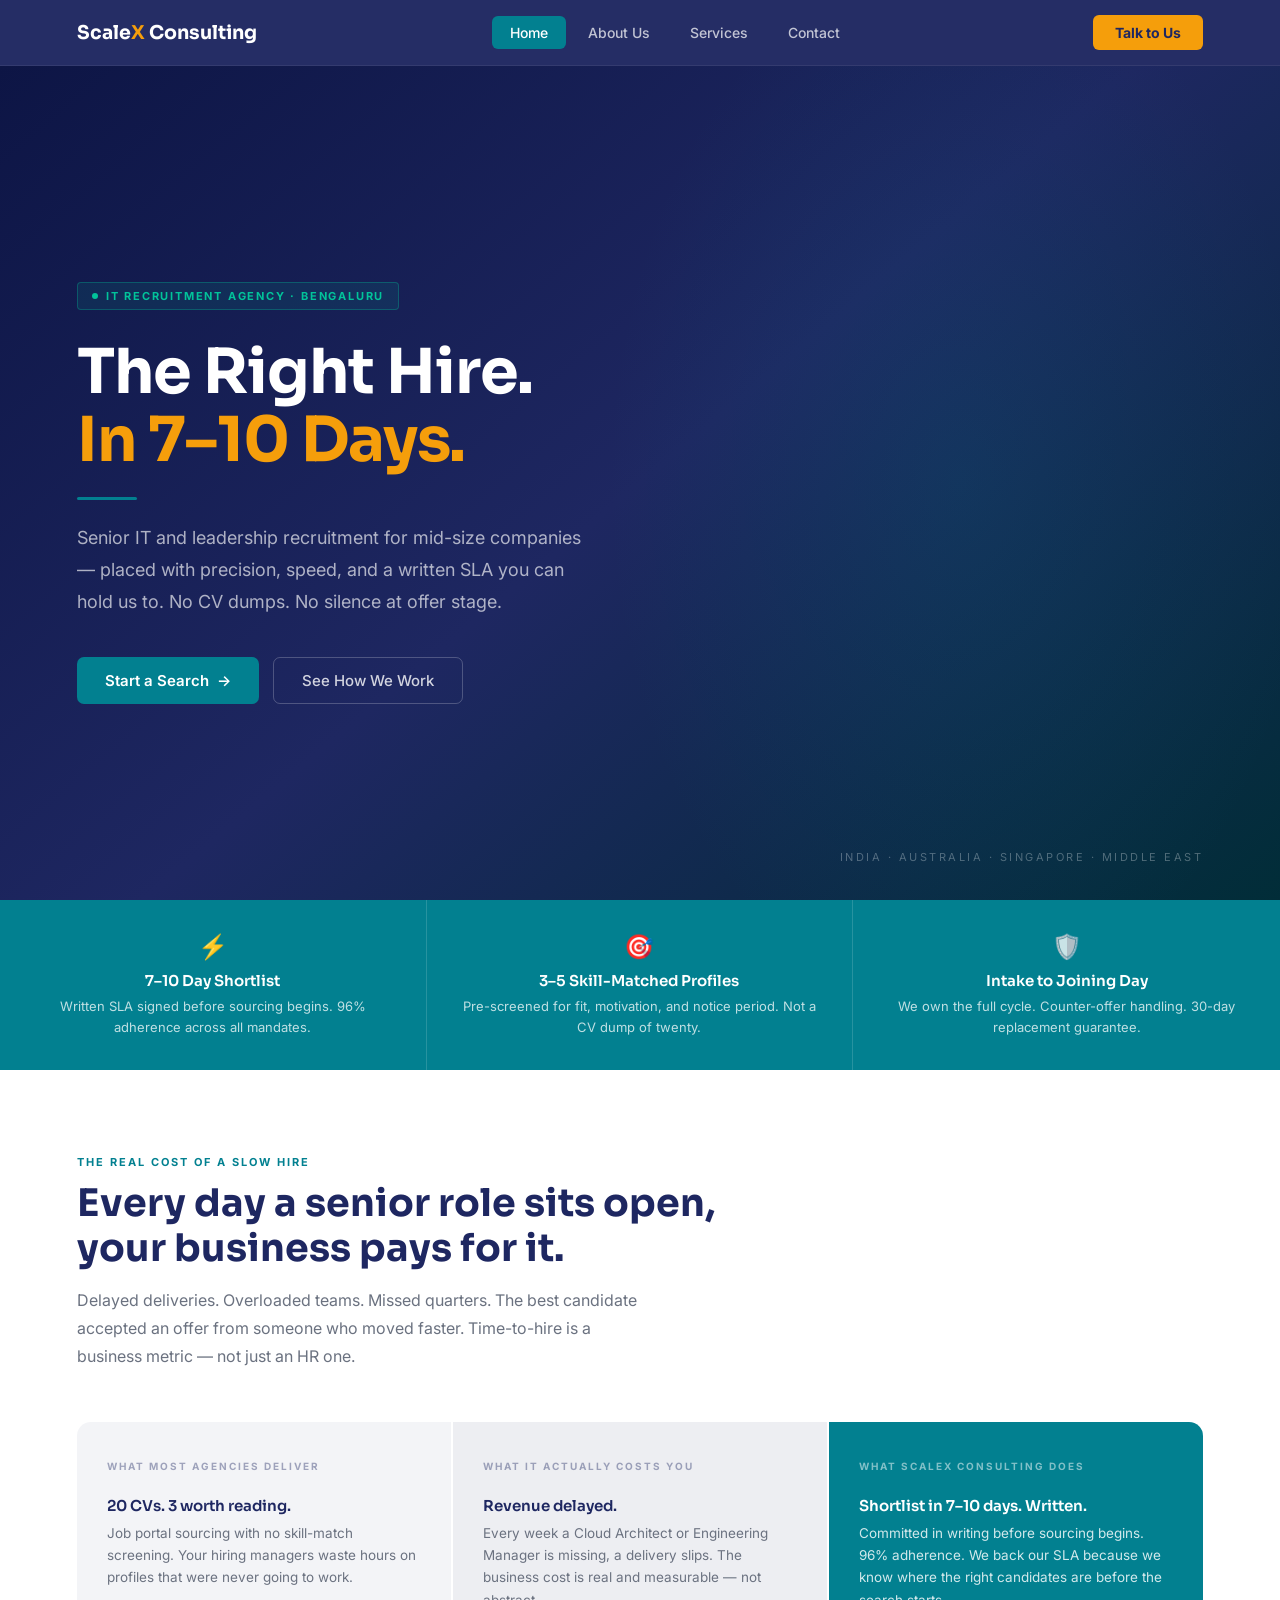
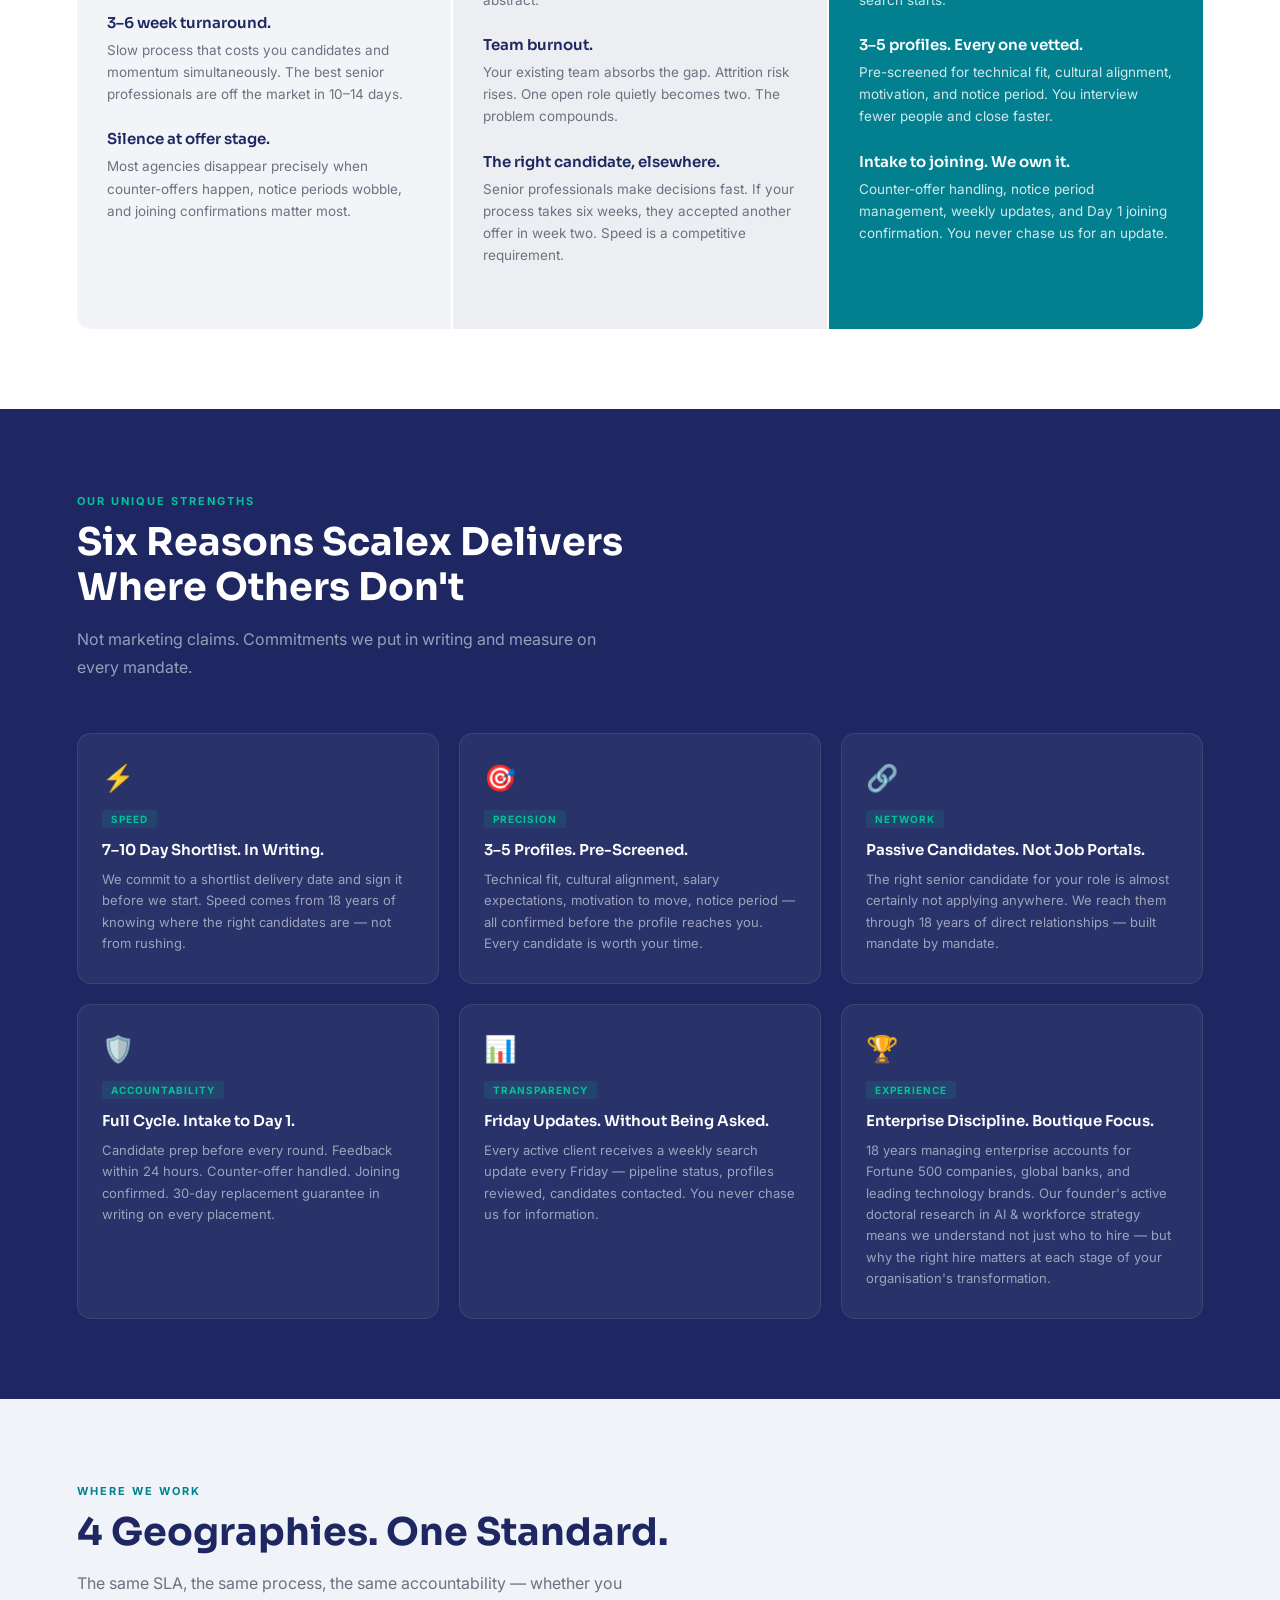
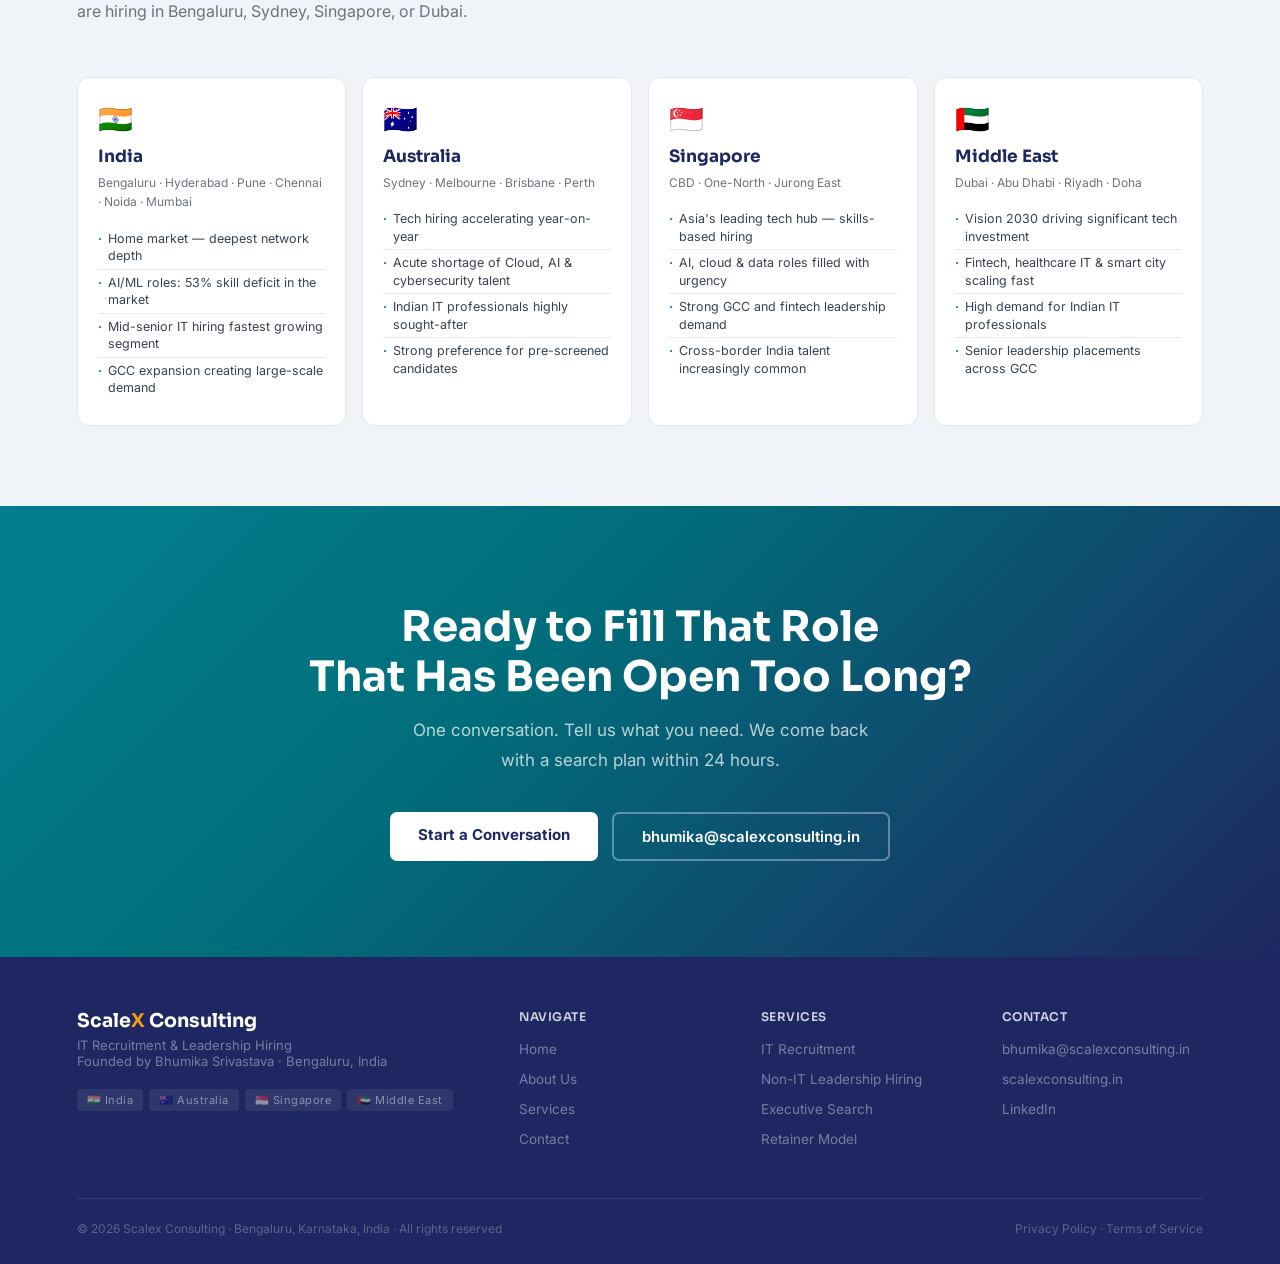
==== website/index.html @ a0a86aa4 "Initial commit: Scalex Consulting website + backups - website/index.html: New IT recruitment site (4" ====
<!DOCTYPE html>
<html lang="en">
<head>
<meta charset="UTF-8">
<meta name="viewport" content="width=device-width, initial-scale=1.0">
<title>Scalex Consulting | IT Recruitment | India · Australia · Singapore · Middle East</title>
<meta name="description" content="Senior IT and leadership recruitment for mid-size companies. Shortlist in 7–10 days. Written SLA. 96% adherence. India, Australia, Singapore, Middle East.">
<link href="https://fonts.googleapis.com/css2?family=Sora:wght@300;400;500;600;700&family=Inter:wght@300;400;500;600&display=swap" rel="stylesheet">
<style>
:root{
  --navy:#1E2761;--teal:#028090;--lteal:#02C39A;--gold:#F59E0B;
  --cream:#F0F4F8;--white:#FFFFFF;--dg:#374151;--lg:#6B7280;
  --bdr:#E5E7EB;--d:'Sora',sans-serif;--b:'Inter',sans-serif;
}
*,*::before,*::after{box-sizing:border-box;margin:0;padding:0}
html{scroll-behavior:smooth}
body{font-family:var(--b);color:var(--dg);background:var(--white);-webkit-font-smoothing:antialiased}

/* ── NAV ── */
nav{position:fixed;top:0;left:0;right:0;z-index:200;background:rgba(30,39,97,0.97);backdrop-filter:blur(12px);height:66px;display:flex;align-items:center;justify-content:space-between;padding:0 6%;border-bottom:1px solid rgba(255,255,255,.07)}
.logo{font-family:var(--d);font-size:19px;font-weight:700;color:var(--white);text-decoration:none;cursor:pointer}
.logo span{color:var(--gold)}
.nav-tabs{display:flex;gap:4px;list-style:none}
.nav-tabs li a{color:rgba(255,255,255,.72);font-size:14px;font-weight:500;text-decoration:none;padding:8px 18px;border-radius:6px;transition:all .2s;display:block}
.nav-tabs li a:hover{color:var(--white);background:rgba(255,255,255,.07)}
.nav-tabs li a.active{color:var(--white);background:var(--teal)}
.nav-cta{background:var(--gold);color:var(--navy);padding:9px 22px;border-radius:6px;font-size:14px;font-weight:700;text-decoration:none;transition:all .2s;white-space:nowrap}
.nav-cta:hover{background:#d97706}

/* Hamburger */
.hamburger{display:none;flex-direction:column;gap:5px;cursor:pointer;padding:6px;border:none;background:transparent}
.hamburger span{width:24px;height:2px;background:var(--white);border-radius:2px;transition:all .3s}
.hamburger.open span:nth-child(1){transform:translateY(7px) rotate(45deg)}
.hamburger.open span:nth-child(2){opacity:0}
.hamburger.open span:nth-child(3){transform:translateY(-7px) rotate(-45deg)}

/* Mobile nav drawer */
.mobile-nav{display:none;position:fixed;top:66px;left:0;right:0;background:rgba(30,39,97,0.98);backdrop-filter:blur(12px);border-bottom:1px solid rgba(255,255,255,.1);z-index:199;padding:16px 6% 20px;flex-direction:column;gap:4px}
.mobile-nav.open{display:flex}
.mobile-nav a{color:rgba(255,255,255,.8);font-size:15px;font-weight:500;text-decoration:none;padding:12px 16px;border-radius:7px;transition:all .2s;display:block}
.mobile-nav a:hover,.mobile-nav a.active{color:var(--white);background:var(--teal)}
.mobile-nav .mob-cta{background:var(--gold);color:var(--navy);font-weight:700;margin-top:8px;text-align:center}
.mobile-nav .mob-cta:hover{background:#d97706}

/* ── PAGES ── */
.page{display:none;min-height:100vh;padding-top:66px}
.page.active{display:block}

/* ── SHARED ── */
.sec{padding:80px 6%}
.sec-alt{background:var(--cream)}
.sec-dark{background:var(--navy)}
.ey{display:inline-block;font-size:11px;font-weight:700;color:var(--teal);letter-spacing:2px;text-transform:uppercase;margin-bottom:12px}
.ey-lt{color:var(--lteal)}
.st{font-family:var(--d);font-size:clamp(26px,3vw,38px);font-weight:700;color:var(--navy);line-height:1.2;margin-bottom:14px}
.st-w{color:var(--white)}
.ss{font-size:16px;color:var(--lg);max-width:560px;line-height:1.75}
.ss-w{color:rgba(255,255,255,.55)}
.sh{margin-bottom:52px}
.btn-p{background:var(--teal);color:var(--white);padding:13px 28px;border-radius:7px;font-size:15px;font-weight:600;text-decoration:none;display:inline-flex;align-items:center;gap:8px;transition:all .2s;cursor:pointer;border:none;font-family:var(--b)}
.btn-p:hover{background:#026d7a;transform:translateY(-1px)}
.btn-s{background:transparent;color:rgba(255,255,255,.8);padding:13px 28px;border-radius:7px;border:1px solid rgba(255,255,255,.22);font-size:15px;font-weight:500;text-decoration:none;transition:all .2s;cursor:pointer}
.btn-s:hover{border-color:var(--gold);color:var(--gold)}
.btn-w{background:var(--white);color:var(--navy);padding:13px 28px;border-radius:7px;font-size:15px;font-weight:700;text-decoration:none;transition:all .2s}
.btn-w:hover{background:var(--gold);transform:translateY(-2px)}
.btn-ow{background:transparent;color:var(--white);padding:13px 28px;border-radius:7px;border:2px solid rgba(255,255,255,.35);font-size:15px;font-weight:600;text-decoration:none;transition:all .2s}
.btn-ow:hover{border-color:var(--white)}
.row{display:flex;gap:14px;flex-wrap:wrap}

/* ════════════════════════════
   PAGE 1 — HOME
════════════════════════════ */

/* Hero */
.hero{min-height:calc(100vh - 66px);background:linear-gradient(140deg,#0d1545 0%,#1E2761 50%,#012d38 100%);display:flex;align-items:center;padding:80px 6% 60px;position:relative;overflow:hidden}
.hero::after{content:'';position:absolute;top:-20%;right:-5%;width:60%;height:140%;background:radial-gradient(ellipse at center,rgba(2,128,144,.15) 0%,transparent 65%);pointer-events:none}
.hero-inner{max-width:680px;position:relative;z-index:2}
.eyebrow{display:inline-flex;align-items:center;gap:8px;background:rgba(2,195,154,.1);border:1px solid rgba(2,195,154,.3);border-radius:4px;padding:6px 14px;font-size:11px;font-weight:700;color:var(--lteal);letter-spacing:1.8px;text-transform:uppercase;margin-bottom:28px}
.dot{width:6px;height:6px;background:var(--lteal);border-radius:50%;animation:blink 2s infinite}
@keyframes blink{0%,100%{opacity:1;transform:scale(1)}50%{opacity:.4;transform:scale(1.5)}}
.hero h1{font-family:var(--d);font-size:clamp(38px,5vw,62px);font-weight:700;color:var(--white);line-height:1.1;letter-spacing:-1px;margin-bottom:10px}
.hero h1 em{font-style:normal;color:var(--gold)}
.hero-line{width:60px;height:3px;background:var(--teal);border-radius:2px;margin:22px 0}
.hero-sub{font-size:18px;color:rgba(255,255,255,.65);line-height:1.8;max-width:520px;margin-bottom:38px}
.hero-geo{position:absolute;bottom:36px;right:6%;font-size:11px;color:rgba(255,255,255,.3);letter-spacing:2.5px;text-transform:uppercase}

/* 3-col promise strip */
.promise{background:var(--teal);padding:0}
.promise-inner{display:grid;grid-template-columns:repeat(3,1fr)}
.promise-item{padding:32px 30px;border-right:1px solid rgba(255,255,255,.15);text-align:center}
.promise-item:last-child{border-right:none}
.promise-item h3{font-family:var(--d);font-size:15px;font-weight:600;color:var(--white);margin-bottom:6px}
.promise-item p{font-size:13px;color:rgba(255,255,255,.75);line-height:1.6}
.promise-icon{font-size:24px;margin-bottom:10px}

/* Problem */
.prob-grid{display:grid;grid-template-columns:1fr 1fr 1fr;gap:2px;border-radius:14px;overflow:hidden;margin-top:48px}
.pc{padding:38px 30px}
.pc-1{background:rgba(30,39,97,.05)}
.pc-2{background:rgba(30,39,97,.08)}
.pc-3{background:var(--teal)}
.pc-lbl{font-size:10px;font-weight:700;letter-spacing:2px;text-transform:uppercase;color:rgba(30,39,97,.4);margin-bottom:24px}
.pc-3 .pc-lbl{color:rgba(255,255,255,.5)}
.pi{margin-bottom:24px}
.pi h4{font-family:var(--d);font-size:15px;font-weight:600;color:var(--navy);margin-bottom:7px}
.pi p{font-size:13.5px;color:var(--lg);line-height:1.65}
.pc-3 .pi h4{color:var(--white)}
.pc-3 .pi p{color:rgba(255,255,255,.82)}

/* Why strip */
.why-strip{background:var(--navy);padding:80px 6%}
.why-grid{display:grid;grid-template-columns:repeat(3,1fr);gap:20px;margin-top:52px}
.why-card{background:rgba(255,255,255,.05);border:1px solid rgba(255,255,255,.09);border-radius:14px;padding:28px 24px;transition:border-color .2s,background .2s}
.why-card:hover{border-color:var(--gold);background:rgba(255,255,255,.08)}
.why-icon{font-size:26px;margin-bottom:14px}
.why-tag{display:inline-block;background:rgba(2,195,154,.12);color:var(--lteal);font-size:10px;font-weight:700;padding:3px 9px;border-radius:3px;letter-spacing:1px;text-transform:uppercase;margin-bottom:12px}
.why-card h4{font-family:var(--d);font-size:15px;font-weight:600;color:var(--white);margin-bottom:10px}
.why-card p{font-size:13px;color:rgba(255,255,255,.55);line-height:1.65}

/* Markets home */
.mkt-row{display:grid;grid-template-columns:repeat(4,1fr);gap:16px}
.mkt-card{background:var(--white);border:1.5px solid var(--bdr);border-radius:12px;padding:24px 20px;transition:border-color .2s,box-shadow .2s}
.mkt-card:hover{border-color:var(--teal);box-shadow:0 4px 16px rgba(2,128,144,.1)}
.mkt-flag{font-size:28px;margin-bottom:10px}
.mkt-card h3{font-family:var(--d);font-size:17px;font-weight:700;color:var(--navy);margin-bottom:6px}
.mkt-cities{font-size:12px;color:var(--lg);margin-bottom:14px;line-height:1.6}
.mkt-pts{list-style:none}
.mkt-pts li{font-size:12.5px;color:var(--dg);padding:4px 0;border-bottom:1px solid var(--bdr);display:flex;gap:6px;line-height:1.4}
.mkt-pts li:last-child{border-bottom:none}
.mkt-pts li::before{content:'·';color:var(--teal);flex-shrink:0;font-weight:700}

/* Home CTA */
.home-cta{background:linear-gradient(135deg,var(--teal) 0%,#016d7a 40%,var(--navy) 100%);padding:96px 6%;text-align:center}
.home-cta h2{font-family:var(--d);font-size:clamp(28px,3.5vw,42px);font-weight:700;color:var(--white);margin-bottom:14px;line-height:1.2}
.home-cta p{font-size:17px;color:rgba(255,255,255,.72);max-width:480px;margin:0 auto 36px;line-height:1.75}

/* ════════════════════════════
   PAGE 2 — ABOUT US
════════════════════════════ */
.about-hero{background:var(--navy);padding:80px 6%;display:grid;grid-template-columns:1.1fr 1fr;gap:60px;align-items:center}
.about-hero-left h1{font-family:var(--d);font-size:clamp(30px,3.5vw,44px);font-weight:700;color:var(--white);line-height:1.2;margin-bottom:16px}
.about-hero-left p{font-size:16px;color:rgba(255,255,255,.65);line-height:1.8;margin-bottom:20px}
.about-stats{display:grid;grid-template-columns:1fr 1fr;gap:20px}
.astat{background:rgba(255,255,255,.06);border:1px solid rgba(255,255,255,.1);border-radius:12px;padding:24px 20px;text-align:center;transition:border-color .2s}
.astat:hover{border-color:var(--gold)}
.astat-num{font-family:var(--d);font-size:46px;font-weight:700;color:var(--gold);line-height:1;margin-bottom:6px}
.astat-lbl{font-size:12px;color:rgba(255,255,255,.5);line-height:1.5}

/* Founder bio */
.founder-grid{display:grid;grid-template-columns:1fr 1.6fr;gap:48px;align-items:start}
.founder-photo{background:var(--cream);border-radius:14px;padding:36px;text-align:center}
.founder-initials{width:90px;height:90px;border-radius:50%;background:var(--navy);color:var(--gold);font-family:var(--d);font-size:32px;font-weight:700;display:flex;align-items:center;justify-content:center;margin:0 auto 18px}
.founder-name{font-family:var(--d);font-size:20px;font-weight:700;color:var(--navy);margin-bottom:4px}
.founder-title{font-size:13px;color:var(--teal);font-weight:600;margin-bottom:18px}
.founder-creds{display:flex;flex-direction:column;gap:10px;text-align:left}
.cred{display:flex;align-items:flex-start;gap:10px;font-size:13px;color:var(--dg);line-height:1.5}
.cred::before{content:'✦';color:var(--teal);font-size:11px;flex-shrink:0;margin-top:2px}
.founder-bio h3{font-family:var(--d);font-size:22px;font-weight:600;color:var(--navy);margin-bottom:18px}
.founder-bio p{font-size:14.5px;color:var(--dg);line-height:1.85;margin-bottom:16px}
.quote-block{background:var(--teal);border-radius:12px;padding:24px 28px;margin-top:24px}
.quote-block p{font-size:15px;color:var(--white);line-height:1.75;font-style:italic;margin-bottom:12px}
.quote-block span{font-size:13px;color:rgba(255,255,255,.7);font-weight:600}

/* Mission values */
.mission-grid{display:grid;grid-template-columns:repeat(3,1fr);gap:20px}
.mv-card{border:1.5px solid var(--bdr);border-radius:14px;padding:28px 24px;transition:border-color .2s,box-shadow .2s}
.mv-card:hover{border-color:var(--teal);box-shadow:0 4px 18px rgba(2,128,144,.09)}
.mv-icon{font-size:28px;margin-bottom:14px}
.mv-card h4{font-family:var(--d);font-size:16px;font-weight:600;color:var(--navy);margin-bottom:10px}
.mv-card p{font-size:13.5px;color:var(--lg);line-height:1.65}

/* ════════════════════════════
   PAGE 3 — SERVICES
════════════════════════════ */
.svc-hero{background:var(--navy);padding:80px 6%;text-align:center}
.svc-hero h1{font-family:var(--d);font-size:clamp(30px,3.5vw,44px);font-weight:700;color:var(--white);margin-bottom:14px;line-height:1.2}
.svc-hero p{font-size:17px;color:rgba(255,255,255,.65);max-width:560px;margin:0 auto}

/* Role cards */
.role-grid{display:grid;grid-template-columns:1fr 1fr;gap:24px}
.role-card{background:var(--white);border-radius:14px;overflow:hidden;box-shadow:0 1px 4px rgba(0,0,0,.06);transition:box-shadow .2s}
.role-card:hover{box-shadow:0 8px 28px rgba(30,39,97,.1)}
.rc-h{padding:22px 26px}
.rc-h.it{background:var(--navy)}
.rc-h.nonit{background:var(--teal)}
.rc-h h3{font-family:var(--d);font-size:17px;font-weight:600;color:var(--white)}
.rc-h p{font-size:13px;color:rgba(255,255,255,.65);margin-top:3px}
.rc-b{padding:26px}
.rl{list-style:none;display:grid;grid-template-columns:1fr 1fr;gap:10px}
.rl li{font-size:13.5px;color:var(--dg);display:flex;align-items:flex-start;gap:7px;line-height:1.4}
.rl li::before{content:'→';color:var(--teal);font-weight:700;flex-shrink:0;margin-top:1px}

/* Process */
.proc-grid{display:grid;grid-template-columns:repeat(3,1fr);gap:18px}
.ps{background:var(--white);border-radius:14px;padding:28px 24px;position:relative;box-shadow:0 1px 3px rgba(0,0,0,.05);transition:box-shadow .2s}
.ps:hover{box-shadow:0 6px 20px rgba(30,39,97,.08)}
.pn{width:36px;height:36px;border-radius:50%;background:var(--navy);color:var(--white);font-family:var(--d);font-size:13px;font-weight:700;display:flex;align-items:center;justify-content:center;margin-bottom:14px}
.pt{position:absolute;top:22px;right:22px;background:var(--gold);color:var(--navy);font-size:10px;font-weight:700;padding:3px 9px;border-radius:4px;letter-spacing:.5px}
.ps h4{font-family:var(--d);font-size:15px;font-weight:600;color:var(--navy);margin-bottom:9px}
.ps p{font-size:13.5px;color:var(--lg);line-height:1.65}

/* Sectors */
.sec2-grid{display:grid;grid-template-columns:1fr 1fr;gap:24px}
.scard{background:var(--white);border-radius:14px;padding:30px}
.scard h3{font-family:var(--d);font-size:16px;font-weight:600;color:var(--navy);margin-bottom:16px;padding-bottom:12px;border-bottom:2px solid var(--teal)}
.tags{display:flex;flex-wrap:wrap;gap:8px}
.tag{background:var(--cream);color:var(--dg);font-size:13px;padding:6px 14px;border-radius:20px;border:1px solid var(--bdr)}

/* Why compare */
.ctab{width:100%;border-collapse:collapse;border-radius:12px;overflow:hidden;font-size:14px;box-shadow:0 1px 4px rgba(0,0,0,.07)}
.ctab th{padding:13px 18px;font-family:var(--d);font-size:12px;font-weight:600;letter-spacing:.3px}
.ctab th:first-child{text-align:left;background:var(--cream);color:var(--navy)}
.ctab th.ch{background:#f3f4f6;color:var(--lg);text-align:center}
.ctab th.cs{background:var(--navy);color:var(--white);text-align:center}
.ctab td{padding:12px 18px;border-bottom:1px solid var(--bdr);text-align:center;vertical-align:middle}
.ctab td:first-child{text-align:left;font-weight:500;color:var(--navy)}
.ctab tr:last-child td{border-bottom:none}
.ctab tr:nth-child(even) td{background:#fafafa}
.ctab tr:nth-child(even) td.sc{background:rgba(2,128,144,.06)}
.ctab td.sc{background:rgba(2,128,144,.04);font-weight:600;color:var(--teal)}
.tk{color:#10b981}.cx{color:#ef4444}.pt2{color:#f59e0b}

/* ════════════════════════════
   PAGE 4 — CONTACT
════════════════════════════ */
.contact-hero{background:var(--navy);padding:80px 6%;text-align:center}
.contact-hero h1{font-family:var(--d);font-size:clamp(30px,3.5vw,42px);font-weight:700;color:var(--white);margin-bottom:14px}
.contact-hero p{font-size:17px;color:rgba(255,255,255,.65);max-width:520px;margin:0 auto}

.contact-grid{display:grid;grid-template-columns:1fr 1.5fr;gap:48px;align-items:start}
.ci h3{font-family:var(--d);font-size:20px;font-weight:600;color:var(--navy);margin-bottom:22px}
.citem{display:flex;gap:14px;align-items:flex-start;margin-bottom:18px}
.cico{width:42px;height:42px;border-radius:9px;background:var(--cream);border:1px solid var(--bdr);display:flex;align-items:center;justify-content:center;font-size:18px;flex-shrink:0}
.cit strong{font-size:11px;color:var(--lg);display:block;margin-bottom:3px;text-transform:uppercase;letter-spacing:.5px}
.cit a,.cit span{font-size:15px;color:var(--navy);font-weight:500;text-decoration:none}
.cit a:hover{color:var(--teal)}
.cf{background:var(--white);border-radius:14px;padding:36px;box-shadow:0 2px 14px rgba(0,0,0,.06)}
.cf h3{font-family:var(--d);font-size:20px;font-weight:600;color:var(--navy);margin-bottom:24px}
.fr2{display:grid;grid-template-columns:1fr 1fr;gap:14px}
.fg{margin-bottom:16px}
.fg label{display:block;font-size:13px;font-weight:600;color:var(--dg);margin-bottom:6px}
.fg input,.fg select,.fg textarea{width:100%;padding:11px 14px;border:1.5px solid var(--bdr);border-radius:7px;font-size:14px;color:var(--dg);font-family:var(--b);background:var(--white);transition:border-color .2s;outline:none}
.fg input:focus,.fg select:focus,.fg textarea:focus{border-color:var(--teal)}
.fg textarea{resize:vertical;min-height:90px}
.fsub{width:100%;background:var(--navy);color:var(--white);padding:13px;border-radius:7px;border:none;font-size:15px;font-weight:600;font-family:var(--b);cursor:pointer;transition:background .2s;letter-spacing:.3px}
.fsub:hover{background:var(--teal)}

/* Offices */
.offices-grid{display:grid;grid-template-columns:repeat(4,1fr);gap:16px;margin-top:20px}
.off-card{background:var(--white);border:1.5px solid var(--bdr);border-radius:12px;padding:22px 18px;text-align:center;transition:border-color .2s}
.off-card:hover{border-color:var(--teal)}
.off-flag{font-size:28px;margin-bottom:8px}
.off-card h4{font-family:var(--d);font-size:15px;font-weight:700;color:var(--navy);margin-bottom:6px}
.off-card p{font-size:12.5px;color:var(--lg);line-height:1.6}

/* ── FOOTER ── */
footer{background:var(--navy);padding:52px 6% 28px}
.fg3{display:grid;grid-template-columns:2fr 1fr 1fr 1fr;gap:40px;margin-bottom:40px}
.fb-name{font-family:var(--d);font-size:19px;font-weight:700;color:var(--white);margin-bottom:4px}
.fb-name span{color:var(--gold)}
.fb-tl{font-size:13px;color:rgba(255,255,255,.4);margin-bottom:20px}
.f-geos{display:flex;flex-wrap:wrap;gap:6px}
.fgt{font-size:11px;padding:4px 10px;border-radius:4px;background:rgba(255,255,255,.07);color:rgba(255,255,255,.45);letter-spacing:.5px}
.fc h4{font-family:var(--d);font-size:12px;font-weight:600;color:rgba(255,255,255,.8);letter-spacing:.5px;text-transform:uppercase;margin-bottom:14px}
.fc ul{list-style:none}
.fc ul li{margin-bottom:10px}
.fc ul li a,.fc ul li span{font-size:13.5px;color:rgba(255,255,255,.4);text-decoration:none;transition:color .2s;cursor:pointer}
.fc ul li a:hover,.fc ul li span:hover{color:var(--gold)}
.fbot{border-top:1px solid rgba(255,255,255,.09);padding-top:22px;display:flex;justify-content:space-between;align-items:center;flex-wrap:wrap;gap:10px}
.fbot p,.fbot a{font-size:12px;color:rgba(255,255,255,.28);text-decoration:none}
.fbot a:hover{color:var(--gold)}

/* ── RESPONSIVE ── */
@media(max-width:1024px){
  .mkt-row,.offices-grid{grid-template-columns:1fr 1fr}
  .fg3{grid-template-columns:1fr 1fr}
  .about-hero{grid-template-columns:1fr;gap:40px}
  .why-grid{grid-template-columns:1fr 1fr}
}

@media(max-width:768px){
  /* Nav: hide desktop tabs, show hamburger */
  .nav-tabs,.nav-cta{display:none}
  .hamburger{display:flex}

  nav{padding:0 5%}
  .sec{padding:56px 5%}
  .why-strip{padding:56px 5%}
  .home-cta{padding:64px 5%}
  .contact-hero,.svc-hero,.about-hero{padding:60px 5%}

  .prob-grid,.why-grid,.proc-grid,.mission-grid{grid-template-columns:1fr}
  .role-grid,.sec2-grid,.contact-grid,.founder-grid{grid-template-columns:1fr}
  .promise-inner{grid-template-columns:1fr}
  .promise-item{border-right:none;border-bottom:1px solid rgba(255,255,255,.15)}
  .about-stats,.fr2{grid-template-columns:1fr 1fr}
  .mkt-row,.offices-grid{grid-template-columns:1fr 1fr}
  .fg3{grid-template-columns:1fr 1fr}
  .hero-geo{display:none}
  .rl{grid-template-columns:1fr}

  /* Research section grid */
  .research-grid{grid-template-columns:1fr!important}

  .cf{padding:24px 20px}
  .ctab th,.ctab td{padding:10px 12px;font-size:12px}
}

@media(max-width:480px){
  .sec{padding:48px 4%}
  .why-strip{padding:48px 4%}
  .home-cta{padding:52px 4%}
  .about-stats{grid-template-columns:1fr 1fr}
  .fr2{grid-template-columns:1fr}
  .mkt-row,.offices-grid{grid-template-columns:1fr}
  .fg3{grid-template-columns:1fr}
  .row{flex-direction:column}
  .btn-p,.btn-s,.btn-w,.btn-ow{text-align:center;justify-content:center}
  .astat-num{font-size:36px}
  .hero h1{font-size:clamp(32px,8vw,50px)}
  .hero-sub{font-size:16px}
}
</style>
</head>
<body>

<!-- ══ NAV ══ -->
<nav>
  <a class="logo" onclick="showPage('home')">Scale<span>X</span> Consulting</a>
  <ul class="nav-tabs">
    <li><a href="#" onclick="showPage('home')" id="tab-home" class="active">Home</a></li>
    <li><a href="#" onclick="showPage('about')" id="tab-about">About Us</a></li>
    <li><a href="#" onclick="showPage('services')" id="tab-services">Services</a></li>
    <li><a href="#" onclick="showPage('contact')" id="tab-contact">Contact</a></li>
  </ul>
  <a class="nav-cta" href="#" onclick="showPage('contact')">Talk to Us</a>
  <button class="hamburger" id="hamburger" aria-label="Toggle menu">
    <span></span><span></span><span></span>
  </button>
</nav>

<!-- Mobile nav drawer -->
<div class="mobile-nav" id="mobile-nav">
  <a href="#" onclick="showPage('home')" id="mob-tab-home" class="active">Home</a>
  <a href="#" onclick="showPage('about')" id="mob-tab-about">About Us</a>
  <a href="#" onclick="showPage('services')" id="mob-tab-services">Services</a>
  <a href="#" onclick="showPage('contact')" id="mob-tab-contact">Contact</a>
  <a href="#" class="mob-cta" onclick="showPage('contact')">Talk to Us →</a>
</div>

<!-- ══════════════════════════
     PAGE 1 — HOME
══════════════════════════ -->
<div class="page active" id="page-home">

  <!-- Hero -->
  <div class="hero">
    <div class="hero-inner">
      <div class="eyebrow"><span class="dot"></span>IT Recruitment Agency · Bengaluru</div>
      <h1>The Right Hire.<br><em>In 7–10 Days.</em></h1>
      <div class="hero-line"></div>
      <p class="hero-sub">Senior IT and leadership recruitment for mid-size companies — placed with precision, speed, and a written SLA you can hold us to. No CV dumps. No silence at offer stage.</p>
      <div class="row">
        <a class="btn-p" href="#" onclick="showPage('contact')">Start a Search &nbsp;→</a>
        <a class="btn-s" href="#" onclick="showPage('services')">See How We Work</a>
      </div>
    </div>
    <div class="hero-geo">India · Australia · Singapore · Middle East</div>
  </div>

  <!-- Promise strip -->
  <div class="promise">
    <div class="promise-inner">
      <div class="promise-item">
        <div class="promise-icon">⚡</div>
        <h3>7–10 Day Shortlist</h3>
        <p>Written SLA signed before sourcing begins. 96% adherence across all mandates.</p>
      </div>
      <div class="promise-item">
        <div class="promise-icon">🎯</div>
        <h3>3–5 Skill-Matched Profiles</h3>
        <p>Pre-screened for fit, motivation, and notice period. Not a CV dump of twenty.</p>
      </div>
      <div class="promise-item">
        <div class="promise-icon">🛡️</div>
        <h3>Intake to Joining Day</h3>
        <p>We own the full cycle. Counter-offer handling. 30-day replacement guarantee.</p>
      </div>
    </div>
  </div>

  <!-- Problem -->
  <div class="sec">
    <div class="sh">
      <span class="ey">The Real Cost of a Slow Hire</span>
      <h2 class="st">Every day a senior role sits open,<br>your business pays for it.</h2>
      <p class="ss">Delayed deliveries. Overloaded teams. Missed quarters. The best candidate accepted an offer from someone who moved faster. Time-to-hire is a business metric — not just an HR one.</p>
    </div>
    <div class="prob-grid">
      <div class="pc pc-1">
        <div class="pc-lbl">What most agencies deliver</div>
        <div class="pi"><h4>20 CVs. 3 worth reading.</h4><p>Job portal sourcing with no skill-match screening. Your hiring managers waste hours on profiles that were never going to work.</p></div>
        <div class="pi"><h4>3–6 week turnaround.</h4><p>Slow process that costs you candidates and momentum simultaneously. The best senior professionals are off the market in 10–14 days.</p></div>
        <div class="pi"><h4>Silence at offer stage.</h4><p>Most agencies disappear precisely when counter-offers happen, notice periods wobble, and joining confirmations matter most.</p></div>
      </div>
      <div class="pc pc-2">
        <div class="pc-lbl">What it actually costs you</div>
        <div class="pi"><h4>Revenue delayed.</h4><p>Every week a Cloud Architect or Engineering Manager is missing, a delivery slips. The business cost is real and measurable — not abstract.</p></div>
        <div class="pi"><h4>Team burnout.</h4><p>Your existing team absorbs the gap. Attrition risk rises. One open role quietly becomes two. The problem compounds.</p></div>
        <div class="pi"><h4>The right candidate, elsewhere.</h4><p>Senior professionals make decisions fast. If your process takes six weeks, they accepted another offer in week two. Speed is a competitive requirement.</p></div>
      </div>
      <div class="pc pc-3">
        <div class="pc-lbl">What Scalex Consulting does</div>
        <div class="pi"><h4>Shortlist in 7–10 days. Written.</h4><p>Committed in writing before sourcing begins. 96% adherence. We back our SLA because we know where the right candidates are before the search starts.</p></div>
        <div class="pi"><h4>3–5 profiles. Every one vetted.</h4><p>Pre-screened for technical fit, cultural alignment, motivation, and notice period. You interview fewer people and close faster.</p></div>
        <div class="pi"><h4>Intake to joining. We own it.</h4><p>Counter-offer handling, notice period management, weekly updates, and Day 1 joining confirmation. You never chase us for an update.</p></div>
      </div>
    </div>
  </div>

  <!-- Why Scalex -->
  <div class="why-strip">
    <div class="sh">
      <span class="ey ey-lt">Our Unique Strengths</span>
      <h2 class="st st-w">Six Reasons Scalex Delivers<br>Where Others Don't</h2>
      <p class="ss ss-w">Not marketing claims. Commitments we put in writing and measure on every mandate.</p>
    </div>
    <div class="why-grid">
      <div class="why-card">
        <div class="why-icon">⚡</div>
        <div class="why-tag">Speed</div>
        <h4>7–10 Day Shortlist. In Writing.</h4>
        <p>We commit to a shortlist delivery date and sign it before we start. Speed comes from 18 years of knowing where the right candidates are — not from rushing.</p>
      </div>
      <div class="why-card">
        <div class="why-icon">🎯</div>
        <div class="why-tag">Precision</div>
        <h4>3–5 Profiles. Pre-Screened.</h4>
        <p>Technical fit, cultural alignment, salary expectations, motivation to move, notice period — all confirmed before the profile reaches you. Every candidate is worth your time.</p>
      </div>
      <div class="why-card">
        <div class="why-icon">🔗</div>
        <div class="why-tag">Network</div>
        <h4>Passive Candidates. Not Job Portals.</h4>
        <p>The right senior candidate for your role is almost certainly not applying anywhere. We reach them through 18 years of direct relationships — built mandate by mandate.</p>
      </div>
      <div class="why-card">
        <div class="why-icon">🛡️</div>
        <div class="why-tag">Accountability</div>
        <h4>Full Cycle. Intake to Day 1.</h4>
        <p>Candidate prep before every round. Feedback within 24 hours. Counter-offer handled. Joining confirmed. 30-day replacement guarantee in writing on every placement.</p>
      </div>
      <div class="why-card">
        <div class="why-icon">📊</div>
        <div class="why-tag">Transparency</div>
        <h4>Friday Updates. Without Being Asked.</h4>
        <p>Every active client receives a weekly search update every Friday — pipeline status, profiles reviewed, candidates contacted. You never chase us for information.</p>
      </div>
      <div class="why-card">
        <div class="why-icon">🏆</div>
        <div class="why-tag">Experience</div>
        <h4>Enterprise Discipline. Boutique Focus.</h4>
        <p>18 years managing enterprise accounts for Fortune 500 companies, global banks, and leading technology brands. Our founder's active doctoral research in AI &amp; workforce strategy means we understand not just who to hire — but why the right hire matters at each stage of your organisation's transformation.</p>
      </div>
    </div>
  </div>

  <!-- Markets -->
  <div class="sec sec-alt">
    <div class="sh">
      <span class="ey">Where We Work</span>
      <h2 class="st">4 Geographies. One Standard.</h2>
      <p class="ss">The same SLA, the same process, the same accountability — whether you are hiring in Bengaluru, Sydney, Singapore, or Dubai.</p>
    </div>
    <div class="mkt-row">
      <div class="mkt-card">
        <div class="mkt-flag">🇮🇳</div>
        <h3>India</h3>
        <div class="mkt-cities">Bengaluru · Hyderabad · Pune · Chennai · Noida · Mumbai</div>
        <ul class="mkt-pts">
          <li>Home market — deepest network depth</li>
          <li>AI/ML roles: 53% skill deficit in the market</li>
          <li>Mid-senior IT hiring fastest growing segment</li>
          <li>GCC expansion creating large-scale demand</li>
        </ul>
      </div>
      <div class="mkt-card">
        <div class="mkt-flag">🇦🇺</div>
        <h3>Australia</h3>
        <div class="mkt-cities">Sydney · Melbourne · Brisbane · Perth</div>
        <ul class="mkt-pts">
          <li>Tech hiring accelerating year-on-year</li>
          <li>Acute shortage of Cloud, AI & cybersecurity talent</li>
          <li>Indian IT professionals highly sought-after</li>
          <li>Strong preference for pre-screened candidates</li>
        </ul>
      </div>
      <div class="mkt-card">
        <div class="mkt-flag">🇸🇬</div>
        <h3>Singapore</h3>
        <div class="mkt-cities">CBD · One-North · Jurong East</div>
        <ul class="mkt-pts">
          <li>Asia's leading tech hub — skills-based hiring</li>
          <li>AI, cloud & data roles filled with urgency</li>
          <li>Strong GCC and fintech leadership demand</li>
          <li>Cross-border India talent increasingly common</li>
        </ul>
      </div>
      <div class="mkt-card">
        <div class="mkt-flag">🇦🇪</div>
        <h3>Middle East</h3>
        <div class="mkt-cities">Dubai · Abu Dhabi · Riyadh · Doha</div>
        <ul class="mkt-pts">
          <li>Vision 2030 driving significant tech investment</li>
          <li>Fintech, healthcare IT & smart city scaling fast</li>
          <li>High demand for Indian IT professionals</li>
          <li>Senior leadership placements across GCC</li>
        </ul>
      </div>
    </div>
  </div>

  <!-- Home CTA -->
  <div class="home-cta">
    <h2>Ready to Fill That Role<br>That Has Been Open Too Long?</h2>
    <p>One conversation. Tell us what you need. We come back with a search plan within 24 hours.</p>
    <div class="row" style="justify-content:center">
      <a class="btn-w" href="#" onclick="showPage('contact')">Start a Conversation</a>
      <a class="btn-ow" href="mailto:bhumika@scalexconsulting.in">bhumika@scalexconsulting.in</a>
    </div>
  </div>

  <footer>
    <div class="fg3">
      <div>
        <div class="fb-name">Scale<span>X</span> Consulting</div>
        <div class="fb-tl">IT Recruitment & Leadership Hiring<br>Founded by Bhumika Srivastava · Bengaluru, India</div>
        <div class="f-geos">
          <span class="fgt">🇮🇳 India</span><span class="fgt">🇦🇺 Australia</span><span class="fgt">🇸🇬 Singapore</span><span class="fgt">🇦🇪 Middle East</span>
        </div>
      </div>
      <div class="fc"><h4>Navigate</h4><ul>
        <li><span onclick="showPage('home')">Home</span></li>
        <li><span onclick="showPage('about')">About Us</span></li>
        <li><span onclick="showPage('services')">Services</span></li>
        <li><span onclick="showPage('contact')">Contact</span></li>
      </ul></div>
      <div class="fc"><h4>Services</h4><ul>
        <li><span onclick="showPage('services')">IT Recruitment</span></li>
        <li><span onclick="showPage('services')">Non-IT Leadership Hiring</span></li>
        <li><span onclick="showPage('services')">Executive Search</span></li>
        <li><span onclick="showPage('services')">Retainer Model</span></li>
      </ul></div>
      <div class="fc"><h4>Contact</h4><ul>
        <li><a href="mailto:bhumika@scalexconsulting.in">bhumika@scalexconsulting.in</a></li>
        <li><a href="https://scalexconsulting.in">scalexconsulting.in</a></li>
        <li><a href="https://linkedin.com/in/bhumikasrivastava" target="_blank">LinkedIn</a></li>
      </ul></div>
    </div>
    <div class="fbot">
      <p>© 2026 Scalex Consulting · Bengaluru, Karnataka, India · All rights reserved</p>
      <p><a href="#">Privacy Policy</a>&nbsp;·&nbsp;<a href="#">Terms of Service</a></p>
    </div>
  </footer>
</div>

<!-- ══════════════════════════
     PAGE 2 — ABOUT US
══════════════════════════ -->
<div class="page" id="page-about">

  <!-- About Hero -->
  <div class="about-hero">
    <div class="about-hero-left">
      <span class="ey ey-lt" style="margin-bottom:14px;display:inline-block">About Scalex Consulting</span>
      <h1>Built on 18 Years of Enterprise Staffing Experience</h1>
      <p>Scalex Consulting was founded in Bengaluru in 2026 — not as a startup figuring out how recruitment works, but as a firm built on nearly two decades of understanding exactly what great hiring looks like from the inside.</p>
      <p style="color:rgba(255,255,255,.65);font-size:15px;line-height:1.8">We place senior IT and non-IT leadership talent for mid-size companies across India, Australia, Singapore, and the Middle East — with a written SLA, a capped mandate model, and full-cycle accountability that most agencies have never offered.</p>
      <div style="display:inline-flex;align-items:center;gap:8px;background:rgba(2,195,154,.1);border:1px solid rgba(2,195,154,.3);border-radius:4px;padding:7px 14px;margin-top:8px"><span style="font-size:11px;font-weight:700;color:#02C39A;letter-spacing:1.5px;text-transform:uppercase">Doctoral Researcher · AI &amp; Workforce Strategy</span></div>
    </div>
    <div class="about-stats">
      <div class="astat">
        <div class="astat-num">18</div>
        <div class="astat-lbl">Years Enterprise<br>Staffing Experience</div>
      </div>
      <div class="astat">
        <div class="astat-num">96%</div>
        <div class="astat-lbl">SLA Adherence Across<br>All Active Mandates</div>
      </div>
      <div class="astat">
        <div class="astat-num">94%+</div>
        <div class="astat-lbl">Client Retention Rate<br>Across Portfolio</div>
      </div>
      <div class="astat">
        <div class="astat-num">60+</div>
        <div class="astat-lbl">Enterprise Accounts<br>Managed Directly</div>
      </div>
    </div>
  </div>

  <!-- Founder -->
  <div class="sec">
    <div class="sh">
      <span class="ey">The Founder</span>
      <h2 class="st">Meet Bhumika Srivastava</h2>
      <p class="ss">Director & Founder — Scalex Consulting</p>
    </div>
    <div class="founder-grid">
      <div class="founder-photo">
        <div class="founder-initials">BS</div>
        <div class="founder-name">Bhumika Srivastava</div>
        <div class="founder-title">Founder & Director, Scalex Consulting</div>
        <div class="founder-creds">
          <div class="cred">Doctoral Researcher — AI-Driven Workforce Strategy &amp; Strategic Management</div>
          <div class="cred">Harvard University — Organisational Leadership Certification</div>
          <div class="cred">MEDDIC Sales Methodology Certification</div>
          <div class="cred">18 years in enterprise staffing — Adecco · Indeed and leading staffing organisations</div>
          <div class="cred">60+ enterprise MSP accounts managed with full P&L ownership</div>
          <div class="cred">Based in Bengaluru, Karnataka, India</div>
        </div>
      </div>
      <div class="founder-bio">
        <h3>The Story Behind Scalex</h3>
        <p>After 18 years in enterprise staffing — managing recruitment and account relationships for Fortune 500 companies, global financial institutions, and leading technology brands — the answer to what mid-size companies actually need from a recruitment partner became clear.</p>
        <p>Not a large agency where their mandate is one of hundreds. Not a junior recruiter learning on their time. A specialist who has sat in those rooms, managed those escalations, and built the networks that actually produce the right hire. Someone who treats every mandate with the rigour of a retained executive search — regardless of level.</p>
        <p>Bhumika held senior roles at Adecco, Indeed, and leading staffing organisations, where she led large-scale staffing engagements, ran 60+ enterprise MSP accounts with full P&L ownership, and built the relationships and discipline that Scalex Consulting draws on for every search today.</p>
        <p>Scalex was founded with one principle: cap the mandates, raise the standard, and deliver results the client can measure — in days, not weeks.</p>
        <p>Bhumika is also a doctoral researcher in Strategic Management, studying how organisations navigate AI-driven workforce transitions — balancing employment continuity, revenue resilience, and employer brand integrity. This research gives Scalex Consulting a distinctive lens that goes beyond placement: an understanding of how the talent decisions companies make today shape their organisational capability for the next decade.</p>
        <div class="quote-block">
          <p>"The companies that hire right today are not just filling roles — they are building the organisational capability to survive an AI-driven decade. That is the intersection where Scalex Consulting operates."</p>
          <span>— Bhumika Srivastava, Founder & Director</span>
        </div>
      </div>
    </div>
  </div>

  <!-- Research Insight -->
  <div class="sec" style="background:var(--navy)">
    <div style="display:grid;grid-template-columns:1fr 1fr;gap:52px;align-items:center" class="research-grid">
      <div>
        <span class="ey ey-lt" style="margin-bottom:14px;display:inline-block">Research Insight</span>
        <h2 style="font-family:var(--d);font-size:clamp(24px,2.8vw,34px);font-weight:700;color:var(--white);line-height:1.25;margin-bottom:18px">Where Recruitment Meets Workforce Strategy</h2>
        <p style="font-size:15px;color:rgba(255,255,255,.65);line-height:1.85;margin-bottom:16px">Bhumika is an active doctoral researcher in Strategic Management, studying how organisations navigate AI-driven workforce transitions — balancing employment continuity, revenue resilience, and employer brand integrity.</p>
        <p style="font-size:15px;color:rgba(255,255,255,.65);line-height:1.85;margin-bottom:16px">This research gives Scalex Consulting a perspective that most recruitment firms simply do not have: an understanding of not just who to hire, but what that hire means for your organisation's capability over the next three to five years.</p>
        <p style="font-size:15px;color:rgba(255,255,255,.65);line-height:1.85">For CHROs and CXOs navigating AI adoption, talent strategy, and workforce resilience — this means every conversation with Scalex goes beyond the mandate. It becomes a strategic dialogue.</p>
      </div>
      <div style="display:flex;flex-direction:column;gap:16px">
        <div style="background:rgba(255,255,255,.06);border:1px solid rgba(255,255,255,.1);border-radius:12px;padding:24px 26px">
          <div style="font-size:11px;font-weight:700;color:var(--lteal);letter-spacing:1.5px;text-transform:uppercase;margin-bottom:10px">Research Focus</div>
          <h4 style="font-family:var(--d);font-size:16px;font-weight:600;color:var(--white);margin-bottom:8px">AI-Driven Workforce Transitions</h4>
          <p style="font-size:13.5px;color:rgba(255,255,255,.55);line-height:1.65">How Indian and global organisations sustainably manage the shift to AI-augmented teams — without sacrificing employment continuity or employer brand.</p>
        </div>
        <div style="background:rgba(255,255,255,.06);border:1px solid rgba(255,255,255,.1);border-radius:12px;padding:24px 26px">
          <div style="font-size:11px;font-weight:700;color:var(--lteal);letter-spacing:1.5px;text-transform:uppercase;margin-bottom:10px">Why It Matters for Your Hiring</div>
          <h4 style="font-family:var(--d);font-size:16px;font-weight:600;color:var(--white);margin-bottom:8px">The Right Hire for the Right Stage</h4>
          <p style="font-size:13.5px;color:rgba(255,255,255,.55);line-height:1.65">A Cloud Architect hired today is your VP Engineering in four years. An AI/ML Engineer hired for a pilot becomes your platform lead when that pilot scales. We understand the trajectory — not just the immediate requirement.</p>
        </div>
        <div style="background:var(--teal);border-radius:12px;padding:20px 26px">
          <p style="font-size:14px;color:var(--white);line-height:1.75;font-style:italic">"The companies that hire right today are not just filling roles — they are building the organisational capability to survive an AI-driven decade."</p>
          <span style="font-size:12px;color:rgba(255,255,255,.7);font-weight:600;margin-top:10px;display:block">— Bhumika Srivastava, Founder & Director</span>
        </div>
      </div>
    </div>
  </div>

  <!-- Mission & Values -->
  <div class="sec sec-alt">
    <div class="sh">
      <span class="ey">Our Values</span>
      <h2 class="st">What We Stand For</h2>
      <p class="ss">The principles that govern every mandate we take on — and every candidate we represent.</p>
    </div>
    <div class="mission-grid">
      <div class="mv-card">
        <div class="mv-icon">⚡</div>
        <h4>Speed Without Shortcuts</h4>
        <p>A 7–10 day shortlist only has value if every profile in it is worth the client's time. We never sacrifice skill-match quality for turnaround speed. Both are non-negotiable.</p>
      </div>
      <div class="mv-card">
        <div class="mv-icon">📊</div>
        <h4>Transparency at Every Step</h4>
        <p>No false promises. No inflated candidate counts. You know exactly where the search stands every week — because we send a written update every Friday, without being asked.</p>
      </div>
      <div class="mv-card">
        <div class="mv-icon">🤝</div>
        <h4>Candidates Are People, Not Pipeline</h4>
        <p>Every candidate gets a structured call, a prep session before every interview, and honest feedback after every round. We never ghost. Today's candidate is tomorrow's referral or client.</p>
      </div>
      <div class="mv-card">
        <div class="mv-icon">🎯</div>
        <h4>Accountability Over Volume</h4>
        <p>We cap active mandates deliberately. Every search gets senior, focused attention — not whatever capacity remains after managing twenty other clients simultaneously.</p>
      </div>
      <div class="mv-card">
        <div class="mv-icon">🏆</div>
        <h4>Long-Term Over Short-Term</h4>
        <p>We turn down mandates we cannot do well. We prefer five excellent placements to twenty average ones. Our 94%+ client retention rate is the proof of that choice.</p>
      </div>
      <div class="mv-card">
        <div class="mv-icon">🌏</div>
        <h4>One Standard Across All Markets</h4>
        <p>The same SLA, the same process, the same accountability — whether we are filling a role in Bengaluru, Sydney, Singapore, or Dubai. Geography does not change the standard.</p>
      </div>
    </div>
  </div>

  <footer>
    <div class="fg3">
      <div>
        <div class="fb-name">Scale<span>X</span> Consulting</div>
        <div class="fb-tl">IT Recruitment & Leadership Hiring<br>Founded by Bhumika Srivastava · Bengaluru, India</div>
        <div class="f-geos">
          <span class="fgt">🇮🇳 India</span><span class="fgt">🇦🇺 Australia</span><span class="fgt">🇸🇬 Singapore</span><span class="fgt">🇦🇪 Middle East</span>
        </div>
      </div>
      <div class="fc"><h4>Navigate</h4><ul>
        <li><span onclick="showPage('home')">Home</span></li>
        <li><span onclick="showPage('about')">About Us</span></li>
        <li><span onclick="showPage('services')">Services</span></li>
        <li><span onclick="showPage('contact')">Contact</span></li>
      </ul></div>
      <div class="fc"><h4>Services</h4><ul>
        <li><span onclick="showPage('services')">IT Recruitment</span></li>
        <li><span onclick="showPage('services')">Non-IT Leadership Hiring</span></li>
        <li><span onclick="showPage('services')">Executive Search</span></li>
        <li><span onclick="showPage('services')">Retainer Model</span></li>
      </ul></div>
      <div class="fc"><h4>Contact</h4><ul>
        <li><a href="mailto:bhumika@scalexconsulting.in">bhumika@scalexconsulting.in</a></li>
        <li><a href="https://scalexconsulting.in">scalexconsulting.in</a></li>
        <li><a href="https://linkedin.com/in/bhumikasrivastava" target="_blank">LinkedIn</a></li>
      </ul></div>
    </div>
    <div class="fbot">
      <p>© 2026 Scalex Consulting · Bengaluru, Karnataka, India · All rights reserved</p>
      <p><a href="#">Privacy Policy</a>&nbsp;·&nbsp;<a href="#">Terms of Service</a></p>
    </div>
  </footer>
</div>

<!-- ══════════════════════════
     PAGE 3 — SERVICES
══════════════════════════ -->
<div class="page" id="page-services">

  <!-- Services Hero -->
  <div class="svc-hero">
    <span class="ey ey-lt" style="margin-bottom:14px;display:inline-block">Our Services</span>
    <h1>IT & Leadership Recruitment<br>Across 4 Geographies</h1>
    <p>Senior white collar and leadership hiring for mid-size companies — IT and non-IT, placed with a written SLA and full-cycle accountability.</p>
  </div>

  <!-- What We Place -->
  <div class="sec">
    <div class="sh">
      <span class="ey">What We Place</span>
      <h2 class="st">Roles We Recruit For</h2>
      <p class="ss">Senior and leadership roles across IT and non-IT sectors — placed with the same rigour and accountability regardless of domain.</p>
    </div>
    <div class="role-grid">
      <div class="role-card">
        <div class="rc-h it"><h3>IT & Technology Roles</h3><p>Engineering · Cloud · AI/ML · Data · Cybersecurity · Leadership</p></div>
        <div class="rc-b">
          <ul class="rl">
            <li>Engineering Manager</li><li>Delivery Manager</li>
            <li>Cloud / Solutions Architect</li><li>Data Engineer / Architect</li>
            <li>AI/ML Engineer (Senior)</li><li>Platform / MLOps Engineer</li>
            <li>DevOps / SRE Engineer</li><li>Cybersecurity Specialist</li>
            <li>Technical Program Manager</li><li>VP Engineering</li>
            <li>CTO / Head of Engineering</li><li>Chief AI Officer (CAIO)</li>
          </ul>
        </div>
      </div>
      <div class="role-card">
        <div class="rc-h nonit"><h3>Non-IT Leadership Roles</h3><p>Sales · Finance · HR · Operations · C-Suite</p></div>
        <div class="rc-b">
          <ul class="rl">
            <li>VP Sales / Sales Director</li><li>Business Development Head</li>
            <li>CFO / Finance Director</li><li>Financial Controller</li>
            <li>CHRO / HR Director</li><li>Talent Acquisition Head</li>
            <li>Operations Director / COO</li><li>Supply Chain Head</li>
            <li>Country Head / GM</li><li>Presales / Solutions Consultant</li>
            <li>Key Account Manager (Sr.)</li><li>Senior Business Analyst</li>
          </ul>
        </div>
      </div>
    </div>
  </div>

  <!-- How We Work -->
  <div class="sec sec-alt">
    <div class="sh">
      <span class="ey">Our Process</span>
      <h2 class="st">End-to-End Recruitment Workflow</h2>
      <p class="ss">From signed mandate to Day 1 joining confirmation — we own every step so you do not have to manage the process alongside your own work.</p>
    </div>
    <div class="proc-grid">
      <div class="ps"><div class="pn">01</div><div class="pt">Day 0</div><h4>Intake & Briefing</h4><p>30-minute mandate call. Role scope, team context, expectations, timeline, and what has failed before. Signed agreement before sourcing begins — no exceptions. We leave knowing the role better than most internal TA teams.</p></div>
      <div class="ps"><div class="pn">02</div><div class="pt">Days 1–7</div><h4>Active Search</h4><p>Passive network outreach, Boolean LinkedIn search, Naukri Resdex, and referral chains. We reach the senior candidate who is not applying anywhere. Target: 15–20 raw profiles per mandate.</p></div>
      <div class="ps"><div class="pn">03</div><div class="pt">Days 2–8</div><h4>Candidate Screening</h4><p>Structured 30-minute call per candidate. Technical fit, motivation to move, salary expectation, notice period, and competing offers — all confirmed before a profile is submitted to you.</p></div>
      <div class="ps"><div class="pn">04</div><div class="pt">Days 7–10</div><h4>Shortlist Delivery</h4><p>3–5 profiles with written commentary per candidate — why this person, key strengths, notice period, and any risk flags. Not just CVs. Every profile submitted is a recommendation, not a possibility.</p></div>
      <div class="ps"><div class="pn">05</div><div class="pt">Days 10–21</div><h4>Interview Coordination</h4><p>We own scheduling, candidate prep before every round, and feedback collected within 24 hours of each interview. Friday search updates to every active client — without being asked.</p></div>
      <div class="ps"><div class="pn">06</div><div class="pt">Days 18–45</div><h4>Offer to Joining</h4><p>Offer bridged on both sides. Counter-offer handled before it becomes a resignation. Weekly candidate check-ins through notice. Day 1 joining confirmed. 30-day free replacement guarantee in writing.</p></div>
    </div>
  </div>

  <!-- Sectors -->
  <div class="sec">
    <div class="sh">
      <span class="ey">Industries</span>
      <h2 class="st">Sectors We Recruit For</h2>
      <p class="ss">Deep familiarity with the roles, skill sets, and hiring dynamics of every sector we operate in — across IT and non-IT.</p>
    </div>
    <div class="sec2-grid">
      <div class="scard">
        <h3>IT & Technology</h3>
        <div class="tags">
          <span class="tag">IT Services & Consulting</span><span class="tag">Product Engineering & SaaS</span>
          <span class="tag">Cloud & DevOps</span><span class="tag">Fintech & Banking Technology</span>
          <span class="tag">AI/ML & Data Analytics</span><span class="tag">Cybersecurity</span>
          <span class="tag">Automotive Tech & IoT</span><span class="tag">EdTech & HealthTech</span>
          <span class="tag">GCC Centres</span><span class="tag">Semiconductor & Embedded</span>
        </div>
      </div>
      <div class="scard">
        <h3>Non-IT Sectors</h3>
        <div class="tags">
          <span class="tag">Banking, Financial Services & Insurance</span>
          <span class="tag">Manufacturing & Engineering</span>
          <span class="tag">Healthcare & Pharmaceuticals</span>
          <span class="tag">Consumer Goods & Retail</span>
          <span class="tag">E-commerce & D2C</span>
          <span class="tag">Professional Services</span>
          <span class="tag">Logistics & Supply Chain</span>
          <span class="tag">Real Estate & Infrastructure</span>
        </div>
      </div>
    </div>
  </div>

  <!-- Why Scalex comparison -->
  <div class="sec sec-alt">
    <div class="sh">
      <span class="ey">The Honest Comparison</span>
      <h2 class="st">Why Scalex Over the Competition</h2>
      <p class="ss">Give us the mandate that has been open 45 days — the one two agencies have already failed on. Let the shortlist speak for itself.</p>
    </div>
    <div style="overflow-x:auto">
    <table class="ctab">
      <thead>
        <tr>
          <th>What matters when hiring senior talent</th>
          <th class="ch">Large Agency</th>
          <th class="ch">Generic Recruiter</th>
          <th class="ch">Job Portal / AI Tool</th>
          <th class="cs">Scalex Consulting</th>
        </tr>
      </thead>
      <tbody>
        <tr><td>Mid-to-Senior specialisation</td><td><span class="cx">✗</span> All levels</td><td><span class="cx">✗</span> Mixed focus</td><td><span class="cx">✗</span> Algorithm-driven</td><td class="sc"><span class="tk">✓</span> Mid & Senior only</td></tr>
        <tr><td>Written SLA on shortlist delivery</td><td><span class="cx">✗</span> No commitment</td><td><span class="cx">✗</span> No commitment</td><td><span class="cx">✗</span> No commitment</td><td class="sc"><span class="tk">✓</span> Signed before search begins</td></tr>
        <tr><td>Passive candidate network access</td><td><span class="pt2">~</span> Some network</td><td><span class="cx">✗</span> Job portals only</td><td><span class="cx">✗</span> Active candidates only</td><td class="sc"><span class="tk">✓</span> 18-year direct relationships</td></tr>
        <tr><td>IT & Non-IT sector coverage</td><td><span class="pt2">~</span> Mostly IT</td><td><span class="cx">✗</span> Narrow spec</td><td><span class="cx">✗</span> Generic</td><td class="sc"><span class="tk">✓</span> Both sectors, equal depth</td></tr>
        <tr><td>4-geography capability</td><td><span class="cx">✗</span> Usually India only</td><td><span class="cx">✗</span> Single market</td><td><span class="cx">✗</span> No relationship</td><td class="sc"><span class="tk">✓</span> India · AU · SG · ME</td></tr>
        <tr><td>Weekly transparency updates</td><td><span class="cx">✗</span> Only if chased</td><td><span class="cx">✗</span> Only if chased</td><td><span class="cx">✗</span> Not applicable</td><td class="sc"><span class="tk">✓</span> Every Friday, unprompted</td></tr>
        <tr><td>Full offer-to-joining management</td><td><span class="cx">✗</span> Drops off at offer</td><td><span class="cx">✗</span> Drops off at offer</td><td><span class="cx">✗</span> Not applicable</td><td class="sc"><span class="tk">✓</span> Managed to Day 1 joining</td></tr>
        <tr><td>30-day free replacement guarantee</td><td><span class="pt2">~</span> Fine print</td><td><span class="cx">✗</span> Rarely offered</td><td><span class="cx">✗</span> Not applicable</td><td class="sc"><span class="tk">✓</span> Standard, in writing</td></tr>
        <tr><td>Capped mandates — dedicated attention</td><td><span class="cx">✗</span> Hundreds of roles</td><td><span class="cx">✗</span> No cap</td><td><span class="cx">✗</span> Not applicable</td><td class="sc"><span class="tk">✓</span> Max 10 active mandates</td></tr>
        <tr><td>AI &amp; Workforce Strategy Insight</td><td><span class="cx">✗</span> Not offered</td><td><span class="cx">✗</span> Not offered</td><td><span class="cx">✗</span> Not applicable</td><td class="sc"><span class="tk">✓</span> Active doctoral research</td></tr>
      </tbody>
    </table>
    </div>
  </div>

  <!-- Services CTA -->
  <div class="home-cta">
    <h2>Have a Role We Can Help With?</h2>
    <p>Tell us the mandate. We come back with a search plan within 24 hours — no obligation.</p>
    <div class="row" style="justify-content:center">
      <a class="btn-w" href="#" onclick="showPage('contact')">Get in Touch</a>
      <a class="btn-ow" href="mailto:bhumika@scalexconsulting.in">bhumika@scalexconsulting.in</a>
    </div>
  </div>

  <footer>
    <div class="fg3">
      <div>
        <div class="fb-name">Scale<span>X</span> Consulting</div>
        <div class="fb-tl">IT Recruitment & Leadership Hiring<br>Founded by Bhumika Srivastava · Bengaluru, India</div>
        <div class="f-geos">
          <span class="fgt">🇮🇳 India</span><span class="fgt">🇦🇺 Australia</span><span class="fgt">🇸🇬 Singapore</span><span class="fgt">🇦🇪 Middle East</span>
        </div>
      </div>
      <div class="fc"><h4>Navigate</h4><ul>
        <li><span onclick="showPage('home')">Home</span></li>
        <li><span onclick="showPage('about')">About Us</span></li>
        <li><span onclick="showPage('services')">Services</span></li>
        <li><span onclick="showPage('contact')">Contact</span></li>
      </ul></div>
      <div class="fc"><h4>Services</h4><ul>
        <li><span onclick="showPage('services')">IT Recruitment</span></li>
        <li><span onclick="showPage('services')">Non-IT Leadership Hiring</span></li>
        <li><span onclick="showPage('services')">Executive Search</span></li>
        <li><span onclick="showPage('services')">Retainer Model</span></li>
      </ul></div>
      <div class="fc"><h4>Contact</h4><ul>
        <li><a href="mailto:bhumika@scalexconsulting.in">bhumika@scalexconsulting.in</a></li>
        <li><a href="https://scalexconsulting.in">scalexconsulting.in</a></li>
        <li><a href="https://linkedin.com/in/bhumikasrivastava" target="_blank">LinkedIn</a></li>
      </ul></div>
    </div>
    <div class="fbot">
      <p>© 2026 Scalex Consulting · Bengaluru, Karnataka, India · All rights reserved</p>
      <p><a href="#">Privacy Policy</a>&nbsp;·&nbsp;<a href="#">Terms of Service</a></p>
    </div>
  </footer>
</div>

<!-- ══════════════════════════
     PAGE 4 — CONTACT
══════════════════════════ -->
<div class="page" id="page-contact">

  <!-- Contact Hero -->
  <div class="contact-hero">
    <span class="ey ey-lt" style="margin-bottom:14px;display:inline-block">Get In Touch</span>
    <h1>Let's Talk</h1>
    <p>A focused 20-minute conversation — you tell us what you need, we tell you exactly how we would approach it and whether we are the right fit. No obligation. Response within 24 hours.</p>
  </div>

  <!-- Contact main -->
  <div class="sec">
    <div class="contact-grid">
      <div class="ci">
        <h3>Reach Us Directly</h3>
        <div class="citem"><div class="cico">📧</div><div class="cit"><strong>Email</strong><a href="mailto:bhumika@scalexconsulting.in">bhumika@scalexconsulting.in</a></div></div>
        <div class="citem"><div class="cico">🌐</div><div class="cit"><strong>Website</strong><a href="https://scalexconsulting.in">scalexconsulting.in</a></div></div>
        <div class="citem"><div class="cico">💼</div><div class="cit"><strong>LinkedIn</strong><a href="https://linkedin.com/in/bhumikasrivastava" target="_blank">Bhumika Srivastava</a></div></div>
        <div class="citem"><div class="cico">📍</div><div class="cit"><strong>Based In</strong><span>Bengaluru, Karnataka, India</span></div></div>
        <div class="citem"><div class="cico">🌏</div><div class="cit"><strong>Serving</strong><span>India · Australia · Singapore · Middle East</span></div></div>
        <div class="citem"><div class="cico">⏱</div><div class="cit"><strong>Response Time</strong><span>Within 24 hours on business days</span></div></div>

        <div style="margin-top:32px;background:var(--navy);border-radius:12px;padding:24px 28px">
          <h4 style="font-family:var(--d);font-size:15px;font-weight:600;color:var(--white);margin-bottom:10px">What to expect on our first call</h4>
          <div style="display:flex;flex-direction:column;gap:10px">
            <div style="display:flex;gap:10px;align-items:flex-start;font-size:13.5px;color:rgba(255,255,255,.65)"><span style="color:var(--gold);font-weight:700">1.</span>You share the role and what has been challenging about filling it</div>
            <div style="display:flex;gap:10px;align-items:flex-start;font-size:13.5px;color:rgba(255,255,255,.65)"><span style="color:var(--gold);font-weight:700">2.</span>We tell you honestly whether we can help and how we would approach it</div>
            <div style="display:flex;gap:10px;align-items:flex-start;font-size:13.5px;color:rgba(255,255,255,.65)"><span style="color:var(--gold);font-weight:700">3.</span>If there is a fit, we send a written search plan within 24 hours</div>
            <div style="display:flex;gap:10px;align-items:flex-start;font-size:13.5px;color:rgba(255,255,255,.65)"><span style="color:var(--gold);font-weight:700">4.</span>Shortlist delivered in 7–10 days from mandate signing</div>
          </div>
        </div>
      </div>

      <div class="cf">
        <h3>Send Us a Message</h3>
        <div class="fr2">
          <div class="fg"><label>Your Name *</label><input type="text" placeholder="Full name"></div>
          <div class="fg"><label>Company *</label><input type="text" placeholder="Company name"></div>
        </div>
        <div class="fr2">
          <div class="fg"><label>Email Address *</label><input type="email" placeholder="Work email"></div>
          <div class="fg"><label>Phone Number</label><input type="tel" placeholder="+91 / +61 / +65 / +971"></div>
        </div>
        <div class="fg"><label>Country *</label>
          <select>
            <option value="">Select country</option>
            <option>India</option><option>Australia</option>
            <option>Singapore</option><option>UAE / Middle East</option><option>Other</option>
          </select>
        </div>
        <div class="fg"><label>What are you looking for? *</label>
          <select>
            <option value="">Select enquiry type</option>
            <option>IT Recruitment — Senior / Leadership Role</option>
            <option>Non-IT Leadership Hiring</option>
            <option>Executive Search (CXO Level)</option>
            <option>Retainer / Exclusive Partnership</option>
            <option>Empanelment as Recruitment Vendor</option>
            <option>Not sure yet — let's talk</option>
          </select>
        </div>
        <div class="fg"><label>Tell us about the role(s) you need filled</label>
          <textarea placeholder="Role title, seniority level, location, and any context about the search — the more you share, the faster we can come back with a plan..."></textarea>
        </div>
        <button class="fsub">Send Message &nbsp;→</button>
      </div>
    </div>
  </div>

  <!-- Offices / Markets -->
  <div class="sec sec-alt">
    <div class="sh">
      <span class="ey">Geographies</span>
      <h2 class="st">Where We Recruit</h2>
      <p class="ss">We place candidates across four geographies — with the same process, the same SLA, and the same accountability in every market.</p>
    </div>
    <div class="offices-grid">
      <div class="off-card">
        <div class="off-flag">🇮🇳</div>
        <h4>India</h4>
        <p>Bengaluru · Hyderabad · Pune · Chennai · Noida · Mumbai</p>
      </div>
      <div class="off-card">
        <div class="off-flag">🇦🇺</div>
        <h4>Australia</h4>
        <p>Sydney · Melbourne · Brisbane · Perth</p>
      </div>
      <div class="off-card">
        <div class="off-flag">🇸🇬</div>
        <h4>Singapore</h4>
        <p>CBD · One-North · Jurong East</p>
      </div>
      <div class="off-card">
        <div class="off-flag">🇦🇪</div>
        <h4>Middle East</h4>
        <p>Dubai · Abu Dhabi · Riyadh · Doha</p>
      </div>
    </div>
  </div>

  <footer>
    <div class="fg3">
      <div>
        <div class="fb-name">Scale<span>X</span> Consulting</div>
        <div class="fb-tl">IT Recruitment & Leadership Hiring<br>Founded by Bhumika Srivastava · Bengaluru, India</div>
        <div class="f-geos">
          <span class="fgt">🇮🇳 India</span><span class="fgt">🇦🇺 Australia</span><span class="fgt">🇸🇬 Singapore</span><span class="fgt">🇦🇪 Middle East</span>
        </div>
      </div>
      <div class="fc"><h4>Navigate</h4><ul>
        <li><span onclick="showPage('home')">Home</span></li>
        <li><span onclick="showPage('about')">About Us</span></li>
        <li><span onclick="showPage('services')">Services</span></li>
        <li><span onclick="showPage('contact')">Contact</span></li>
      </ul></div>
      <div class="fc"><h4>Services</h4><ul>
        <li><span onclick="showPage('services')">IT Recruitment</span></li>
        <li><span onclick="showPage('services')">Non-IT Leadership Hiring</span></li>
        <li><span onclick="showPage('services')">Executive Search</span></li>
        <li><span onclick="showPage('services')">Retainer Model</span></li>
      </ul></div>
      <div class="fc"><h4>Contact</h4><ul>
        <li><a href="mailto:bhumika@scalexconsulting.in">bhumika@scalexconsulting.in</a></li>
        <li><a href="https://scalexconsulting.in">scalexconsulting.in</a></li>
        <li><a href="https://linkedin.com/in/bhumikasrivastava" target="_blank">LinkedIn</a></li>
      </ul></div>
    </div>
    <div class="fbot">
      <p>© 2026 Scalex Consulting · Bengaluru, Karnataka, India · All rights reserved</p>
      <p><a href="#">Privacy Policy</a>&nbsp;·&nbsp;<a href="#">Terms of Service</a></p>
    </div>
  </footer>
</div>

<script>
function showPage(id) {
  document.querySelectorAll('.page').forEach(p => p.classList.remove('active'));
  document.querySelectorAll('.nav-tabs li a').forEach(a => a.classList.remove('active'));
  document.querySelectorAll('.mobile-nav a[id^="mob-tab-"]').forEach(a => a.classList.remove('active'));
  document.getElementById('page-' + id).classList.add('active');
  document.getElementById('tab-' + id).classList.add('active');
  var mobTab = document.getElementById('mob-tab-' + id);
  if (mobTab) mobTab.classList.add('active');
  // Close mobile menu
  document.getElementById('mobile-nav').classList.remove('open');
  document.getElementById('hamburger').classList.remove('open');
  window.scrollTo({ top: 0, behavior: 'smooth' });
  return false;
}

// Prevent default on desktop nav links
document.querySelectorAll('.nav-tabs a, .nav-cta').forEach(a => {
  a.addEventListener('click', e => e.preventDefault());
});

// Hamburger toggle
document.getElementById('hamburger').addEventListener('click', function() {
  this.classList.toggle('open');
  document.getElementById('mobile-nav').classList.toggle('open');
});

// Close mobile nav when clicking mobile links
document.querySelectorAll('.mobile-nav a').forEach(a => {
  a.addEventListener('click', e => e.preventDefault());
});
</script>

</body>
</html>
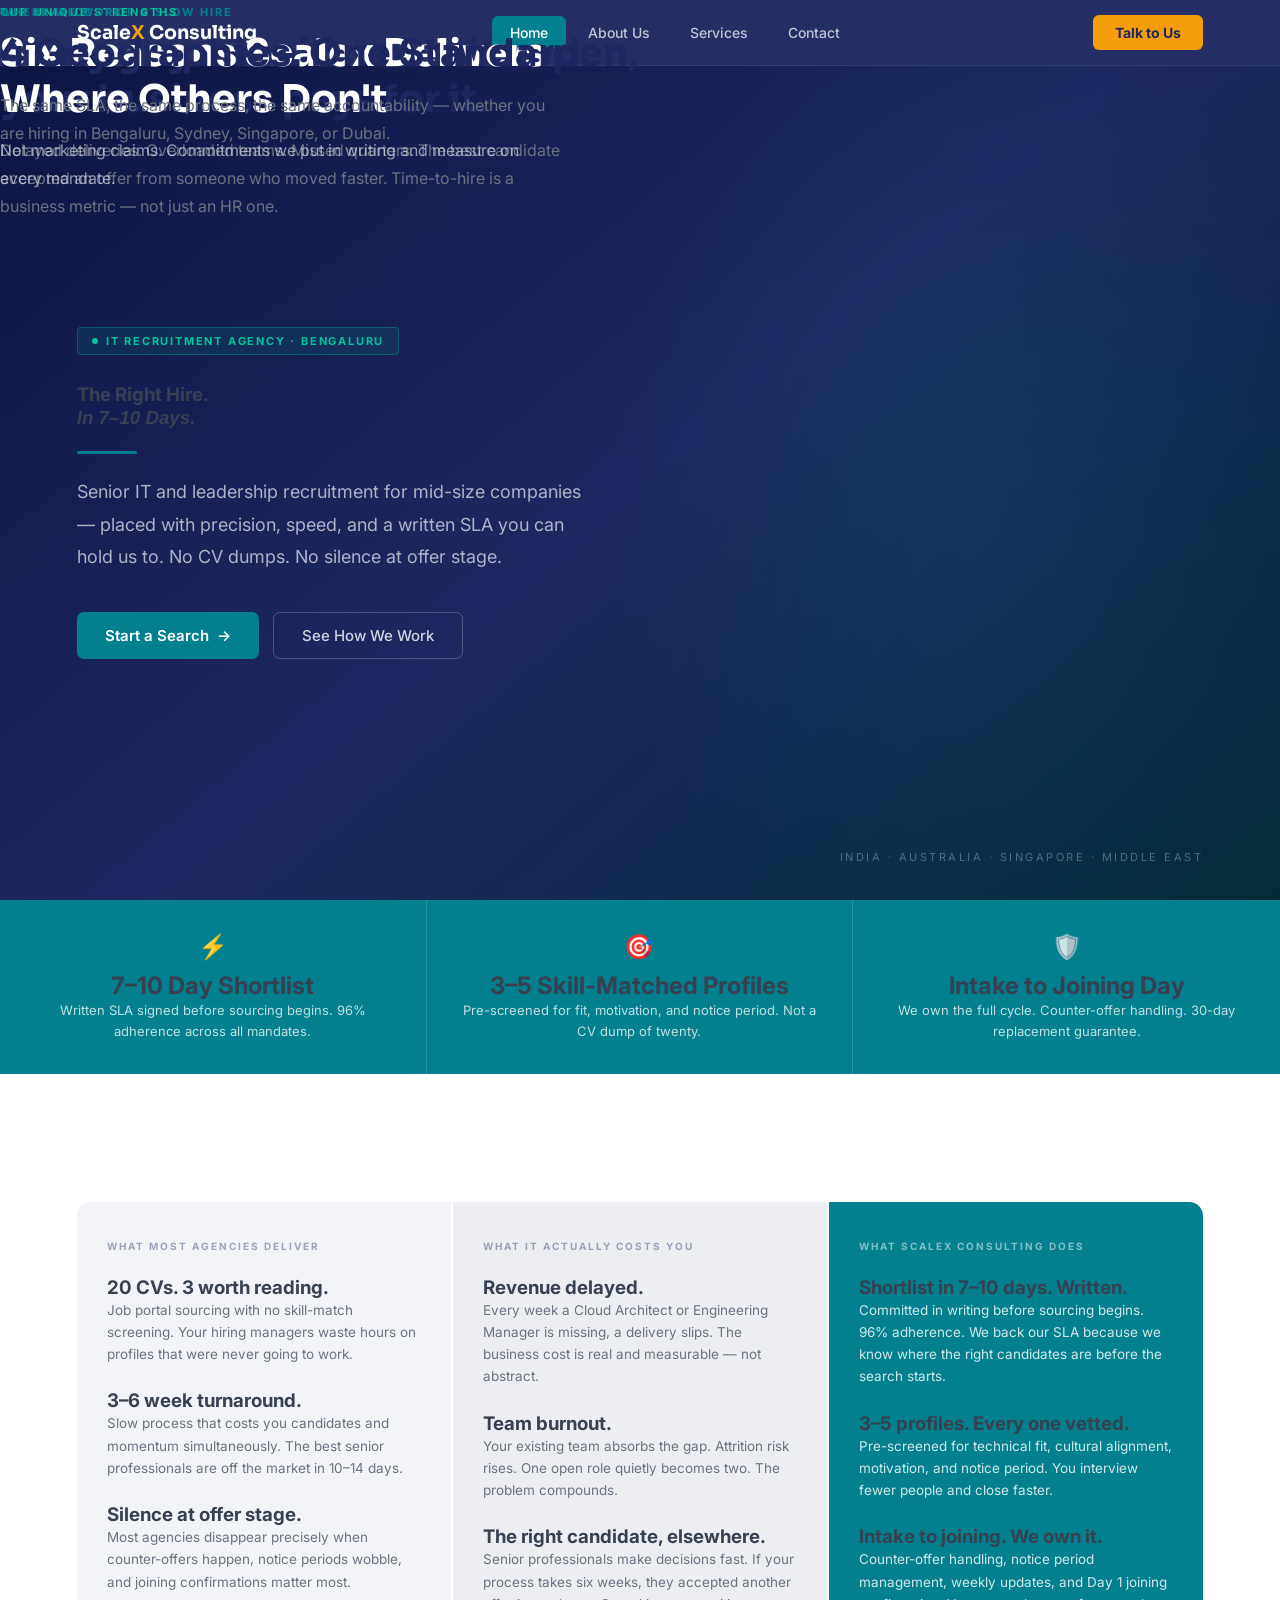
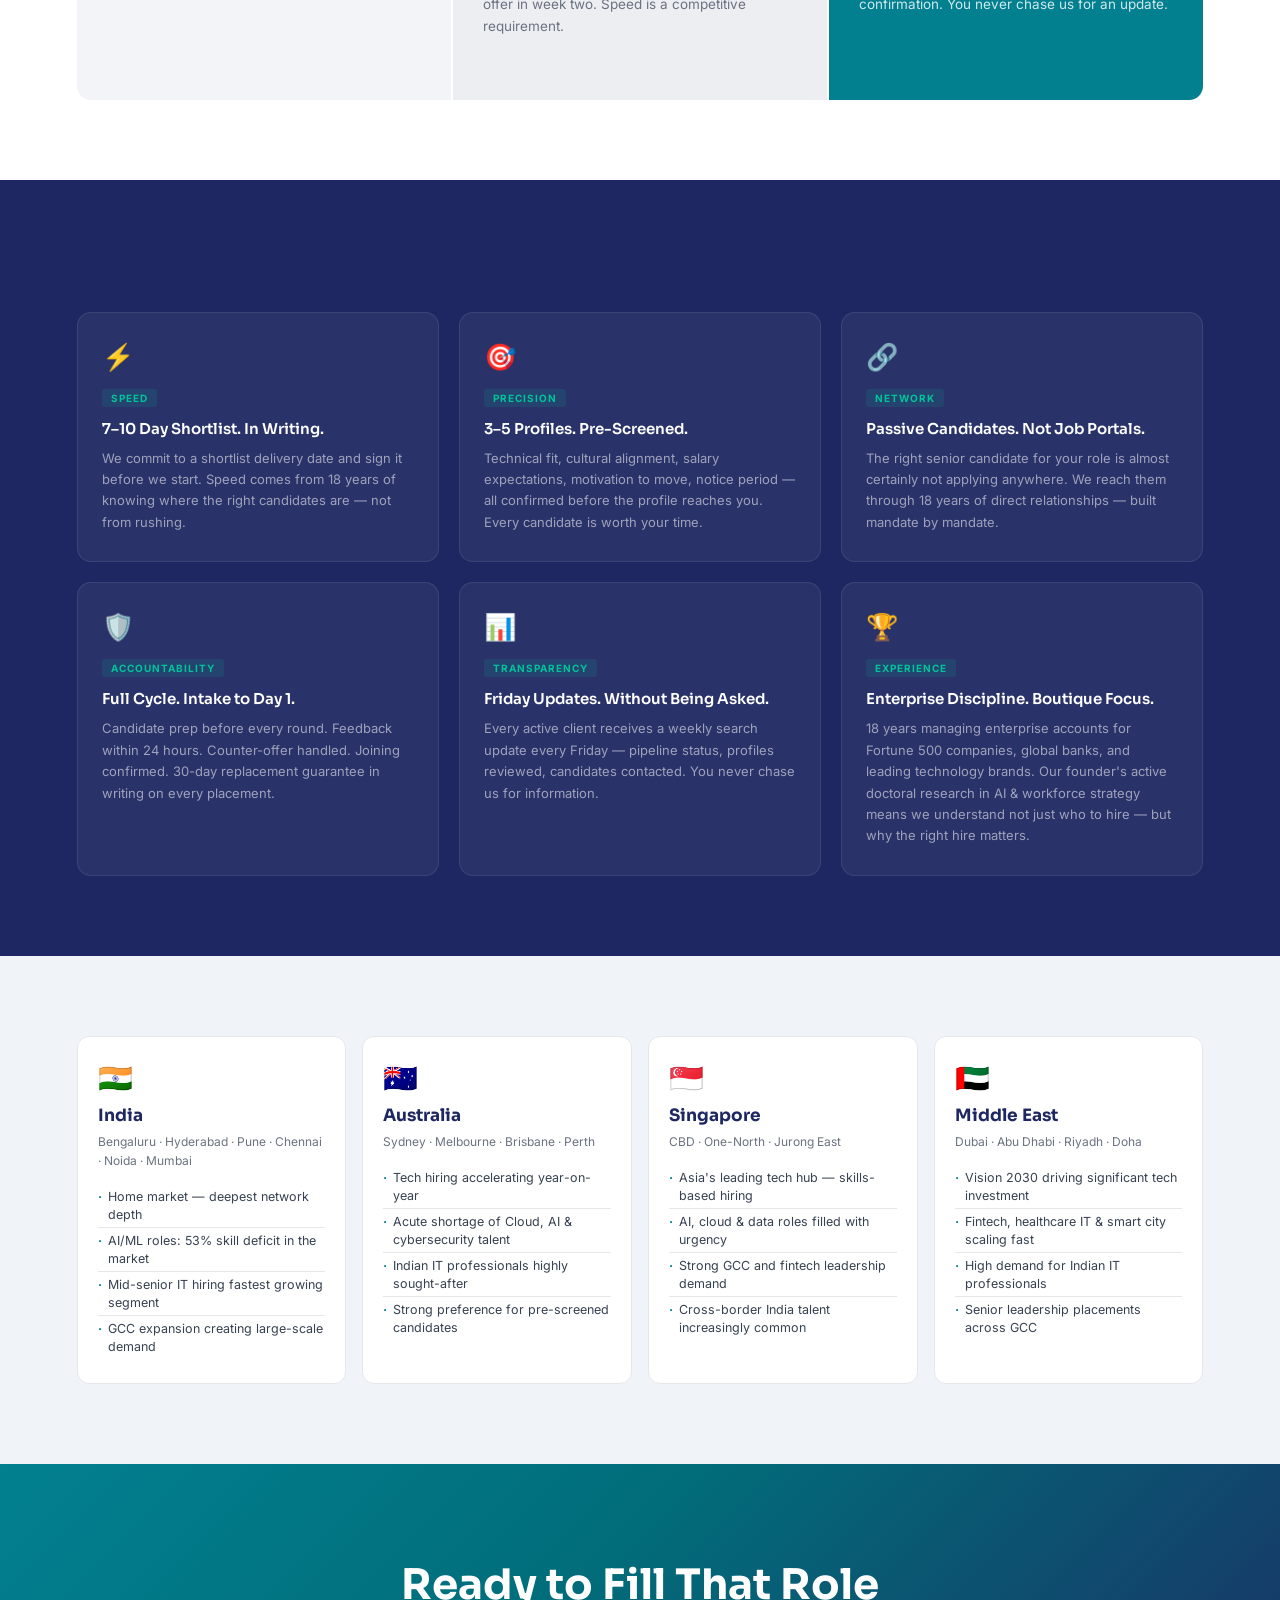
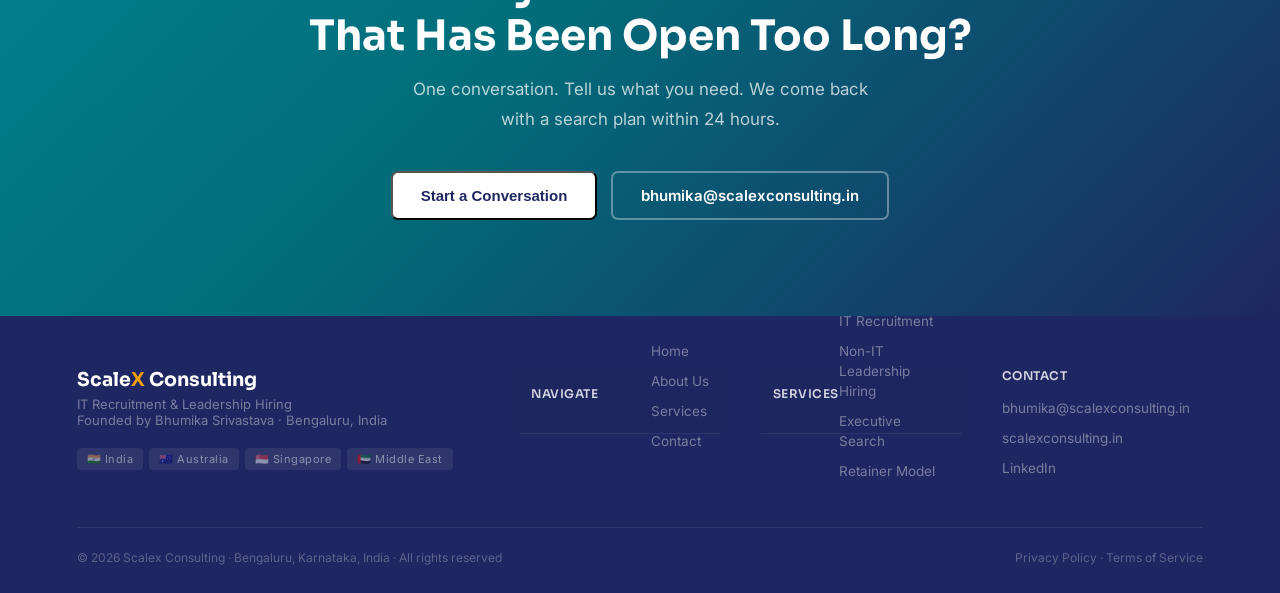
==== commit abd80c05: "Add semantic SEO, JSON-LD schema, and contact popup - Full semantic HTML: header, main, article, sec" ====
--- a/website/index.html
+++ b/website/index.html
@@ -3,9 +3,105 @@
 <head>
 <meta charset="UTF-8">
 <meta name="viewport" content="width=device-width, initial-scale=1.0">
+
 <title>Scalex Consulting | IT Recruitment | India · Australia · Singapore · Middle East</title>
-<meta name="description" content="Senior IT and leadership recruitment for mid-size companies. Shortlist in 7–10 days. Written SLA. 96% adherence. India, Australia, Singapore, Middle East.">
+<meta name="description" content="Senior IT and leadership recruitment for mid-size companies. Written SLA. Shortlist in 7–10 days. 96% adherence. India, Australia, Singapore, Middle East. Founded by Bhumika Srivastava.">
+<meta name="keywords" content="IT recruitment India, senior IT hiring, leadership recruitment Bengaluru, IT staffing agency, technology recruitment, executive search India, recruitment agency Australia Singapore Middle East">
+<meta name="author" content="Bhumika Srivastava, Scalex Consulting">
+<meta name="robots" content="index, follow">
+<link rel="canonical" href="https://scalexconsulting.in">
+
+<!-- Open Graph -->
+<meta property="og:type" content="website">
+<meta property="og:url" content="https://scalexconsulting.in">
+<meta property="og:title" content="Scalex Consulting | Senior IT Recruitment | 7–10 Day Shortlist">
+<meta property="og:description" content="Senior IT and leadership recruitment for mid-size companies across India, Australia, Singapore and the Middle East. Written SLA. 96% adherence.">
+<meta property="og:site_name" content="Scalex Consulting">
+<meta property="og:locale" content="en_IN">
+
+<!-- Twitter Card -->
+<meta name="twitter:card" content="summary_large_image">
+<meta name="twitter:title" content="Scalex Consulting | Senior IT Recruitment">
+<meta name="twitter:description" content="Senior IT and leadership recruitment. Shortlist in 7–10 days. Written SLA. India · Australia · Singapore · Middle East.">
+
+<!-- Fonts -->
 <link href="https://fonts.googleapis.com/css2?family=Sora:wght@300;400;500;600;700&family=Inter:wght@300;400;500;600&display=swap" rel="stylesheet">
+
+<!-- JSON-LD Structured Data -->
+<script type="application/ld+json">
+{
+  "@context": "https://schema.org",
+  "@graph": [
+    {
+      "@type": "Organization",
+      "@id": "https://scalexconsulting.in/#organization",
+      "name": "Scalex Consulting",
+      "url": "https://scalexconsulting.in",
+      "email": "bhumika@scalexconsulting.in",
+      "description": "Senior IT and leadership recruitment for mid-size companies across India, Australia, Singapore, and the Middle East.",
+      "foundingDate": "2026",
+      "foundingLocation": "Bengaluru, Karnataka, India",
+      "areaServed": ["India", "Australia", "Singapore", "United Arab Emirates", "Saudi Arabia", "Qatar"],
+      "founder": {
+        "@type": "Person",
+        "name": "Bhumika Srivastava",
+        "jobTitle": "Founder & Director",
+        "alumniOf": "Harvard University",
+        "knowsAbout": ["IT Recruitment", "Leadership Hiring", "AI-Driven Workforce Strategy", "Executive Search"]
+      },
+      "sameAs": ["https://linkedin.com/in/bhumikasrivastava"]
+    },
+    {
+      "@type": "ProfessionalService",
+      "@id": "https://scalexconsulting.in/#service",
+      "name": "Scalex Consulting",
+      "image": "https://scalexconsulting.in/logo.png",
+      "url": "https://scalexconsulting.in",
+      "telephone": "",
+      "email": "bhumika@scalexconsulting.in",
+      "address": {
+        "@type": "PostalAddress",
+        "addressLocality": "Bengaluru",
+        "addressRegion": "Karnataka",
+        "addressCountry": "IN"
+      },
+      "priceRange": "$$",
+      "openingHours": "Mo-Fr 09:00-18:00",
+      "serviceType": "IT Recruitment and Leadership Hiring"
+    },
+    {
+      "@type": "FAQPage",
+      "mainEntity": [
+        {
+          "@type": "Question",
+          "name": "How quickly can Scalex Consulting deliver a shortlist?",
+          "acceptedAnswer": {
+            "@type": "Answer",
+            "text": "We deliver a shortlist of 3–5 pre-screened candidates within 7–10 business days. This is committed in writing before sourcing begins, with 96% adherence across all active mandates."
+          }
+        },
+        {
+          "@type": "Question",
+          "name": "What geographies does Scalex Consulting recruit for?",
+          "acceptedAnswer": {
+            "@type": "Answer",
+            "text": "We recruit across India (Bengaluru, Hyderabad, Pune, Chennai, Noida, Mumbai), Australia (Sydney, Melbourne, Brisbane, Perth), Singapore, and the Middle East (Dubai, Abu Dhabi, Riyadh, Doha)."
+          }
+        },
+        {
+          "@type": "Question",
+          "name": "Does Scalex Consulting offer a replacement guarantee?",
+          "acceptedAnswer": {
+            "@type": "Answer",
+            "text": "Yes. Every placement comes with a 30-day free replacement guarantee in writing."
+          }
+        }
+      ]
+    }
+  ]
+}
+</script>
+
 <style>
 :root{
   --navy:#1E2761;--teal:#028090;--lteal:#02C39A;--gold:#F59E0B;
@@ -16,15 +112,16 @@
 html{scroll-behavior:smooth}
 body{font-family:var(--b);color:var(--dg);background:var(--white);-webkit-font-smoothing:antialiased}
 
-/* ── NAV ── */
-nav{position:fixed;top:0;left:0;right:0;z-index:200;background:rgba(30,39,97,0.97);backdrop-filter:blur(12px);height:66px;display:flex;align-items:center;justify-content:space-between;padding:0 6%;border-bottom:1px solid rgba(255,255,255,.07)}
+/* ── NAV / HEADER ── */
+header{position:fixed;top:0;left:0;right:0;z-index:200}
+nav{background:rgba(30,39,97,0.97);backdrop-filter:blur(12px);height:66px;display:flex;align-items:center;justify-content:space-between;padding:0 6%;border-bottom:1px solid rgba(255,255,255,.07)}
 .logo{font-family:var(--d);font-size:19px;font-weight:700;color:var(--white);text-decoration:none;cursor:pointer}
 .logo span{color:var(--gold)}
 .nav-tabs{display:flex;gap:4px;list-style:none}
 .nav-tabs li a{color:rgba(255,255,255,.72);font-size:14px;font-weight:500;text-decoration:none;padding:8px 18px;border-radius:6px;transition:all .2s;display:block}
 .nav-tabs li a:hover{color:var(--white);background:rgba(255,255,255,.07)}
 .nav-tabs li a.active{color:var(--white);background:var(--teal)}
-.nav-cta{background:var(--gold);color:var(--navy);padding:9px 22px;border-radius:6px;font-size:14px;font-weight:700;text-decoration:none;transition:all .2s;white-space:nowrap}
+.nav-cta{background:var(--gold);color:var(--navy);padding:9px 22px;border-radius:6px;font-size:14px;font-weight:700;text-decoration:none;transition:all .2s;white-space:nowrap;cursor:pointer;border:none;font-family:var(--b)}
 .nav-cta:hover{background:#d97706}
 
 /* Hamburger */
@@ -39,8 +136,25 @@
 .mobile-nav.open{display:flex}
 .mobile-nav a{color:rgba(255,255,255,.8);font-size:15px;font-weight:500;text-decoration:none;padding:12px 16px;border-radius:7px;transition:all .2s;display:block}
 .mobile-nav a:hover,.mobile-nav a.active{color:var(--white);background:var(--teal)}
-.mobile-nav .mob-cta{background:var(--gold);color:var(--navy);font-weight:700;margin-top:8px;text-align:center}
+.mobile-nav .mob-cta{background:var(--gold);color:var(--navy);font-weight:700;margin-top:8px;text-align:center;border:none;cursor:pointer;font-family:var(--b);font-size:15px;border-radius:7px;padding:12px 16px}
 .mobile-nav .mob-cta:hover{background:#d97706}
+
+/* ══ POPUP MODAL ══ */
+.popup-overlay{display:none;position:fixed;inset:0;background:rgba(0,0,0,.55);backdrop-filter:blur(4px);z-index:500;align-items:center;justify-content:center;padding:20px}
+.popup-overlay.open{display:flex}
+.popup-box{background:var(--white);border-radius:16px;padding:40px 36px;max-width:560px;width:100%;max-height:90vh;overflow-y:auto;position:relative;animation:popIn .25s ease}
+@keyframes popIn{from{opacity:0;transform:translateY(20px)}to{opacity:1;transform:translateY(0)}}
+.popup-close{position:absolute;top:16px;right:18px;background:none;border:none;font-size:22px;color:var(--lg);cursor:pointer;line-height:1;padding:4px 8px;border-radius:4px;transition:color .2s}
+.popup-close:hover{color:var(--navy)}
+.popup-box h2{font-family:var(--d);font-size:22px;font-weight:700;color:var(--navy);margin-bottom:6px}
+.popup-box .popup-sub{font-size:14px;color:var(--lg);margin-bottom:24px;line-height:1.6}
+.popup-or{text-align:center;margin:20px 0 0;font-size:13px;color:var(--lg)}
+.popup-or a{color:var(--teal);font-weight:600;text-decoration:none}
+.popup-or a:hover{text-decoration:underline}
+.popup-success{display:none;text-align:center;padding:20px 0}
+.popup-success h3{font-family:var(--d);font-size:20px;font-weight:700;color:var(--navy);margin-bottom:10px}
+.popup-success p{font-size:15px;color:var(--lg);line-height:1.7}
+.popup-success .tick{font-size:48px;margin-bottom:16px}
 
 /* ── PAGES ── */
 .page{display:none;min-height:100vh;padding-top:66px}
@@ -49,7 +163,6 @@
 /* ── SHARED ── */
 .sec{padding:80px 6%}
 .sec-alt{background:var(--cream)}
-.sec-dark{background:var(--navy)}
 .ey{display:inline-block;font-size:11px;font-weight:700;color:var(--teal);letter-spacing:2px;text-transform:uppercase;margin-bottom:12px}
 .ey-lt{color:var(--lteal)}
 .st{font-family:var(--d);font-size:clamp(26px,3vw,38px);font-weight:700;color:var(--navy);line-height:1.2;margin-bottom:14px}
@@ -67,24 +180,29 @@
 .btn-ow:hover{border-color:var(--white)}
 .row{display:flex;gap:14px;flex-wrap:wrap}
 
+/* Form shared */
+.fr2{display:grid;grid-template-columns:1fr 1fr;gap:14px}
+.fg{margin-bottom:16px}
+.fg label{display:block;font-size:13px;font-weight:600;color:var(--dg);margin-bottom:6px}
+.fg input,.fg select,.fg textarea{width:100%;padding:11px 14px;border:1.5px solid var(--bdr);border-radius:7px;font-size:14px;color:var(--dg);font-family:var(--b);background:var(--white);transition:border-color .2s;outline:none}
+.fg input:focus,.fg select:focus,.fg textarea:focus{border-color:var(--teal)}
+.fg textarea{resize:vertical;min-height:80px}
+.fsub{width:100%;background:var(--navy);color:var(--white);padding:13px;border-radius:7px;border:none;font-size:15px;font-weight:600;font-family:var(--b);cursor:pointer;transition:background .2s;letter-spacing:.3px}
+.fsub:hover{background:var(--teal)}
+
 /* ════════════════════════════
    PAGE 1 — HOME
 ════════════════════════════ */
-
-/* Hero */
 .hero{min-height:calc(100vh - 66px);background:linear-gradient(140deg,#0d1545 0%,#1E2761 50%,#012d38 100%);display:flex;align-items:center;padding:80px 6% 60px;position:relative;overflow:hidden}
 .hero::after{content:'';position:absolute;top:-20%;right:-5%;width:60%;height:140%;background:radial-gradient(ellipse at center,rgba(2,128,144,.15) 0%,transparent 65%);pointer-events:none}
 .hero-inner{max-width:680px;position:relative;z-index:2}
 .eyebrow{display:inline-flex;align-items:center;gap:8px;background:rgba(2,195,154,.1);border:1px solid rgba(2,195,154,.3);border-radius:4px;padding:6px 14px;font-size:11px;font-weight:700;color:var(--lteal);letter-spacing:1.8px;text-transform:uppercase;margin-bottom:28px}
 .dot{width:6px;height:6px;background:var(--lteal);border-radius:50%;animation:blink 2s infinite}
 @keyframes blink{0%,100%{opacity:1;transform:scale(1)}50%{opacity:.4;transform:scale(1.5)}}
-.hero h1{font-family:var(--d);font-size:clamp(38px,5vw,62px);font-weight:700;color:var(--white);line-height:1.1;letter-spacing:-1px;margin-bottom:10px}
-.hero h1 em{font-style:normal;color:var(--gold)}
 .hero-line{width:60px;height:3px;background:var(--teal);border-radius:2px;margin:22px 0}
 .hero-sub{font-size:18px;color:rgba(255,255,255,.65);line-height:1.8;max-width:520px;margin-bottom:38px}
 .hero-geo{position:absolute;bottom:36px;right:6%;font-size:11px;color:rgba(255,255,255,.3);letter-spacing:2.5px;text-transform:uppercase}
 
-/* 3-col promise strip */
 .promise{background:var(--teal);padding:0}
 .promise-inner{display:grid;grid-template-columns:repeat(3,1fr)}
 .promise-item{padding:32px 30px;border-right:1px solid rgba(255,255,255,.15);text-align:center}
@@ -93,7 +211,6 @@
 .promise-item p{font-size:13px;color:rgba(255,255,255,.75);line-height:1.6}
 .promise-icon{font-size:24px;margin-bottom:10px}
 
-/* Problem */
 .prob-grid{display:grid;grid-template-columns:1fr 1fr 1fr;gap:2px;border-radius:14px;overflow:hidden;margin-top:48px}
 .pc{padding:38px 30px}
 .pc-1{background:rgba(30,39,97,.05)}
@@ -107,17 +224,15 @@
 .pc-3 .pi h4{color:var(--white)}
 .pc-3 .pi p{color:rgba(255,255,255,.82)}
 
-/* Why strip */
 .why-strip{background:var(--navy);padding:80px 6%}
 .why-grid{display:grid;grid-template-columns:repeat(3,1fr);gap:20px;margin-top:52px}
 .why-card{background:rgba(255,255,255,.05);border:1px solid rgba(255,255,255,.09);border-radius:14px;padding:28px 24px;transition:border-color .2s,background .2s}
 .why-card:hover{border-color:var(--gold);background:rgba(255,255,255,.08)}
 .why-icon{font-size:26px;margin-bottom:14px}
 .why-tag{display:inline-block;background:rgba(2,195,154,.12);color:var(--lteal);font-size:10px;font-weight:700;padding:3px 9px;border-radius:3px;letter-spacing:1px;text-transform:uppercase;margin-bottom:12px}
-.why-card h4{font-family:var(--d);font-size:15px;font-weight:600;color:var(--white);margin-bottom:10px}
+.why-card h3{font-family:var(--d);font-size:15px;font-weight:600;color:var(--white);margin-bottom:10px}
 .why-card p{font-size:13px;color:rgba(255,255,255,.55);line-height:1.65}
 
-/* Markets home */
 .mkt-row{display:grid;grid-template-columns:repeat(4,1fr);gap:16px}
 .mkt-card{background:var(--white);border:1.5px solid var(--bdr);border-radius:12px;padding:24px 20px;transition:border-color .2s,box-shadow .2s}
 .mkt-card:hover{border-color:var(--teal);box-shadow:0 4px 16px rgba(2,128,144,.1)}
@@ -129,13 +244,12 @@
 .mkt-pts li:last-child{border-bottom:none}
 .mkt-pts li::before{content:'·';color:var(--teal);flex-shrink:0;font-weight:700}
 
-/* Home CTA */
 .home-cta{background:linear-gradient(135deg,var(--teal) 0%,#016d7a 40%,var(--navy) 100%);padding:96px 6%;text-align:center}
 .home-cta h2{font-family:var(--d);font-size:clamp(28px,3.5vw,42px);font-weight:700;color:var(--white);margin-bottom:14px;line-height:1.2}
 .home-cta p{font-size:17px;color:rgba(255,255,255,.72);max-width:480px;margin:0 auto 36px;line-height:1.75}
 
 /* ════════════════════════════
-   PAGE 2 — ABOUT US
+   PAGE 2 — ABOUT
 ════════════════════════════ */
 .about-hero{background:var(--navy);padding:80px 6%;display:grid;grid-template-columns:1.1fr 1fr;gap:60px;align-items:center}
 .about-hero-left h1{font-family:var(--d);font-size:clamp(30px,3.5vw,44px);font-weight:700;color:var(--white);line-height:1.2;margin-bottom:16px}
@@ -146,7 +260,6 @@
 .astat-num{font-family:var(--d);font-size:46px;font-weight:700;color:var(--gold);line-height:1;margin-bottom:6px}
 .astat-lbl{font-size:12px;color:rgba(255,255,255,.5);line-height:1.5}
 
-/* Founder bio */
 .founder-grid{display:grid;grid-template-columns:1fr 1.6fr;gap:48px;align-items:start}
 .founder-photo{background:var(--cream);border-radius:14px;padding:36px;text-align:center}
 .founder-initials{width:90px;height:90px;border-radius:50%;background:var(--navy);color:var(--gold);font-family:var(--d);font-size:32px;font-weight:700;display:flex;align-items:center;justify-content:center;margin:0 auto 18px}
@@ -155,18 +268,17 @@
 .founder-creds{display:flex;flex-direction:column;gap:10px;text-align:left}
 .cred{display:flex;align-items:flex-start;gap:10px;font-size:13px;color:var(--dg);line-height:1.5}
 .cred::before{content:'✦';color:var(--teal);font-size:11px;flex-shrink:0;margin-top:2px}
-.founder-bio h3{font-family:var(--d);font-size:22px;font-weight:600;color:var(--navy);margin-bottom:18px}
+.founder-bio h2{font-family:var(--d);font-size:22px;font-weight:600;color:var(--navy);margin-bottom:18px}
 .founder-bio p{font-size:14.5px;color:var(--dg);line-height:1.85;margin-bottom:16px}
 .quote-block{background:var(--teal);border-radius:12px;padding:24px 28px;margin-top:24px}
-.quote-block p{font-size:15px;color:var(--white);line-height:1.75;font-style:italic;margin-bottom:12px}
-.quote-block span{font-size:13px;color:rgba(255,255,255,.7);font-weight:600}
-
-/* Mission values */
+.quote-block blockquote{font-size:15px;color:var(--white);line-height:1.75;font-style:italic;margin-bottom:12px}
+.quote-block cite{font-size:13px;color:rgba(255,255,255,.7);font-weight:600;font-style:normal}
+
 .mission-grid{display:grid;grid-template-columns:repeat(3,1fr);gap:20px}
 .mv-card{border:1.5px solid var(--bdr);border-radius:14px;padding:28px 24px;transition:border-color .2s,box-shadow .2s}
 .mv-card:hover{border-color:var(--teal);box-shadow:0 4px 18px rgba(2,128,144,.09)}
 .mv-icon{font-size:28px;margin-bottom:14px}
-.mv-card h4{font-family:var(--d);font-size:16px;font-weight:600;color:var(--navy);margin-bottom:10px}
+.mv-card h3{font-family:var(--d);font-size:16px;font-weight:600;color:var(--navy);margin-bottom:10px}
 .mv-card p{font-size:13.5px;color:var(--lg);line-height:1.65}
 
 /* ════════════════════════════
@@ -176,7 +288,6 @@
 .svc-hero h1{font-family:var(--d);font-size:clamp(30px,3.5vw,44px);font-weight:700;color:var(--white);margin-bottom:14px;line-height:1.2}
 .svc-hero p{font-size:17px;color:rgba(255,255,255,.65);max-width:560px;margin:0 auto}
 
-/* Role cards */
 .role-grid{display:grid;grid-template-columns:1fr 1fr;gap:24px}
 .role-card{background:var(--white);border-radius:14px;overflow:hidden;box-shadow:0 1px 4px rgba(0,0,0,.06);transition:box-shadow .2s}
 .role-card:hover{box-shadow:0 8px 28px rgba(30,39,97,.1)}
@@ -190,23 +301,20 @@
 .rl li{font-size:13.5px;color:var(--dg);display:flex;align-items:flex-start;gap:7px;line-height:1.4}
 .rl li::before{content:'→';color:var(--teal);font-weight:700;flex-shrink:0;margin-top:1px}
 
-/* Process */
 .proc-grid{display:grid;grid-template-columns:repeat(3,1fr);gap:18px}
 .ps{background:var(--white);border-radius:14px;padding:28px 24px;position:relative;box-shadow:0 1px 3px rgba(0,0,0,.05);transition:box-shadow .2s}
 .ps:hover{box-shadow:0 6px 20px rgba(30,39,97,.08)}
 .pn{width:36px;height:36px;border-radius:50%;background:var(--navy);color:var(--white);font-family:var(--d);font-size:13px;font-weight:700;display:flex;align-items:center;justify-content:center;margin-bottom:14px}
 .pt{position:absolute;top:22px;right:22px;background:var(--gold);color:var(--navy);font-size:10px;font-weight:700;padding:3px 9px;border-radius:4px;letter-spacing:.5px}
-.ps h4{font-family:var(--d);font-size:15px;font-weight:600;color:var(--navy);margin-bottom:9px}
+.ps h3{font-family:var(--d);font-size:15px;font-weight:600;color:var(--navy);margin-bottom:9px}
 .ps p{font-size:13.5px;color:var(--lg);line-height:1.65}
 
-/* Sectors */
 .sec2-grid{display:grid;grid-template-columns:1fr 1fr;gap:24px}
 .scard{background:var(--white);border-radius:14px;padding:30px}
 .scard h3{font-family:var(--d);font-size:16px;font-weight:600;color:var(--navy);margin-bottom:16px;padding-bottom:12px;border-bottom:2px solid var(--teal)}
 .tags{display:flex;flex-wrap:wrap;gap:8px}
 .tag{background:var(--cream);color:var(--dg);font-size:13px;padding:6px 14px;border-radius:20px;border:1px solid var(--bdr)}
 
-/* Why compare */
 .ctab{width:100%;border-collapse:collapse;border-radius:12px;overflow:hidden;font-size:14px;box-shadow:0 1px 4px rgba(0,0,0,.07)}
 .ctab th{padding:13px 18px;font-family:var(--d);font-size:12px;font-weight:600;letter-spacing:.3px}
 .ctab th:first-child{text-align:left;background:var(--cream);color:var(--navy)}
@@ -228,29 +336,20 @@
 .contact-hero p{font-size:17px;color:rgba(255,255,255,.65);max-width:520px;margin:0 auto}
 
 .contact-grid{display:grid;grid-template-columns:1fr 1.5fr;gap:48px;align-items:start}
-.ci h3{font-family:var(--d);font-size:20px;font-weight:600;color:var(--navy);margin-bottom:22px}
+.ci h2{font-family:var(--d);font-size:20px;font-weight:600;color:var(--navy);margin-bottom:22px}
 .citem{display:flex;gap:14px;align-items:flex-start;margin-bottom:18px}
 .cico{width:42px;height:42px;border-radius:9px;background:var(--cream);border:1px solid var(--bdr);display:flex;align-items:center;justify-content:center;font-size:18px;flex-shrink:0}
 .cit strong{font-size:11px;color:var(--lg);display:block;margin-bottom:3px;text-transform:uppercase;letter-spacing:.5px}
 .cit a,.cit span{font-size:15px;color:var(--navy);font-weight:500;text-decoration:none}
 .cit a:hover{color:var(--teal)}
 .cf{background:var(--white);border-radius:14px;padding:36px;box-shadow:0 2px 14px rgba(0,0,0,.06)}
-.cf h3{font-family:var(--d);font-size:20px;font-weight:600;color:var(--navy);margin-bottom:24px}
-.fr2{display:grid;grid-template-columns:1fr 1fr;gap:14px}
-.fg{margin-bottom:16px}
-.fg label{display:block;font-size:13px;font-weight:600;color:var(--dg);margin-bottom:6px}
-.fg input,.fg select,.fg textarea{width:100%;padding:11px 14px;border:1.5px solid var(--bdr);border-radius:7px;font-size:14px;color:var(--dg);font-family:var(--b);background:var(--white);transition:border-color .2s;outline:none}
-.fg input:focus,.fg select:focus,.fg textarea:focus{border-color:var(--teal)}
-.fg textarea{resize:vertical;min-height:90px}
-.fsub{width:100%;background:var(--navy);color:var(--white);padding:13px;border-radius:7px;border:none;font-size:15px;font-weight:600;font-family:var(--b);cursor:pointer;transition:background .2s;letter-spacing:.3px}
-.fsub:hover{background:var(--teal)}
-
-/* Offices */
+.cf h2{font-family:var(--d);font-size:20px;font-weight:600;color:var(--navy);margin-bottom:24px}
+
 .offices-grid{display:grid;grid-template-columns:repeat(4,1fr);gap:16px;margin-top:20px}
 .off-card{background:var(--white);border:1.5px solid var(--bdr);border-radius:12px;padding:22px 18px;text-align:center;transition:border-color .2s}
 .off-card:hover{border-color:var(--teal)}
 .off-flag{font-size:28px;margin-bottom:8px}
-.off-card h4{font-family:var(--d);font-size:15px;font-weight:700;color:var(--navy);margin-bottom:6px}
+.off-card h3{font-family:var(--d);font-size:15px;font-weight:700;color:var(--navy);margin-bottom:6px}
 .off-card p{font-size:12.5px;color:var(--lg);line-height:1.6}
 
 /* ── FOOTER ── */
@@ -279,16 +378,13 @@
 }
 
 @media(max-width:768px){
-  /* Nav: hide desktop tabs, show hamburger */
   .nav-tabs,.nav-cta{display:none}
   .hamburger{display:flex}
-
   nav{padding:0 5%}
   .sec{padding:56px 5%}
   .why-strip{padding:56px 5%}
   .home-cta{padding:64px 5%}
   .contact-hero,.svc-hero,.about-hero{padding:60px 5%}
-
   .prob-grid,.why-grid,.proc-grid,.mission-grid{grid-template-columns:1fr}
   .role-grid,.sec2-grid,.contact-grid,.founder-grid{grid-template-columns:1fr}
   .promise-inner{grid-template-columns:1fr}
@@ -298,12 +394,10 @@
   .fg3{grid-template-columns:1fr 1fr}
   .hero-geo{display:none}
   .rl{grid-template-columns:1fr}
-
-  /* Research section grid */
   .research-grid{grid-template-columns:1fr!important}
-
   .cf{padding:24px 20px}
   .ctab th,.ctab td{padding:10px 12px;font-size:12px}
+  .popup-box{padding:28px 22px}
 }
 
 @media(max-width:480px){
@@ -317,166 +411,207 @@
   .row{flex-direction:column}
   .btn-p,.btn-s,.btn-w,.btn-ow{text-align:center;justify-content:center}
   .astat-num{font-size:36px}
-  .hero h1{font-size:clamp(32px,8vw,50px)}
   .hero-sub{font-size:16px}
 }
 </style>
 </head>
 <body>
 
-<!-- ══ NAV ══ -->
-<nav>
-  <a class="logo" onclick="showPage('home')">Scale<span>X</span> Consulting</a>
-  <ul class="nav-tabs">
-    <li><a href="#" onclick="showPage('home')" id="tab-home" class="active">Home</a></li>
-    <li><a href="#" onclick="showPage('about')" id="tab-about">About Us</a></li>
-    <li><a href="#" onclick="showPage('services')" id="tab-services">Services</a></li>
-    <li><a href="#" onclick="showPage('contact')" id="tab-contact">Contact</a></li>
-  </ul>
-  <a class="nav-cta" href="#" onclick="showPage('contact')">Talk to Us</a>
-  <button class="hamburger" id="hamburger" aria-label="Toggle menu">
-    <span></span><span></span><span></span>
-  </button>
-</nav>
-
-<!-- Mobile nav drawer -->
-<div class="mobile-nav" id="mobile-nav">
-  <a href="#" onclick="showPage('home')" id="mob-tab-home" class="active">Home</a>
-  <a href="#" onclick="showPage('about')" id="mob-tab-about">About Us</a>
-  <a href="#" onclick="showPage('services')" id="mob-tab-services">Services</a>
-  <a href="#" onclick="showPage('contact')" id="mob-tab-contact">Contact</a>
-  <a href="#" class="mob-cta" onclick="showPage('contact')">Talk to Us →</a>
+<!-- ══ HEADER / NAV ══ -->
+<header>
+  <nav role="navigation" aria-label="Main navigation">
+    <a class="logo" onclick="showPage('home')" aria-label="Scalex Consulting - Home">Scale<span>X</span> Consulting</a>
+    <ul class="nav-tabs" role="menubar">
+      <li role="none"><a href="#home" onclick="showPage('home')" id="tab-home" class="active" role="menuitem">Home</a></li>
+      <li role="none"><a href="#about" onclick="showPage('about')" id="tab-about" role="menuitem">About Us</a></li>
+      <li role="none"><a href="#services" onclick="showPage('services')" id="tab-services" role="menuitem">Services</a></li>
+      <li role="none"><a href="#contact" onclick="showPage('contact')" id="tab-contact" role="menuitem">Contact</a></li>
+    </ul>
+    <button class="nav-cta" onclick="openPopup()" aria-label="Talk to us - open contact form">Talk to Us</button>
+    <button class="hamburger" id="hamburger" aria-label="Toggle menu" aria-expanded="false">
+      <span></span><span></span><span></span>
+    </button>
+  </nav>
+
+  <!-- Mobile nav drawer -->
+  <div class="mobile-nav" id="mobile-nav" role="menu">
+    <a href="#home" onclick="showPage('home')" id="mob-tab-home" class="active" role="menuitem">Home</a>
+    <a href="#about" onclick="showPage('about')" id="mob-tab-about" role="menuitem">About Us</a>
+    <a href="#services" onclick="showPage('services')" id="mob-tab-services" role="menuitem">Services</a>
+    <a href="#contact" onclick="showPage('contact')" id="mob-tab-contact" role="menuitem">Contact</a>
+    <button class="mob-cta" onclick="openPopup()">Talk to Us →</button>
+  </div>
+</header>
+
+<!-- ══ POPUP MODAL ══ -->
+<div class="popup-overlay" id="popup-overlay" role="dialog" aria-modal="true" aria-labelledby="popup-title">
+  <div class="popup-box">
+    <button class="popup-close" onclick="closePopup()" aria-label="Close">&times;</button>
+
+    <div id="popup-form-state">
+      <h2 id="popup-title">Let's Talk</h2>
+      <p class="popup-sub">Tell us about the role. We come back with a search plan within 24 hours — no obligation.</p>
+
+      <div class="fr2">
+        <div class="fg"><label for="p-name">Your Name *</label><input id="p-name" type="text" placeholder="Full name" autocomplete="name"></div>
+        <div class="fg"><label for="p-company">Company *</label><input id="p-company" type="text" placeholder="Company name" autocomplete="organization"></div>
+      </div>
+      <div class="fr2">
+        <div class="fg"><label for="p-email">Work Email *</label><input id="p-email" type="email" placeholder="Work email" autocomplete="email"></div>
+        <div class="fg"><label for="p-phone">Phone</label><input id="p-phone" type="tel" placeholder="+91 / +61 / +65 / +971" autocomplete="tel"></div>
+      </div>
+      <div class="fg"><label for="p-enquiry">What do you need?</label>
+        <select id="p-enquiry">
+          <option value="">Select enquiry type</option>
+          <option>IT Recruitment — Senior / Leadership Role</option>
+          <option>Non-IT Leadership Hiring</option>
+          <option>Executive Search (CXO Level)</option>
+          <option>Retainer / Exclusive Partnership</option>
+          <option>Not sure yet — let's talk</option>
+        </select>
+      </div>
+      <div class="fg"><label for="p-message">Brief on the role</label>
+        <textarea id="p-message" placeholder="Role title, level, location — the more you share, the faster we respond..."></textarea>
+      </div>
+      <button class="fsub" onclick="submitPopup()">Send Message &nbsp;→</button>
+      <p class="popup-or">Or email us directly at <a href="mailto:bhumika@scalexconsulting.in">bhumika@scalexconsulting.in</a></p>
+    </div>
+
+    <div class="popup-success" id="popup-success">
+      <div class="tick">✅</div>
+      <h3>Message Received</h3>
+      <p>Thank you — we'll come back with a search plan within 24 hours on business days.</p>
+    </div>
+  </div>
 </div>
+
+<!-- ══ MAIN CONTENT ══ -->
+<main id="main-content">
 
 <!-- ══════════════════════════
      PAGE 1 — HOME
 ══════════════════════════ -->
-<div class="page active" id="page-home">
-
-  <!-- Hero -->
-  <div class="hero">
+<article class="page active" id="page-home" aria-label="Home page">
+
+  <section class="hero" aria-label="Hero — IT Recruitment Agency">
     <div class="hero-inner">
-      <div class="eyebrow"><span class="dot"></span>IT Recruitment Agency · Bengaluru</div>
+      <div class="eyebrow"><span class="dot" aria-hidden="true"></span>IT Recruitment Agency · Bengaluru</div>
       <h1>The Right Hire.<br><em>In 7–10 Days.</em></h1>
-      <div class="hero-line"></div>
+      <div class="hero-line" aria-hidden="true"></div>
       <p class="hero-sub">Senior IT and leadership recruitment for mid-size companies — placed with precision, speed, and a written SLA you can hold us to. No CV dumps. No silence at offer stage.</p>
       <div class="row">
-        <a class="btn-p" href="#" onclick="showPage('contact')">Start a Search &nbsp;→</a>
-        <a class="btn-s" href="#" onclick="showPage('services')">See How We Work</a>
-      </div>
-    </div>
-    <div class="hero-geo">India · Australia · Singapore · Middle East</div>
-  </div>
-
-  <!-- Promise strip -->
-  <div class="promise">
+        <button class="btn-p" onclick="openPopup()">Start a Search &nbsp;→</button>
+        <a class="btn-s" href="#services" onclick="showPage('services')">See How We Work</a>
+      </div>
+    </div>
+    <p class="hero-geo" aria-label="Geographies served">India · Australia · Singapore · Middle East</p>
+  </section>
+
+  <section class="promise" aria-label="Our three core promises">
     <div class="promise-inner">
       <div class="promise-item">
-        <div class="promise-icon">⚡</div>
-        <h3>7–10 Day Shortlist</h3>
+        <div class="promise-icon" aria-hidden="true">⚡</div>
+        <h2>7–10 Day Shortlist</h2>
         <p>Written SLA signed before sourcing begins. 96% adherence across all mandates.</p>
       </div>
       <div class="promise-item">
-        <div class="promise-icon">🎯</div>
-        <h3>3–5 Skill-Matched Profiles</h3>
+        <div class="promise-icon" aria-hidden="true">🎯</div>
+        <h2>3–5 Skill-Matched Profiles</h2>
         <p>Pre-screened for fit, motivation, and notice period. Not a CV dump of twenty.</p>
       </div>
       <div class="promise-item">
-        <div class="promise-icon">🛡️</div>
-        <h3>Intake to Joining Day</h3>
+        <div class="promise-icon" aria-hidden="true">🛡️</div>
+        <h2>Intake to Joining Day</h2>
         <p>We own the full cycle. Counter-offer handling. 30-day replacement guarantee.</p>
       </div>
     </div>
-  </div>
-
-  <!-- Problem -->
-  <div class="sec">
-    <div class="sh">
+  </section>
+
+  <section class="sec" aria-label="The real cost of a slow hire">
+    <header class="sh">
       <span class="ey">The Real Cost of a Slow Hire</span>
       <h2 class="st">Every day a senior role sits open,<br>your business pays for it.</h2>
       <p class="ss">Delayed deliveries. Overloaded teams. Missed quarters. The best candidate accepted an offer from someone who moved faster. Time-to-hire is a business metric — not just an HR one.</p>
-    </div>
+    </header>
     <div class="prob-grid">
       <div class="pc pc-1">
-        <div class="pc-lbl">What most agencies deliver</div>
-        <div class="pi"><h4>20 CVs. 3 worth reading.</h4><p>Job portal sourcing with no skill-match screening. Your hiring managers waste hours on profiles that were never going to work.</p></div>
-        <div class="pi"><h4>3–6 week turnaround.</h4><p>Slow process that costs you candidates and momentum simultaneously. The best senior professionals are off the market in 10–14 days.</p></div>
-        <div class="pi"><h4>Silence at offer stage.</h4><p>Most agencies disappear precisely when counter-offers happen, notice periods wobble, and joining confirmations matter most.</p></div>
+        <p class="pc-lbl">What most agencies deliver</p>
+        <div class="pi"><h3>20 CVs. 3 worth reading.</h3><p>Job portal sourcing with no skill-match screening. Your hiring managers waste hours on profiles that were never going to work.</p></div>
+        <div class="pi"><h3>3–6 week turnaround.</h3><p>Slow process that costs you candidates and momentum simultaneously. The best senior professionals are off the market in 10–14 days.</p></div>
+        <div class="pi"><h3>Silence at offer stage.</h3><p>Most agencies disappear precisely when counter-offers happen, notice periods wobble, and joining confirmations matter most.</p></div>
       </div>
       <div class="pc pc-2">
-        <div class="pc-lbl">What it actually costs you</div>
-        <div class="pi"><h4>Revenue delayed.</h4><p>Every week a Cloud Architect or Engineering Manager is missing, a delivery slips. The business cost is real and measurable — not abstract.</p></div>
-        <div class="pi"><h4>Team burnout.</h4><p>Your existing team absorbs the gap. Attrition risk rises. One open role quietly becomes two. The problem compounds.</p></div>
-        <div class="pi"><h4>The right candidate, elsewhere.</h4><p>Senior professionals make decisions fast. If your process takes six weeks, they accepted another offer in week two. Speed is a competitive requirement.</p></div>
+        <p class="pc-lbl">What it actually costs you</p>
+        <div class="pi"><h3>Revenue delayed.</h3><p>Every week a Cloud Architect or Engineering Manager is missing, a delivery slips. The business cost is real and measurable — not abstract.</p></div>
+        <div class="pi"><h3>Team burnout.</h3><p>Your existing team absorbs the gap. Attrition risk rises. One open role quietly becomes two. The problem compounds.</p></div>
+        <div class="pi"><h3>The right candidate, elsewhere.</h3><p>Senior professionals make decisions fast. If your process takes six weeks, they accepted another offer in week two. Speed is a competitive requirement.</p></div>
       </div>
       <div class="pc pc-3">
-        <div class="pc-lbl">What Scalex Consulting does</div>
-        <div class="pi"><h4>Shortlist in 7–10 days. Written.</h4><p>Committed in writing before sourcing begins. 96% adherence. We back our SLA because we know where the right candidates are before the search starts.</p></div>
-        <div class="pi"><h4>3–5 profiles. Every one vetted.</h4><p>Pre-screened for technical fit, cultural alignment, motivation, and notice period. You interview fewer people and close faster.</p></div>
-        <div class="pi"><h4>Intake to joining. We own it.</h4><p>Counter-offer handling, notice period management, weekly updates, and Day 1 joining confirmation. You never chase us for an update.</p></div>
-      </div>
-    </div>
-  </div>
-
-  <!-- Why Scalex -->
-  <div class="why-strip">
-    <div class="sh">
+        <p class="pc-lbl">What Scalex Consulting does</p>
+        <div class="pi"><h3>Shortlist in 7–10 days. Written.</h3><p>Committed in writing before sourcing begins. 96% adherence. We back our SLA because we know where the right candidates are before the search starts.</p></div>
+        <div class="pi"><h3>3–5 profiles. Every one vetted.</h3><p>Pre-screened for technical fit, cultural alignment, motivation, and notice period. You interview fewer people and close faster.</p></div>
+        <div class="pi"><h3>Intake to joining. We own it.</h3><p>Counter-offer handling, notice period management, weekly updates, and Day 1 joining confirmation. You never chase us for an update.</p></div>
+      </div>
+    </div>
+  </section>
+
+  <section class="why-strip" aria-label="Six reasons Scalex delivers where others don't">
+    <header class="sh">
       <span class="ey ey-lt">Our Unique Strengths</span>
       <h2 class="st st-w">Six Reasons Scalex Delivers<br>Where Others Don't</h2>
       <p class="ss ss-w">Not marketing claims. Commitments we put in writing and measure on every mandate.</p>
-    </div>
+    </header>
     <div class="why-grid">
       <div class="why-card">
-        <div class="why-icon">⚡</div>
-        <div class="why-tag">Speed</div>
-        <h4>7–10 Day Shortlist. In Writing.</h4>
+        <div class="why-icon" aria-hidden="true">⚡</div>
+        <span class="why-tag">Speed</span>
+        <h3>7–10 Day Shortlist. In Writing.</h3>
         <p>We commit to a shortlist delivery date and sign it before we start. Speed comes from 18 years of knowing where the right candidates are — not from rushing.</p>
       </div>
       <div class="why-card">
-        <div class="why-icon">🎯</div>
-        <div class="why-tag">Precision</div>
-        <h4>3–5 Profiles. Pre-Screened.</h4>
+        <div class="why-icon" aria-hidden="true">🎯</div>
+        <span class="why-tag">Precision</span>
+        <h3>3–5 Profiles. Pre-Screened.</h3>
         <p>Technical fit, cultural alignment, salary expectations, motivation to move, notice period — all confirmed before the profile reaches you. Every candidate is worth your time.</p>
       </div>
       <div class="why-card">
-        <div class="why-icon">🔗</div>
-        <div class="why-tag">Network</div>
-        <h4>Passive Candidates. Not Job Portals.</h4>
+        <div class="why-icon" aria-hidden="true">🔗</div>
+        <span class="why-tag">Network</span>
+        <h3>Passive Candidates. Not Job Portals.</h3>
         <p>The right senior candidate for your role is almost certainly not applying anywhere. We reach them through 18 years of direct relationships — built mandate by mandate.</p>
       </div>
       <div class="why-card">
-        <div class="why-icon">🛡️</div>
-        <div class="why-tag">Accountability</div>
-        <h4>Full Cycle. Intake to Day 1.</h4>
+        <div class="why-icon" aria-hidden="true">🛡️</div>
+        <span class="why-tag">Accountability</span>
+        <h3>Full Cycle. Intake to Day 1.</h3>
         <p>Candidate prep before every round. Feedback within 24 hours. Counter-offer handled. Joining confirmed. 30-day replacement guarantee in writing on every placement.</p>
       </div>
       <div class="why-card">
-        <div class="why-icon">📊</div>
-        <div class="why-tag">Transparency</div>
-        <h4>Friday Updates. Without Being Asked.</h4>
+        <div class="why-icon" aria-hidden="true">📊</div>
+        <span class="why-tag">Transparency</span>
+        <h3>Friday Updates. Without Being Asked.</h3>
         <p>Every active client receives a weekly search update every Friday — pipeline status, profiles reviewed, candidates contacted. You never chase us for information.</p>
       </div>
       <div class="why-card">
-        <div class="why-icon">🏆</div>
-        <div class="why-tag">Experience</div>
-        <h4>Enterprise Discipline. Boutique Focus.</h4>
-        <p>18 years managing enterprise accounts for Fortune 500 companies, global banks, and leading technology brands. Our founder's active doctoral research in AI &amp; workforce strategy means we understand not just who to hire — but why the right hire matters at each stage of your organisation's transformation.</p>
-      </div>
-    </div>
-  </div>
-
-  <!-- Markets -->
-  <div class="sec sec-alt">
-    <div class="sh">
+        <div class="why-icon" aria-hidden="true">🏆</div>
+        <span class="why-tag">Experience</span>
+        <h3>Enterprise Discipline. Boutique Focus.</h3>
+        <p>18 years managing enterprise accounts for Fortune 500 companies, global banks, and leading technology brands. Our founder's active doctoral research in AI &amp; workforce strategy means we understand not just who to hire — but why the right hire matters.</p>
+      </div>
+    </div>
+  </section>
+
+  <section class="sec sec-alt" aria-label="Markets we serve">
+    <header class="sh">
       <span class="ey">Where We Work</span>
       <h2 class="st">4 Geographies. One Standard.</h2>
       <p class="ss">The same SLA, the same process, the same accountability — whether you are hiring in Bengaluru, Sydney, Singapore, or Dubai.</p>
-    </div>
+    </header>
     <div class="mkt-row">
       <div class="mkt-card">
-        <div class="mkt-flag">🇮🇳</div>
+        <div class="mkt-flag" aria-hidden="true">🇮🇳</div>
         <h3>India</h3>
-        <div class="mkt-cities">Bengaluru · Hyderabad · Pune · Chennai · Noida · Mumbai</div>
+        <p class="mkt-cities">Bengaluru · Hyderabad · Pune · Chennai · Noida · Mumbai</p>
         <ul class="mkt-pts">
           <li>Home market — deepest network depth</li>
           <li>AI/ML roles: 53% skill deficit in the market</li>
@@ -485,92 +620,90 @@
         </ul>
       </div>
       <div class="mkt-card">
-        <div class="mkt-flag">🇦🇺</div>
+        <div class="mkt-flag" aria-hidden="true">🇦🇺</div>
         <h3>Australia</h3>
-        <div class="mkt-cities">Sydney · Melbourne · Brisbane · Perth</div>
+        <p class="mkt-cities">Sydney · Melbourne · Brisbane · Perth</p>
         <ul class="mkt-pts">
           <li>Tech hiring accelerating year-on-year</li>
-          <li>Acute shortage of Cloud, AI & cybersecurity talent</li>
+          <li>Acute shortage of Cloud, AI &amp; cybersecurity talent</li>
           <li>Indian IT professionals highly sought-after</li>
           <li>Strong preference for pre-screened candidates</li>
         </ul>
       </div>
       <div class="mkt-card">
-        <div class="mkt-flag">🇸🇬</div>
+        <div class="mkt-flag" aria-hidden="true">🇸🇬</div>
         <h3>Singapore</h3>
-        <div class="mkt-cities">CBD · One-North · Jurong East</div>
+        <p class="mkt-cities">CBD · One-North · Jurong East</p>
         <ul class="mkt-pts">
           <li>Asia's leading tech hub — skills-based hiring</li>
-          <li>AI, cloud & data roles filled with urgency</li>
+          <li>AI, cloud &amp; data roles filled with urgency</li>
           <li>Strong GCC and fintech leadership demand</li>
           <li>Cross-border India talent increasingly common</li>
         </ul>
       </div>
       <div class="mkt-card">
-        <div class="mkt-flag">🇦🇪</div>
+        <div class="mkt-flag" aria-hidden="true">🇦🇪</div>
         <h3>Middle East</h3>
-        <div class="mkt-cities">Dubai · Abu Dhabi · Riyadh · Doha</div>
+        <p class="mkt-cities">Dubai · Abu Dhabi · Riyadh · Doha</p>
         <ul class="mkt-pts">
           <li>Vision 2030 driving significant tech investment</li>
-          <li>Fintech, healthcare IT & smart city scaling fast</li>
+          <li>Fintech, healthcare IT &amp; smart city scaling fast</li>
           <li>High demand for Indian IT professionals</li>
           <li>Senior leadership placements across GCC</li>
         </ul>
       </div>
     </div>
-  </div>
-
-  <!-- Home CTA -->
-  <div class="home-cta">
+  </section>
+
+  <section class="home-cta" aria-label="Call to action">
     <h2>Ready to Fill That Role<br>That Has Been Open Too Long?</h2>
     <p>One conversation. Tell us what you need. We come back with a search plan within 24 hours.</p>
     <div class="row" style="justify-content:center">
-      <a class="btn-w" href="#" onclick="showPage('contact')">Start a Conversation</a>
+      <button class="btn-w" onclick="openPopup()">Start a Conversation</button>
       <a class="btn-ow" href="mailto:bhumika@scalexconsulting.in">bhumika@scalexconsulting.in</a>
     </div>
-  </div>
+  </section>
 
   <footer>
     <div class="fg3">
       <div>
-        <div class="fb-name">Scale<span>X</span> Consulting</div>
-        <div class="fb-tl">IT Recruitment & Leadership Hiring<br>Founded by Bhumika Srivastava · Bengaluru, India</div>
+        <p class="fb-name">Scale<span>X</span> Consulting</p>
+        <p class="fb-tl">IT Recruitment &amp; Leadership Hiring<br>Founded by Bhumika Srivastava · Bengaluru, India</p>
         <div class="f-geos">
           <span class="fgt">🇮🇳 India</span><span class="fgt">🇦🇺 Australia</span><span class="fgt">🇸🇬 Singapore</span><span class="fgt">🇦🇪 Middle East</span>
         </div>
       </div>
-      <div class="fc"><h4>Navigate</h4><ul>
+      <nav class="fc" aria-label="Footer navigation"><h4>Navigate</h4><ul>
         <li><span onclick="showPage('home')">Home</span></li>
         <li><span onclick="showPage('about')">About Us</span></li>
         <li><span onclick="showPage('services')">Services</span></li>
         <li><span onclick="showPage('contact')">Contact</span></li>
-      </ul></div>
-      <div class="fc"><h4>Services</h4><ul>
+      </ul></nav>
+      <nav class="fc" aria-label="Services"><h4>Services</h4><ul>
         <li><span onclick="showPage('services')">IT Recruitment</span></li>
         <li><span onclick="showPage('services')">Non-IT Leadership Hiring</span></li>
         <li><span onclick="showPage('services')">Executive Search</span></li>
         <li><span onclick="showPage('services')">Retainer Model</span></li>
-      </ul></div>
-      <div class="fc"><h4>Contact</h4><ul>
+      </ul></nav>
+      <address class="fc" style="font-style:normal"><h4>Contact</h4><ul>
         <li><a href="mailto:bhumika@scalexconsulting.in">bhumika@scalexconsulting.in</a></li>
         <li><a href="https://scalexconsulting.in">scalexconsulting.in</a></li>
-        <li><a href="https://linkedin.com/in/bhumikasrivastava" target="_blank">LinkedIn</a></li>
-      </ul></div>
+        <li><a href="https://linkedin.com/in/bhumikasrivastava" target="_blank" rel="noopener noreferrer">LinkedIn</a></li>
+      </ul></address>
     </div>
     <div class="fbot">
       <p>© 2026 Scalex Consulting · Bengaluru, Karnataka, India · All rights reserved</p>
       <p><a href="#">Privacy Policy</a>&nbsp;·&nbsp;<a href="#">Terms of Service</a></p>
     </div>
   </footer>
-</div>
+</article>
 
 <!-- ══════════════════════════
      PAGE 2 — ABOUT US
 ══════════════════════════ -->
-<div class="page" id="page-about">
-
-  <!-- About Hero -->
-  <div class="about-hero">
+<article class="page" id="page-about" aria-label="About Scalex Consulting">
+
+  <section class="about-hero" aria-label="About overview">
     <div class="about-hero-left">
       <span class="ey ey-lt" style="margin-bottom:14px;display:inline-block">About Scalex Consulting</span>
       <h1>Built on 18 Years of Enterprise Staffing Experience</h1>
@@ -578,64 +711,50 @@
       <p style="color:rgba(255,255,255,.65);font-size:15px;line-height:1.8">We place senior IT and non-IT leadership talent for mid-size companies across India, Australia, Singapore, and the Middle East — with a written SLA, a capped mandate model, and full-cycle accountability that most agencies have never offered.</p>
       <div style="display:inline-flex;align-items:center;gap:8px;background:rgba(2,195,154,.1);border:1px solid rgba(2,195,154,.3);border-radius:4px;padding:7px 14px;margin-top:8px"><span style="font-size:11px;font-weight:700;color:#02C39A;letter-spacing:1.5px;text-transform:uppercase">Doctoral Researcher · AI &amp; Workforce Strategy</span></div>
     </div>
-    <div class="about-stats">
-      <div class="astat">
-        <div class="astat-num">18</div>
-        <div class="astat-lbl">Years Enterprise<br>Staffing Experience</div>
-      </div>
-      <div class="astat">
-        <div class="astat-num">96%</div>
-        <div class="astat-lbl">SLA Adherence Across<br>All Active Mandates</div>
-      </div>
-      <div class="astat">
-        <div class="astat-num">94%+</div>
-        <div class="astat-lbl">Client Retention Rate<br>Across Portfolio</div>
-      </div>
-      <div class="astat">
-        <div class="astat-num">60+</div>
-        <div class="astat-lbl">Enterprise Accounts<br>Managed Directly</div>
-      </div>
-    </div>
-  </div>
-
-  <!-- Founder -->
-  <div class="sec">
-    <div class="sh">
+    <div class="about-stats" aria-label="Key statistics">
+      <div class="astat"><div class="astat-num">18</div><div class="astat-lbl">Years Enterprise<br>Staffing Experience</div></div>
+      <div class="astat"><div class="astat-num">96%</div><div class="astat-lbl">SLA Adherence Across<br>All Active Mandates</div></div>
+      <div class="astat"><div class="astat-num">94%+</div><div class="astat-lbl">Client Retention Rate<br>Across Portfolio</div></div>
+      <div class="astat"><div class="astat-num">60+</div><div class="astat-lbl">Enterprise Accounts<br>Managed Directly</div></div>
+    </div>
+  </section>
+
+  <section class="sec" aria-label="Founder — Bhumika Srivastava">
+    <header class="sh">
       <span class="ey">The Founder</span>
       <h2 class="st">Meet Bhumika Srivastava</h2>
-      <p class="ss">Director & Founder — Scalex Consulting</p>
-    </div>
+      <p class="ss">Director &amp; Founder — Scalex Consulting</p>
+    </header>
     <div class="founder-grid">
-      <div class="founder-photo">
-        <div class="founder-initials">BS</div>
-        <div class="founder-name">Bhumika Srivastava</div>
-        <div class="founder-title">Founder & Director, Scalex Consulting</div>
+      <aside class="founder-photo" aria-label="Founder credentials">
+        <div class="founder-initials" aria-hidden="true">BS</div>
+        <p class="founder-name">Bhumika Srivastava</p>
+        <p class="founder-title">Founder &amp; Director, Scalex Consulting</p>
         <div class="founder-creds">
           <div class="cred">Doctoral Researcher — AI-Driven Workforce Strategy &amp; Strategic Management</div>
           <div class="cred">Harvard University — Organisational Leadership Certification</div>
           <div class="cred">MEDDIC Sales Methodology Certification</div>
           <div class="cred">18 years in enterprise staffing — Adecco · Indeed and leading staffing organisations</div>
-          <div class="cred">60+ enterprise MSP accounts managed with full P&L ownership</div>
+          <div class="cred">60+ enterprise MSP accounts managed with full P&amp;L ownership</div>
           <div class="cred">Based in Bengaluru, Karnataka, India</div>
         </div>
-      </div>
-      <div class="founder-bio">
-        <h3>The Story Behind Scalex</h3>
+      </aside>
+      <article class="founder-bio">
+        <h2>The Story Behind Scalex</h2>
         <p>After 18 years in enterprise staffing — managing recruitment and account relationships for Fortune 500 companies, global financial institutions, and leading technology brands — the answer to what mid-size companies actually need from a recruitment partner became clear.</p>
         <p>Not a large agency where their mandate is one of hundreds. Not a junior recruiter learning on their time. A specialist who has sat in those rooms, managed those escalations, and built the networks that actually produce the right hire. Someone who treats every mandate with the rigour of a retained executive search — regardless of level.</p>
-        <p>Bhumika held senior roles at Adecco, Indeed, and leading staffing organisations, where she led large-scale staffing engagements, ran 60+ enterprise MSP accounts with full P&L ownership, and built the relationships and discipline that Scalex Consulting draws on for every search today.</p>
+        <p>Bhumika held senior roles at Adecco, Indeed, and leading staffing organisations, where she led large-scale staffing engagements, ran 60+ enterprise MSP accounts with full P&amp;L ownership, and built the relationships and discipline that Scalex Consulting draws on for every search today.</p>
         <p>Scalex was founded with one principle: cap the mandates, raise the standard, and deliver results the client can measure — in days, not weeks.</p>
         <p>Bhumika is also a doctoral researcher in Strategic Management, studying how organisations navigate AI-driven workforce transitions — balancing employment continuity, revenue resilience, and employer brand integrity. This research gives Scalex Consulting a distinctive lens that goes beyond placement: an understanding of how the talent decisions companies make today shape their organisational capability for the next decade.</p>
         <div class="quote-block">
-          <p>"The companies that hire right today are not just filling roles — they are building the organisational capability to survive an AI-driven decade. That is the intersection where Scalex Consulting operates."</p>
-          <span>— Bhumika Srivastava, Founder & Director</span>
-        </div>
-      </div>
-    </div>
-  </div>
-
-  <!-- Research Insight -->
-  <div class="sec" style="background:var(--navy)">
+          <blockquote>"The companies that hire right today are not just filling roles — they are building the organisational capability to survive an AI-driven decade. That is the intersection where Scalex Consulting operates."</blockquote>
+          <cite>— Bhumika Srivastava, Founder &amp; Director</cite>
+        </div>
+      </article>
+    </div>
+  </section>
+
+  <section class="sec" style="background:var(--navy)" aria-label="Research insight — AI and workforce strategy">
     <div style="display:grid;grid-template-columns:1fr 1fr;gap:52px;align-items:center" class="research-grid">
       <div>
         <span class="ey ey-lt" style="margin-bottom:14px;display:inline-block">Research Insight</span>
@@ -646,120 +765,87 @@
       </div>
       <div style="display:flex;flex-direction:column;gap:16px">
         <div style="background:rgba(255,255,255,.06);border:1px solid rgba(255,255,255,.1);border-radius:12px;padding:24px 26px">
-          <div style="font-size:11px;font-weight:700;color:var(--lteal);letter-spacing:1.5px;text-transform:uppercase;margin-bottom:10px">Research Focus</div>
-          <h4 style="font-family:var(--d);font-size:16px;font-weight:600;color:var(--white);margin-bottom:8px">AI-Driven Workforce Transitions</h4>
+          <p style="font-size:11px;font-weight:700;color:var(--lteal);letter-spacing:1.5px;text-transform:uppercase;margin-bottom:10px">Research Focus</p>
+          <h3 style="font-family:var(--d);font-size:16px;font-weight:600;color:var(--white);margin-bottom:8px">AI-Driven Workforce Transitions</h3>
           <p style="font-size:13.5px;color:rgba(255,255,255,.55);line-height:1.65">How Indian and global organisations sustainably manage the shift to AI-augmented teams — without sacrificing employment continuity or employer brand.</p>
         </div>
         <div style="background:rgba(255,255,255,.06);border:1px solid rgba(255,255,255,.1);border-radius:12px;padding:24px 26px">
-          <div style="font-size:11px;font-weight:700;color:var(--lteal);letter-spacing:1.5px;text-transform:uppercase;margin-bottom:10px">Why It Matters for Your Hiring</div>
-          <h4 style="font-family:var(--d);font-size:16px;font-weight:600;color:var(--white);margin-bottom:8px">The Right Hire for the Right Stage</h4>
+          <p style="font-size:11px;font-weight:700;color:var(--lteal);letter-spacing:1.5px;text-transform:uppercase;margin-bottom:10px">Why It Matters for Your Hiring</p>
+          <h3 style="font-family:var(--d);font-size:16px;font-weight:600;color:var(--white);margin-bottom:8px">The Right Hire for the Right Stage</h3>
           <p style="font-size:13.5px;color:rgba(255,255,255,.55);line-height:1.65">A Cloud Architect hired today is your VP Engineering in four years. An AI/ML Engineer hired for a pilot becomes your platform lead when that pilot scales. We understand the trajectory — not just the immediate requirement.</p>
         </div>
         <div style="background:var(--teal);border-radius:12px;padding:20px 26px">
-          <p style="font-size:14px;color:var(--white);line-height:1.75;font-style:italic">"The companies that hire right today are not just filling roles — they are building the organisational capability to survive an AI-driven decade."</p>
-          <span style="font-size:12px;color:rgba(255,255,255,.7);font-weight:600;margin-top:10px;display:block">— Bhumika Srivastava, Founder & Director</span>
-        </div>
-      </div>
-    </div>
-  </div>
-
-  <!-- Mission & Values -->
-  <div class="sec sec-alt">
-    <div class="sh">
+          <blockquote style="font-size:14px;color:var(--white);line-height:1.75;font-style:italic">"The companies that hire right today are not just filling roles — they are building the organisational capability to survive an AI-driven decade."</blockquote>
+          <cite style="font-size:12px;color:rgba(255,255,255,.7);font-weight:600;margin-top:10px;display:block;font-style:normal">— Bhumika Srivastava, Founder &amp; Director</cite>
+        </div>
+      </div>
+    </div>
+  </section>
+
+  <section class="sec sec-alt" aria-label="Our values">
+    <header class="sh">
       <span class="ey">Our Values</span>
       <h2 class="st">What We Stand For</h2>
       <p class="ss">The principles that govern every mandate we take on — and every candidate we represent.</p>
-    </div>
+    </header>
     <div class="mission-grid">
-      <div class="mv-card">
-        <div class="mv-icon">⚡</div>
-        <h4>Speed Without Shortcuts</h4>
-        <p>A 7–10 day shortlist only has value if every profile in it is worth the client's time. We never sacrifice skill-match quality for turnaround speed. Both are non-negotiable.</p>
-      </div>
-      <div class="mv-card">
-        <div class="mv-icon">📊</div>
-        <h4>Transparency at Every Step</h4>
-        <p>No false promises. No inflated candidate counts. You know exactly where the search stands every week — because we send a written update every Friday, without being asked.</p>
-      </div>
-      <div class="mv-card">
-        <div class="mv-icon">🤝</div>
-        <h4>Candidates Are People, Not Pipeline</h4>
-        <p>Every candidate gets a structured call, a prep session before every interview, and honest feedback after every round. We never ghost. Today's candidate is tomorrow's referral or client.</p>
-      </div>
-      <div class="mv-card">
-        <div class="mv-icon">🎯</div>
-        <h4>Accountability Over Volume</h4>
-        <p>We cap active mandates deliberately. Every search gets senior, focused attention — not whatever capacity remains after managing twenty other clients simultaneously.</p>
-      </div>
-      <div class="mv-card">
-        <div class="mv-icon">🏆</div>
-        <h4>Long-Term Over Short-Term</h4>
-        <p>We turn down mandates we cannot do well. We prefer five excellent placements to twenty average ones. Our 94%+ client retention rate is the proof of that choice.</p>
-      </div>
-      <div class="mv-card">
-        <div class="mv-icon">🌏</div>
-        <h4>One Standard Across All Markets</h4>
-        <p>The same SLA, the same process, the same accountability — whether we are filling a role in Bengaluru, Sydney, Singapore, or Dubai. Geography does not change the standard.</p>
-      </div>
-    </div>
-  </div>
+      <div class="mv-card"><div class="mv-icon" aria-hidden="true">⚡</div><h3>Speed Without Shortcuts</h3><p>A 7–10 day shortlist only has value if every profile in it is worth the client's time. We never sacrifice skill-match quality for turnaround speed. Both are non-negotiable.</p></div>
+      <div class="mv-card"><div class="mv-icon" aria-hidden="true">📊</div><h3>Transparency at Every Step</h3><p>No false promises. No inflated candidate counts. You know exactly where the search stands every week — because we send a written update every Friday, without being asked.</p></div>
+      <div class="mv-card"><div class="mv-icon" aria-hidden="true">🤝</div><h3>Candidates Are People, Not Pipeline</h3><p>Every candidate gets a structured call, a prep session before every interview, and honest feedback after every round. We never ghost. Today's candidate is tomorrow's referral or client.</p></div>
+      <div class="mv-card"><div class="mv-icon" aria-hidden="true">🎯</div><h3>Accountability Over Volume</h3><p>We cap active mandates deliberately. Every search gets senior, focused attention — not whatever capacity remains after managing twenty other clients simultaneously.</p></div>
+      <div class="mv-card"><div class="mv-icon" aria-hidden="true">🏆</div><h3>Long-Term Over Short-Term</h3><p>We turn down mandates we cannot do well. We prefer five excellent placements to twenty average ones. Our 94%+ client retention rate is the proof of that choice.</p></div>
+      <div class="mv-card"><div class="mv-icon" aria-hidden="true">🌏</div><h3>One Standard Across All Markets</h3><p>The same SLA, the same process, the same accountability — whether we are filling a role in Bengaluru, Sydney, Singapore, or Dubai. Geography does not change the standard.</p></div>
+    </div>
+  </section>
 
   <footer>
     <div class="fg3">
       <div>
-        <div class="fb-name">Scale<span>X</span> Consulting</div>
-        <div class="fb-tl">IT Recruitment & Leadership Hiring<br>Founded by Bhumika Srivastava · Bengaluru, India</div>
-        <div class="f-geos">
-          <span class="fgt">🇮🇳 India</span><span class="fgt">🇦🇺 Australia</span><span class="fgt">🇸🇬 Singapore</span><span class="fgt">🇦🇪 Middle East</span>
-        </div>
-      </div>
-      <div class="fc"><h4>Navigate</h4><ul>
-        <li><span onclick="showPage('home')">Home</span></li>
-        <li><span onclick="showPage('about')">About Us</span></li>
-        <li><span onclick="showPage('services')">Services</span></li>
-        <li><span onclick="showPage('contact')">Contact</span></li>
-      </ul></div>
-      <div class="fc"><h4>Services</h4><ul>
-        <li><span onclick="showPage('services')">IT Recruitment</span></li>
-        <li><span onclick="showPage('services')">Non-IT Leadership Hiring</span></li>
-        <li><span onclick="showPage('services')">Executive Search</span></li>
-        <li><span onclick="showPage('services')">Retainer Model</span></li>
-      </ul></div>
-      <div class="fc"><h4>Contact</h4><ul>
+        <p class="fb-name">Scale<span>X</span> Consulting</p>
+        <p class="fb-tl">IT Recruitment &amp; Leadership Hiring<br>Founded by Bhumika Srivastava · Bengaluru, India</p>
+        <div class="f-geos"><span class="fgt">🇮🇳 India</span><span class="fgt">🇦🇺 Australia</span><span class="fgt">🇸🇬 Singapore</span><span class="fgt">🇦🇪 Middle East</span></div>
+      </div>
+      <nav class="fc" aria-label="Footer navigation"><h4>Navigate</h4><ul>
+        <li><span onclick="showPage('home')">Home</span></li><li><span onclick="showPage('about')">About Us</span></li>
+        <li><span onclick="showPage('services')">Services</span></li><li><span onclick="showPage('contact')">Contact</span></li>
+      </ul></nav>
+      <nav class="fc" aria-label="Services"><h4>Services</h4><ul>
+        <li><span onclick="showPage('services')">IT Recruitment</span></li><li><span onclick="showPage('services')">Non-IT Leadership Hiring</span></li>
+        <li><span onclick="showPage('services')">Executive Search</span></li><li><span onclick="showPage('services')">Retainer Model</span></li>
+      </ul></nav>
+      <address class="fc" style="font-style:normal"><h4>Contact</h4><ul>
         <li><a href="mailto:bhumika@scalexconsulting.in">bhumika@scalexconsulting.in</a></li>
         <li><a href="https://scalexconsulting.in">scalexconsulting.in</a></li>
-        <li><a href="https://linkedin.com/in/bhumikasrivastava" target="_blank">LinkedIn</a></li>
-      </ul></div>
+        <li><a href="https://linkedin.com/in/bhumikasrivastava" target="_blank" rel="noopener noreferrer">LinkedIn</a></li>
+      </ul></address>
     </div>
     <div class="fbot">
       <p>© 2026 Scalex Consulting · Bengaluru, Karnataka, India · All rights reserved</p>
       <p><a href="#">Privacy Policy</a>&nbsp;·&nbsp;<a href="#">Terms of Service</a></p>
     </div>
   </footer>
-</div>
+</article>
 
 <!-- ══════════════════════════
      PAGE 3 — SERVICES
 ══════════════════════════ -->
-<div class="page" id="page-services">
-
-  <!-- Services Hero -->
-  <div class="svc-hero">
+<article class="page" id="page-services" aria-label="Services page">
+
+  <section class="svc-hero" aria-label="Services overview">
     <span class="ey ey-lt" style="margin-bottom:14px;display:inline-block">Our Services</span>
-    <h1>IT & Leadership Recruitment<br>Across 4 Geographies</h1>
+    <h1>IT &amp; Leadership Recruitment<br>Across 4 Geographies</h1>
     <p>Senior white collar and leadership hiring for mid-size companies — IT and non-IT, placed with a written SLA and full-cycle accountability.</p>
-  </div>
-
-  <!-- What We Place -->
-  <div class="sec">
-    <div class="sh">
+  </section>
+
+  <section class="sec" aria-label="Roles we recruit for">
+    <header class="sh">
       <span class="ey">What We Place</span>
       <h2 class="st">Roles We Recruit For</h2>
       <p class="ss">Senior and leadership roles across IT and non-IT sectors — placed with the same rigour and accountability regardless of domain.</p>
-    </div>
+    </header>
     <div class="role-grid">
       <div class="role-card">
-        <div class="rc-h it"><h3>IT & Technology Roles</h3><p>Engineering · Cloud · AI/ML · Data · Cybersecurity · Leadership</p></div>
+        <div class="rc-h it"><h3>IT &amp; Technology Roles</h3><p>Engineering · Cloud · AI/ML · Data · Cybersecurity · Leadership</p></div>
         <div class="rc-b">
           <ul class="rl">
             <li>Engineering Manager</li><li>Delivery Manager</li>
@@ -785,191 +871,181 @@
         </div>
       </div>
     </div>
-  </div>
-
-  <!-- How We Work -->
-  <div class="sec sec-alt">
-    <div class="sh">
+  </section>
+
+  <section class="sec sec-alt" aria-label="Our recruitment process">
+    <header class="sh">
       <span class="ey">Our Process</span>
       <h2 class="st">End-to-End Recruitment Workflow</h2>
       <p class="ss">From signed mandate to Day 1 joining confirmation — we own every step so you do not have to manage the process alongside your own work.</p>
-    </div>
-    <div class="proc-grid">
-      <div class="ps"><div class="pn">01</div><div class="pt">Day 0</div><h4>Intake & Briefing</h4><p>30-minute mandate call. Role scope, team context, expectations, timeline, and what has failed before. Signed agreement before sourcing begins — no exceptions. We leave knowing the role better than most internal TA teams.</p></div>
-      <div class="ps"><div class="pn">02</div><div class="pt">Days 1–7</div><h4>Active Search</h4><p>Passive network outreach, Boolean LinkedIn search, Naukri Resdex, and referral chains. We reach the senior candidate who is not applying anywhere. Target: 15–20 raw profiles per mandate.</p></div>
-      <div class="ps"><div class="pn">03</div><div class="pt">Days 2–8</div><h4>Candidate Screening</h4><p>Structured 30-minute call per candidate. Technical fit, motivation to move, salary expectation, notice period, and competing offers — all confirmed before a profile is submitted to you.</p></div>
-      <div class="ps"><div class="pn">04</div><div class="pt">Days 7–10</div><h4>Shortlist Delivery</h4><p>3–5 profiles with written commentary per candidate — why this person, key strengths, notice period, and any risk flags. Not just CVs. Every profile submitted is a recommendation, not a possibility.</p></div>
-      <div class="ps"><div class="pn">05</div><div class="pt">Days 10–21</div><h4>Interview Coordination</h4><p>We own scheduling, candidate prep before every round, and feedback collected within 24 hours of each interview. Friday search updates to every active client — without being asked.</p></div>
-      <div class="ps"><div class="pn">06</div><div class="pt">Days 18–45</div><h4>Offer to Joining</h4><p>Offer bridged on both sides. Counter-offer handled before it becomes a resignation. Weekly candidate check-ins through notice. Day 1 joining confirmed. 30-day free replacement guarantee in writing.</p></div>
-    </div>
-  </div>
-
-  <!-- Sectors -->
-  <div class="sec">
-    <div class="sh">
+    </header>
+    <ol class="proc-grid" style="list-style:none">
+      <li class="ps"><div class="pn" aria-hidden="true">01</div><span class="pt">Day 0</span><h3>Intake &amp; Briefing</h3><p>30-minute mandate call. Role scope, team context, expectations, timeline, and what has failed before. Signed agreement before sourcing begins — no exceptions.</p></li>
+      <li class="ps"><div class="pn" aria-hidden="true">02</div><span class="pt">Days 1–7</span><h3>Active Search</h3><p>Passive network outreach, Boolean LinkedIn search, Naukri Resdex, and referral chains. We reach the senior candidate who is not applying anywhere. Target: 15–20 raw profiles per mandate.</p></li>
+      <li class="ps"><div class="pn" aria-hidden="true">03</div><span class="pt">Days 2–8</span><h3>Candidate Screening</h3><p>Structured 30-minute call per candidate. Technical fit, motivation to move, salary expectation, notice period, and competing offers — all confirmed before submission.</p></li>
+      <li class="ps"><div class="pn" aria-hidden="true">04</div><span class="pt">Days 7–10</span><h3>Shortlist Delivery</h3><p>3–5 profiles with written commentary per candidate — why this person, key strengths, notice period, and any risk flags. Every profile submitted is a recommendation, not a possibility.</p></li>
+      <li class="ps"><div class="pn" aria-hidden="true">05</div><span class="pt">Days 10–21</span><h3>Interview Coordination</h3><p>We own scheduling, candidate prep before every round, and feedback collected within 24 hours of each interview. Friday search updates to every active client — without being asked.</p></li>
+      <li class="ps"><div class="pn" aria-hidden="true">06</div><span class="pt">Days 18–45</span><h3>Offer to Joining</h3><p>Offer bridged on both sides. Counter-offer handled before it becomes a resignation. Weekly candidate check-ins through notice. Day 1 joining confirmed. 30-day free replacement guarantee in writing.</p></li>
+    </ol>
+  </section>
+
+  <section class="sec" aria-label="Sectors we recruit for">
+    <header class="sh">
       <span class="ey">Industries</span>
       <h2 class="st">Sectors We Recruit For</h2>
       <p class="ss">Deep familiarity with the roles, skill sets, and hiring dynamics of every sector we operate in — across IT and non-IT.</p>
-    </div>
+    </header>
     <div class="sec2-grid">
       <div class="scard">
-        <h3>IT & Technology</h3>
+        <h3>IT &amp; Technology</h3>
         <div class="tags">
-          <span class="tag">IT Services & Consulting</span><span class="tag">Product Engineering & SaaS</span>
-          <span class="tag">Cloud & DevOps</span><span class="tag">Fintech & Banking Technology</span>
-          <span class="tag">AI/ML & Data Analytics</span><span class="tag">Cybersecurity</span>
-          <span class="tag">Automotive Tech & IoT</span><span class="tag">EdTech & HealthTech</span>
-          <span class="tag">GCC Centres</span><span class="tag">Semiconductor & Embedded</span>
+          <span class="tag">IT Services &amp; Consulting</span><span class="tag">Product Engineering &amp; SaaS</span>
+          <span class="tag">Cloud &amp; DevOps</span><span class="tag">Fintech &amp; Banking Technology</span>
+          <span class="tag">AI/ML &amp; Data Analytics</span><span class="tag">Cybersecurity</span>
+          <span class="tag">Automotive Tech &amp; IoT</span><span class="tag">EdTech &amp; HealthTech</span>
+          <span class="tag">GCC Centres</span><span class="tag">Semiconductor &amp; Embedded</span>
         </div>
       </div>
       <div class="scard">
         <h3>Non-IT Sectors</h3>
         <div class="tags">
-          <span class="tag">Banking, Financial Services & Insurance</span>
-          <span class="tag">Manufacturing & Engineering</span>
-          <span class="tag">Healthcare & Pharmaceuticals</span>
-          <span class="tag">Consumer Goods & Retail</span>
-          <span class="tag">E-commerce & D2C</span>
+          <span class="tag">Banking, Financial Services &amp; Insurance</span>
+          <span class="tag">Manufacturing &amp; Engineering</span>
+          <span class="tag">Healthcare &amp; Pharmaceuticals</span>
+          <span class="tag">Consumer Goods &amp; Retail</span>
+          <span class="tag">E-commerce &amp; D2C</span>
           <span class="tag">Professional Services</span>
-          <span class="tag">Logistics & Supply Chain</span>
-          <span class="tag">Real Estate & Infrastructure</span>
-        </div>
-      </div>
-    </div>
-  </div>
-
-  <!-- Why Scalex comparison -->
-  <div class="sec sec-alt">
-    <div class="sh">
+          <span class="tag">Logistics &amp; Supply Chain</span>
+          <span class="tag">Real Estate &amp; Infrastructure</span>
+        </div>
+      </div>
+    </div>
+  </section>
+
+  <section class="sec sec-alt" aria-label="Comparison with competitors">
+    <header class="sh">
       <span class="ey">The Honest Comparison</span>
       <h2 class="st">Why Scalex Over the Competition</h2>
       <p class="ss">Give us the mandate that has been open 45 days — the one two agencies have already failed on. Let the shortlist speak for itself.</p>
-    </div>
+    </header>
     <div style="overflow-x:auto">
-    <table class="ctab">
-      <thead>
-        <tr>
-          <th>What matters when hiring senior talent</th>
-          <th class="ch">Large Agency</th>
-          <th class="ch">Generic Recruiter</th>
-          <th class="ch">Job Portal / AI Tool</th>
-          <th class="cs">Scalex Consulting</th>
-        </tr>
-      </thead>
-      <tbody>
-        <tr><td>Mid-to-Senior specialisation</td><td><span class="cx">✗</span> All levels</td><td><span class="cx">✗</span> Mixed focus</td><td><span class="cx">✗</span> Algorithm-driven</td><td class="sc"><span class="tk">✓</span> Mid & Senior only</td></tr>
-        <tr><td>Written SLA on shortlist delivery</td><td><span class="cx">✗</span> No commitment</td><td><span class="cx">✗</span> No commitment</td><td><span class="cx">✗</span> No commitment</td><td class="sc"><span class="tk">✓</span> Signed before search begins</td></tr>
-        <tr><td>Passive candidate network access</td><td><span class="pt2">~</span> Some network</td><td><span class="cx">✗</span> Job portals only</td><td><span class="cx">✗</span> Active candidates only</td><td class="sc"><span class="tk">✓</span> 18-year direct relationships</td></tr>
-        <tr><td>IT & Non-IT sector coverage</td><td><span class="pt2">~</span> Mostly IT</td><td><span class="cx">✗</span> Narrow spec</td><td><span class="cx">✗</span> Generic</td><td class="sc"><span class="tk">✓</span> Both sectors, equal depth</td></tr>
-        <tr><td>4-geography capability</td><td><span class="cx">✗</span> Usually India only</td><td><span class="cx">✗</span> Single market</td><td><span class="cx">✗</span> No relationship</td><td class="sc"><span class="tk">✓</span> India · AU · SG · ME</td></tr>
-        <tr><td>Weekly transparency updates</td><td><span class="cx">✗</span> Only if chased</td><td><span class="cx">✗</span> Only if chased</td><td><span class="cx">✗</span> Not applicable</td><td class="sc"><span class="tk">✓</span> Every Friday, unprompted</td></tr>
-        <tr><td>Full offer-to-joining management</td><td><span class="cx">✗</span> Drops off at offer</td><td><span class="cx">✗</span> Drops off at offer</td><td><span class="cx">✗</span> Not applicable</td><td class="sc"><span class="tk">✓</span> Managed to Day 1 joining</td></tr>
-        <tr><td>30-day free replacement guarantee</td><td><span class="pt2">~</span> Fine print</td><td><span class="cx">✗</span> Rarely offered</td><td><span class="cx">✗</span> Not applicable</td><td class="sc"><span class="tk">✓</span> Standard, in writing</td></tr>
-        <tr><td>Capped mandates — dedicated attention</td><td><span class="cx">✗</span> Hundreds of roles</td><td><span class="cx">✗</span> No cap</td><td><span class="cx">✗</span> Not applicable</td><td class="sc"><span class="tk">✓</span> Max 10 active mandates</td></tr>
-        <tr><td>AI &amp; Workforce Strategy Insight</td><td><span class="cx">✗</span> Not offered</td><td><span class="cx">✗</span> Not offered</td><td><span class="cx">✗</span> Not applicable</td><td class="sc"><span class="tk">✓</span> Active doctoral research</td></tr>
-      </tbody>
-    </table>
-    </div>
-  </div>
-
-  <!-- Services CTA -->
-  <div class="home-cta">
+      <table class="ctab">
+        <thead>
+          <tr>
+            <th scope="col">What matters when hiring senior talent</th>
+            <th class="ch" scope="col">Large Agency</th>
+            <th class="ch" scope="col">Generic Recruiter</th>
+            <th class="ch" scope="col">Job Portal / AI Tool</th>
+            <th class="cs" scope="col">Scalex Consulting</th>
+          </tr>
+        </thead>
+        <tbody>
+          <tr><td>Mid-to-Senior specialisation</td><td><span class="cx">✗</span> All levels</td><td><span class="cx">✗</span> Mixed focus</td><td><span class="cx">✗</span> Algorithm-driven</td><td class="sc"><span class="tk">✓</span> Mid &amp; Senior only</td></tr>
+          <tr><td>Written SLA on shortlist delivery</td><td><span class="cx">✗</span> No commitment</td><td><span class="cx">✗</span> No commitment</td><td><span class="cx">✗</span> No commitment</td><td class="sc"><span class="tk">✓</span> Signed before search begins</td></tr>
+          <tr><td>Passive candidate network access</td><td><span class="pt2">~</span> Some network</td><td><span class="cx">✗</span> Job portals only</td><td><span class="cx">✗</span> Active candidates only</td><td class="sc"><span class="tk">✓</span> 18-year direct relationships</td></tr>
+          <tr><td>IT &amp; Non-IT sector coverage</td><td><span class="pt2">~</span> Mostly IT</td><td><span class="cx">✗</span> Narrow spec</td><td><span class="cx">✗</span> Generic</td><td class="sc"><span class="tk">✓</span> Both sectors, equal depth</td></tr>
+          <tr><td>4-geography capability</td><td><span class="cx">✗</span> Usually India only</td><td><span class="cx">✗</span> Single market</td><td><span class="cx">✗</span> No relationship</td><td class="sc"><span class="tk">✓</span> India · AU · SG · ME</td></tr>
+          <tr><td>Weekly transparency updates</td><td><span class="cx">✗</span> Only if chased</td><td><span class="cx">✗</span> Only if chased</td><td><span class="cx">✗</span> Not applicable</td><td class="sc"><span class="tk">✓</span> Every Friday, unprompted</td></tr>
+          <tr><td>Full offer-to-joining management</td><td><span class="cx">✗</span> Drops off at offer</td><td><span class="cx">✗</span> Drops off at offer</td><td><span class="cx">✗</span> Not applicable</td><td class="sc"><span class="tk">✓</span> Managed to Day 1 joining</td></tr>
+          <tr><td>30-day free replacement guarantee</td><td><span class="pt2">~</span> Fine print</td><td><span class="cx">✗</span> Rarely offered</td><td><span class="cx">✗</span> Not applicable</td><td class="sc"><span class="tk">✓</span> Standard, in writing</td></tr>
+          <tr><td>Capped mandates — dedicated attention</td><td><span class="cx">✗</span> Hundreds of roles</td><td><span class="cx">✗</span> No cap</td><td><span class="cx">✗</span> Not applicable</td><td class="sc"><span class="tk">✓</span> Max 10 active mandates</td></tr>
+          <tr><td>AI &amp; Workforce Strategy Insight</td><td><span class="cx">✗</span> Not offered</td><td><span class="cx">✗</span> Not offered</td><td><span class="cx">✗</span> Not applicable</td><td class="sc"><span class="tk">✓</span> Active doctoral research</td></tr>
+        </tbody>
+      </table>
+    </div>
+  </section>
+
+  <section class="home-cta" aria-label="Services call to action">
     <h2>Have a Role We Can Help With?</h2>
     <p>Tell us the mandate. We come back with a search plan within 24 hours — no obligation.</p>
     <div class="row" style="justify-content:center">
-      <a class="btn-w" href="#" onclick="showPage('contact')">Get in Touch</a>
+      <button class="btn-w" onclick="openPopup()">Get in Touch</button>
       <a class="btn-ow" href="mailto:bhumika@scalexconsulting.in">bhumika@scalexconsulting.in</a>
     </div>
-  </div>
+  </section>
 
   <footer>
     <div class="fg3">
       <div>
-        <div class="fb-name">Scale<span>X</span> Consulting</div>
-        <div class="fb-tl">IT Recruitment & Leadership Hiring<br>Founded by Bhumika Srivastava · Bengaluru, India</div>
-        <div class="f-geos">
-          <span class="fgt">🇮🇳 India</span><span class="fgt">🇦🇺 Australia</span><span class="fgt">🇸🇬 Singapore</span><span class="fgt">🇦🇪 Middle East</span>
-        </div>
-      </div>
-      <div class="fc"><h4>Navigate</h4><ul>
-        <li><span onclick="showPage('home')">Home</span></li>
-        <li><span onclick="showPage('about')">About Us</span></li>
-        <li><span onclick="showPage('services')">Services</span></li>
-        <li><span onclick="showPage('contact')">Contact</span></li>
-      </ul></div>
-      <div class="fc"><h4>Services</h4><ul>
-        <li><span onclick="showPage('services')">IT Recruitment</span></li>
-        <li><span onclick="showPage('services')">Non-IT Leadership Hiring</span></li>
-        <li><span onclick="showPage('services')">Executive Search</span></li>
-        <li><span onclick="showPage('services')">Retainer Model</span></li>
-      </ul></div>
-      <div class="fc"><h4>Contact</h4><ul>
+        <p class="fb-name">Scale<span>X</span> Consulting</p>
+        <p class="fb-tl">IT Recruitment &amp; Leadership Hiring<br>Founded by Bhumika Srivastava · Bengaluru, India</p>
+        <div class="f-geos"><span class="fgt">🇮🇳 India</span><span class="fgt">🇦🇺 Australia</span><span class="fgt">🇸🇬 Singapore</span><span class="fgt">🇦🇪 Middle East</span></div>
+      </div>
+      <nav class="fc" aria-label="Footer navigation"><h4>Navigate</h4><ul>
+        <li><span onclick="showPage('home')">Home</span></li><li><span onclick="showPage('about')">About Us</span></li>
+        <li><span onclick="showPage('services')">Services</span></li><li><span onclick="showPage('contact')">Contact</span></li>
+      </ul></nav>
+      <nav class="fc" aria-label="Services"><h4>Services</h4><ul>
+        <li><span onclick="showPage('services')">IT Recruitment</span></li><li><span onclick="showPage('services')">Non-IT Leadership Hiring</span></li>
+        <li><span onclick="showPage('services')">Executive Search</span></li><li><span onclick="showPage('services')">Retainer Model</span></li>
+      </ul></nav>
+      <address class="fc" style="font-style:normal"><h4>Contact</h4><ul>
         <li><a href="mailto:bhumika@scalexconsulting.in">bhumika@scalexconsulting.in</a></li>
         <li><a href="https://scalexconsulting.in">scalexconsulting.in</a></li>
-        <li><a href="https://linkedin.com/in/bhumikasrivastava" target="_blank">LinkedIn</a></li>
-      </ul></div>
+        <li><a href="https://linkedin.com/in/bhumikasrivastava" target="_blank" rel="noopener noreferrer">LinkedIn</a></li>
+      </ul></address>
     </div>
     <div class="fbot">
       <p>© 2026 Scalex Consulting · Bengaluru, Karnataka, India · All rights reserved</p>
       <p><a href="#">Privacy Policy</a>&nbsp;·&nbsp;<a href="#">Terms of Service</a></p>
     </div>
   </footer>
-</div>
+</article>
 
 <!-- ══════════════════════════
      PAGE 4 — CONTACT
 ══════════════════════════ -->
-<div class="page" id="page-contact">
-
-  <!-- Contact Hero -->
-  <div class="contact-hero">
+<article class="page" id="page-contact" aria-label="Contact page">
+
+  <section class="contact-hero" aria-label="Contact hero">
     <span class="ey ey-lt" style="margin-bottom:14px;display:inline-block">Get In Touch</span>
     <h1>Let's Talk</h1>
     <p>A focused 20-minute conversation — you tell us what you need, we tell you exactly how we would approach it and whether we are the right fit. No obligation. Response within 24 hours.</p>
-  </div>
-
-  <!-- Contact main -->
-  <div class="sec">
+  </section>
+
+  <section class="sec" aria-label="Contact details and form">
     <div class="contact-grid">
       <div class="ci">
-        <h3>Reach Us Directly</h3>
-        <div class="citem"><div class="cico">📧</div><div class="cit"><strong>Email</strong><a href="mailto:bhumika@scalexconsulting.in">bhumika@scalexconsulting.in</a></div></div>
-        <div class="citem"><div class="cico">🌐</div><div class="cit"><strong>Website</strong><a href="https://scalexconsulting.in">scalexconsulting.in</a></div></div>
-        <div class="citem"><div class="cico">💼</div><div class="cit"><strong>LinkedIn</strong><a href="https://linkedin.com/in/bhumikasrivastava" target="_blank">Bhumika Srivastava</a></div></div>
-        <div class="citem"><div class="cico">📍</div><div class="cit"><strong>Based In</strong><span>Bengaluru, Karnataka, India</span></div></div>
-        <div class="citem"><div class="cico">🌏</div><div class="cit"><strong>Serving</strong><span>India · Australia · Singapore · Middle East</span></div></div>
-        <div class="citem"><div class="cico">⏱</div><div class="cit"><strong>Response Time</strong><span>Within 24 hours on business days</span></div></div>
+        <h2>Reach Us Directly</h2>
+        <address style="font-style:normal">
+          <div class="citem"><div class="cico" aria-hidden="true">📧</div><div class="cit"><strong>Email</strong><a href="mailto:bhumika@scalexconsulting.in">bhumika@scalexconsulting.in</a></div></div>
+          <div class="citem"><div class="cico" aria-hidden="true">🌐</div><div class="cit"><strong>Website</strong><a href="https://scalexconsulting.in">scalexconsulting.in</a></div></div>
+          <div class="citem"><div class="cico" aria-hidden="true">💼</div><div class="cit"><strong>LinkedIn</strong><a href="https://linkedin.com/in/bhumikasrivastava" target="_blank" rel="noopener noreferrer">Bhumika Srivastava</a></div></div>
+          <div class="citem"><div class="cico" aria-hidden="true">📍</div><div class="cit"><strong>Based In</strong><span>Bengaluru, Karnataka, India</span></div></div>
+          <div class="citem"><div class="cico" aria-hidden="true">🌏</div><div class="cit"><strong>Serving</strong><span>India · Australia · Singapore · Middle East</span></div></div>
+          <div class="citem"><div class="cico" aria-hidden="true">⏱</div><div class="cit"><strong>Response Time</strong><span>Within 24 hours on business days</span></div></div>
+        </address>
 
         <div style="margin-top:32px;background:var(--navy);border-radius:12px;padding:24px 28px">
-          <h4 style="font-family:var(--d);font-size:15px;font-weight:600;color:var(--white);margin-bottom:10px">What to expect on our first call</h4>
-          <div style="display:flex;flex-direction:column;gap:10px">
-            <div style="display:flex;gap:10px;align-items:flex-start;font-size:13.5px;color:rgba(255,255,255,.65)"><span style="color:var(--gold);font-weight:700">1.</span>You share the role and what has been challenging about filling it</div>
-            <div style="display:flex;gap:10px;align-items:flex-start;font-size:13.5px;color:rgba(255,255,255,.65)"><span style="color:var(--gold);font-weight:700">2.</span>We tell you honestly whether we can help and how we would approach it</div>
-            <div style="display:flex;gap:10px;align-items:flex-start;font-size:13.5px;color:rgba(255,255,255,.65)"><span style="color:var(--gold);font-weight:700">3.</span>If there is a fit, we send a written search plan within 24 hours</div>
-            <div style="display:flex;gap:10px;align-items:flex-start;font-size:13.5px;color:rgba(255,255,255,.65)"><span style="color:var(--gold);font-weight:700">4.</span>Shortlist delivered in 7–10 days from mandate signing</div>
-          </div>
+          <h3 style="font-family:var(--d);font-size:15px;font-weight:600;color:var(--white);margin-bottom:10px">What to expect on our first call</h3>
+          <ol style="display:flex;flex-direction:column;gap:10px;list-style:none">
+            <li style="display:flex;gap:10px;align-items:flex-start;font-size:13.5px;color:rgba(255,255,255,.65)"><span style="color:var(--gold);font-weight:700">1.</span>You share the role and what has been challenging about filling it</li>
+            <li style="display:flex;gap:10px;align-items:flex-start;font-size:13.5px;color:rgba(255,255,255,.65)"><span style="color:var(--gold);font-weight:700">2.</span>We tell you honestly whether we can help and how we would approach it</li>
+            <li style="display:flex;gap:10px;align-items:flex-start;font-size:13.5px;color:rgba(255,255,255,.65)"><span style="color:var(--gold);font-weight:700">3.</span>If there is a fit, we send a written search plan within 24 hours</li>
+            <li style="display:flex;gap:10px;align-items:flex-start;font-size:13.5px;color:rgba(255,255,255,.65)"><span style="color:var(--gold);font-weight:700">4.</span>Shortlist delivered in 7–10 days from mandate signing</li>
+          </ol>
         </div>
       </div>
 
       <div class="cf">
-        <h3>Send Us a Message</h3>
+        <h2>Send Us a Message</h2>
         <div class="fr2">
-          <div class="fg"><label>Your Name *</label><input type="text" placeholder="Full name"></div>
-          <div class="fg"><label>Company *</label><input type="text" placeholder="Company name"></div>
+          <div class="fg"><label for="c-name">Your Name *</label><input id="c-name" type="text" placeholder="Full name" autocomplete="name"></div>
+          <div class="fg"><label for="c-company">Company *</label><input id="c-company" type="text" placeholder="Company name" autocomplete="organization"></div>
         </div>
         <div class="fr2">
-          <div class="fg"><label>Email Address *</label><input type="email" placeholder="Work email"></div>
-          <div class="fg"><label>Phone Number</label><input type="tel" placeholder="+91 / +61 / +65 / +971"></div>
-        </div>
-        <div class="fg"><label>Country *</label>
-          <select>
+          <div class="fg"><label for="c-email">Email Address *</label><input id="c-email" type="email" placeholder="Work email" autocomplete="email"></div>
+          <div class="fg"><label for="c-phone">Phone Number</label><input id="c-phone" type="tel" placeholder="+91 / +61 / +65 / +971" autocomplete="tel"></div>
+        </div>
+        <div class="fg"><label for="c-country">Country *</label>
+          <select id="c-country" autocomplete="country">
             <option value="">Select country</option>
             <option>India</option><option>Australia</option>
             <option>Singapore</option><option>UAE / Middle East</option><option>Other</option>
           </select>
         </div>
-        <div class="fg"><label>What are you looking for? *</label>
-          <select>
+        <div class="fg"><label for="c-enquiry">What are you looking for? *</label>
+          <select id="c-enquiry">
             <option value="">Select enquiry type</option>
             <option>IT Recruitment — Senior / Leadership Role</option>
             <option>Non-IT Leadership Hiring</option>
@@ -979,110 +1055,128 @@
             <option>Not sure yet — let's talk</option>
           </select>
         </div>
-        <div class="fg"><label>Tell us about the role(s) you need filled</label>
-          <textarea placeholder="Role title, seniority level, location, and any context about the search — the more you share, the faster we can come back with a plan..."></textarea>
+        <div class="fg"><label for="c-message">Tell us about the role(s) you need filled</label>
+          <textarea id="c-message" placeholder="Role title, seniority level, location, and any context about the search — the more you share, the faster we can come back with a plan..."></textarea>
         </div>
         <button class="fsub">Send Message &nbsp;→</button>
       </div>
     </div>
-  </div>
-
-  <!-- Offices / Markets -->
-  <div class="sec sec-alt">
-    <div class="sh">
+  </section>
+
+  <section class="sec sec-alt" aria-label="Geographies we recruit in">
+    <header class="sh">
       <span class="ey">Geographies</span>
       <h2 class="st">Where We Recruit</h2>
       <p class="ss">We place candidates across four geographies — with the same process, the same SLA, and the same accountability in every market.</p>
-    </div>
+    </header>
     <div class="offices-grid">
-      <div class="off-card">
-        <div class="off-flag">🇮🇳</div>
-        <h4>India</h4>
-        <p>Bengaluru · Hyderabad · Pune · Chennai · Noida · Mumbai</p>
-      </div>
-      <div class="off-card">
-        <div class="off-flag">🇦🇺</div>
-        <h4>Australia</h4>
-        <p>Sydney · Melbourne · Brisbane · Perth</p>
-      </div>
-      <div class="off-card">
-        <div class="off-flag">🇸🇬</div>
-        <h4>Singapore</h4>
-        <p>CBD · One-North · Jurong East</p>
-      </div>
-      <div class="off-card">
-        <div class="off-flag">🇦🇪</div>
-        <h4>Middle East</h4>
-        <p>Dubai · Abu Dhabi · Riyadh · Doha</p>
-      </div>
-    </div>
-  </div>
+      <div class="off-card"><div class="off-flag" aria-hidden="true">🇮🇳</div><h3>India</h3><p>Bengaluru · Hyderabad · Pune · Chennai · Noida · Mumbai</p></div>
+      <div class="off-card"><div class="off-flag" aria-hidden="true">🇦🇺</div><h3>Australia</h3><p>Sydney · Melbourne · Brisbane · Perth</p></div>
+      <div class="off-card"><div class="off-flag" aria-hidden="true">🇸🇬</div><h3>Singapore</h3><p>CBD · One-North · Jurong East</p></div>
+      <div class="off-card"><div class="off-flag" aria-hidden="true">🇦🇪</div><h3>Middle East</h3><p>Dubai · Abu Dhabi · Riyadh · Doha</p></div>
+    </div>
+  </section>
 
   <footer>
     <div class="fg3">
       <div>
-        <div class="fb-name">Scale<span>X</span> Consulting</div>
-        <div class="fb-tl">IT Recruitment & Leadership Hiring<br>Founded by Bhumika Srivastava · Bengaluru, India</div>
-        <div class="f-geos">
-          <span class="fgt">🇮🇳 India</span><span class="fgt">🇦🇺 Australia</span><span class="fgt">🇸🇬 Singapore</span><span class="fgt">🇦🇪 Middle East</span>
-        </div>
-      </div>
-      <div class="fc"><h4>Navigate</h4><ul>
-        <li><span onclick="showPage('home')">Home</span></li>
-        <li><span onclick="showPage('about')">About Us</span></li>
-        <li><span onclick="showPage('services')">Services</span></li>
-        <li><span onclick="showPage('contact')">Contact</span></li>
-      </ul></div>
-      <div class="fc"><h4>Services</h4><ul>
-        <li><span onclick="showPage('services')">IT Recruitment</span></li>
-        <li><span onclick="showPage('services')">Non-IT Leadership Hiring</span></li>
-        <li><span onclick="showPage('services')">Executive Search</span></li>
-        <li><span onclick="showPage('services')">Retainer Model</span></li>
-      </ul></div>
-      <div class="fc"><h4>Contact</h4><ul>
+        <p class="fb-name">Scale<span>X</span> Consulting</p>
+        <p class="fb-tl">IT Recruitment &amp; Leadership Hiring<br>Founded by Bhumika Srivastava · Bengaluru, India</p>
+        <div class="f-geos"><span class="fgt">🇮🇳 India</span><span class="fgt">🇦🇺 Australia</span><span class="fgt">🇸🇬 Singapore</span><span class="fgt">🇦🇪 Middle East</span></div>
+      </div>
+      <nav class="fc" aria-label="Footer navigation"><h4>Navigate</h4><ul>
+        <li><span onclick="showPage('home')">Home</span></li><li><span onclick="showPage('about')">About Us</span></li>
+        <li><span onclick="showPage('services')">Services</span></li><li><span onclick="showPage('contact')">Contact</span></li>
+      </ul></nav>
+      <nav class="fc" aria-label="Services"><h4>Services</h4><ul>
+        <li><span onclick="showPage('services')">IT Recruitment</span></li><li><span onclick="showPage('services')">Non-IT Leadership Hiring</span></li>
+        <li><span onclick="showPage('services')">Executive Search</span></li><li><span onclick="showPage('services')">Retainer Model</span></li>
+      </ul></nav>
+      <address class="fc" style="font-style:normal"><h4>Contact</h4><ul>
         <li><a href="mailto:bhumika@scalexconsulting.in">bhumika@scalexconsulting.in</a></li>
         <li><a href="https://scalexconsulting.in">scalexconsulting.in</a></li>
-        <li><a href="https://linkedin.com/in/bhumikasrivastava" target="_blank">LinkedIn</a></li>
-      </ul></div>
+        <li><a href="https://linkedin.com/in/bhumikasrivastava" target="_blank" rel="noopener noreferrer">LinkedIn</a></li>
+      </ul></address>
     </div>
     <div class="fbot">
       <p>© 2026 Scalex Consulting · Bengaluru, Karnataka, India · All rights reserved</p>
       <p><a href="#">Privacy Policy</a>&nbsp;·&nbsp;<a href="#">Terms of Service</a></p>
     </div>
   </footer>
-</div>
+</article>
+
+</main><!-- end #main-content -->
 
 <script>
+// ── Page navigation ──
 function showPage(id) {
   document.querySelectorAll('.page').forEach(p => p.classList.remove('active'));
   document.querySelectorAll('.nav-tabs li a').forEach(a => a.classList.remove('active'));
   document.querySelectorAll('.mobile-nav a[id^="mob-tab-"]').forEach(a => a.classList.remove('active'));
   document.getElementById('page-' + id).classList.add('active');
   document.getElementById('tab-' + id).classList.add('active');
-  var mobTab = document.getElementById('mob-tab-' + id);
-  if (mobTab) mobTab.classList.add('active');
-  // Close mobile menu
-  document.getElementById('mobile-nav').classList.remove('open');
-  document.getElementById('hamburger').classList.remove('open');
+  var mob = document.getElementById('mob-tab-' + id);
+  if (mob) mob.classList.add('active');
+  closeMobileNav();
   window.scrollTo({ top: 0, behavior: 'smooth' });
   return false;
 }
 
-// Prevent default on desktop nav links
-document.querySelectorAll('.nav-tabs a, .nav-cta').forEach(a => {
-  a.addEventListener('click', e => e.preventDefault());
+// ── Hamburger ──
+function closeMobileNav() {
+  document.getElementById('mobile-nav').classList.remove('open');
+  var btn = document.getElementById('hamburger');
+  btn.classList.remove('open');
+  btn.setAttribute('aria-expanded', 'false');
+}
+
+document.getElementById('hamburger').addEventListener('click', function() {
+  var isOpen = this.classList.toggle('open');
+  document.getElementById('mobile-nav').classList.toggle('open');
+  this.setAttribute('aria-expanded', isOpen ? 'true' : 'false');
 });
 
-// Hamburger toggle
-document.getElementById('hamburger').addEventListener('click', function() {
-  this.classList.toggle('open');
-  document.getElementById('mobile-nav').classList.toggle('open');
-});
-
-// Close mobile nav when clicking mobile links
 document.querySelectorAll('.mobile-nav a').forEach(a => {
   a.addEventListener('click', e => e.preventDefault());
 });
+
+// ── Popup ──
+function openPopup() {
+  document.getElementById('popup-overlay').classList.add('open');
+  document.body.style.overflow = 'hidden';
+  closeMobileNav();
+}
+
+function closePopup() {
+  document.getElementById('popup-overlay').classList.remove('open');
+  document.body.style.overflow = '';
+}
+
+function submitPopup() {
+  var name = document.getElementById('p-name').value.trim();
+  var email = document.getElementById('p-email').value.trim();
+  if (!name || !email) {
+    alert('Please fill in your name and email.');
+    return;
+  }
+  document.getElementById('popup-form-state').style.display = 'none';
+  document.getElementById('popup-success').style.display = 'block';
+}
+
+// Close popup on overlay click
+document.getElementById('popup-overlay').addEventListener('click', function(e) {
+  if (e.target === this) closePopup();
+});
+
+// Close popup on Escape key
+document.addEventListener('keydown', function(e) {
+  if (e.key === 'Escape') closePopup();
+});
+
+// Prevent default on desktop nav links
+document.querySelectorAll('.nav-tabs a').forEach(a => {
+  a.addEventListener('click', e => e.preventDefault());
+});
 </script>
 
 </body>
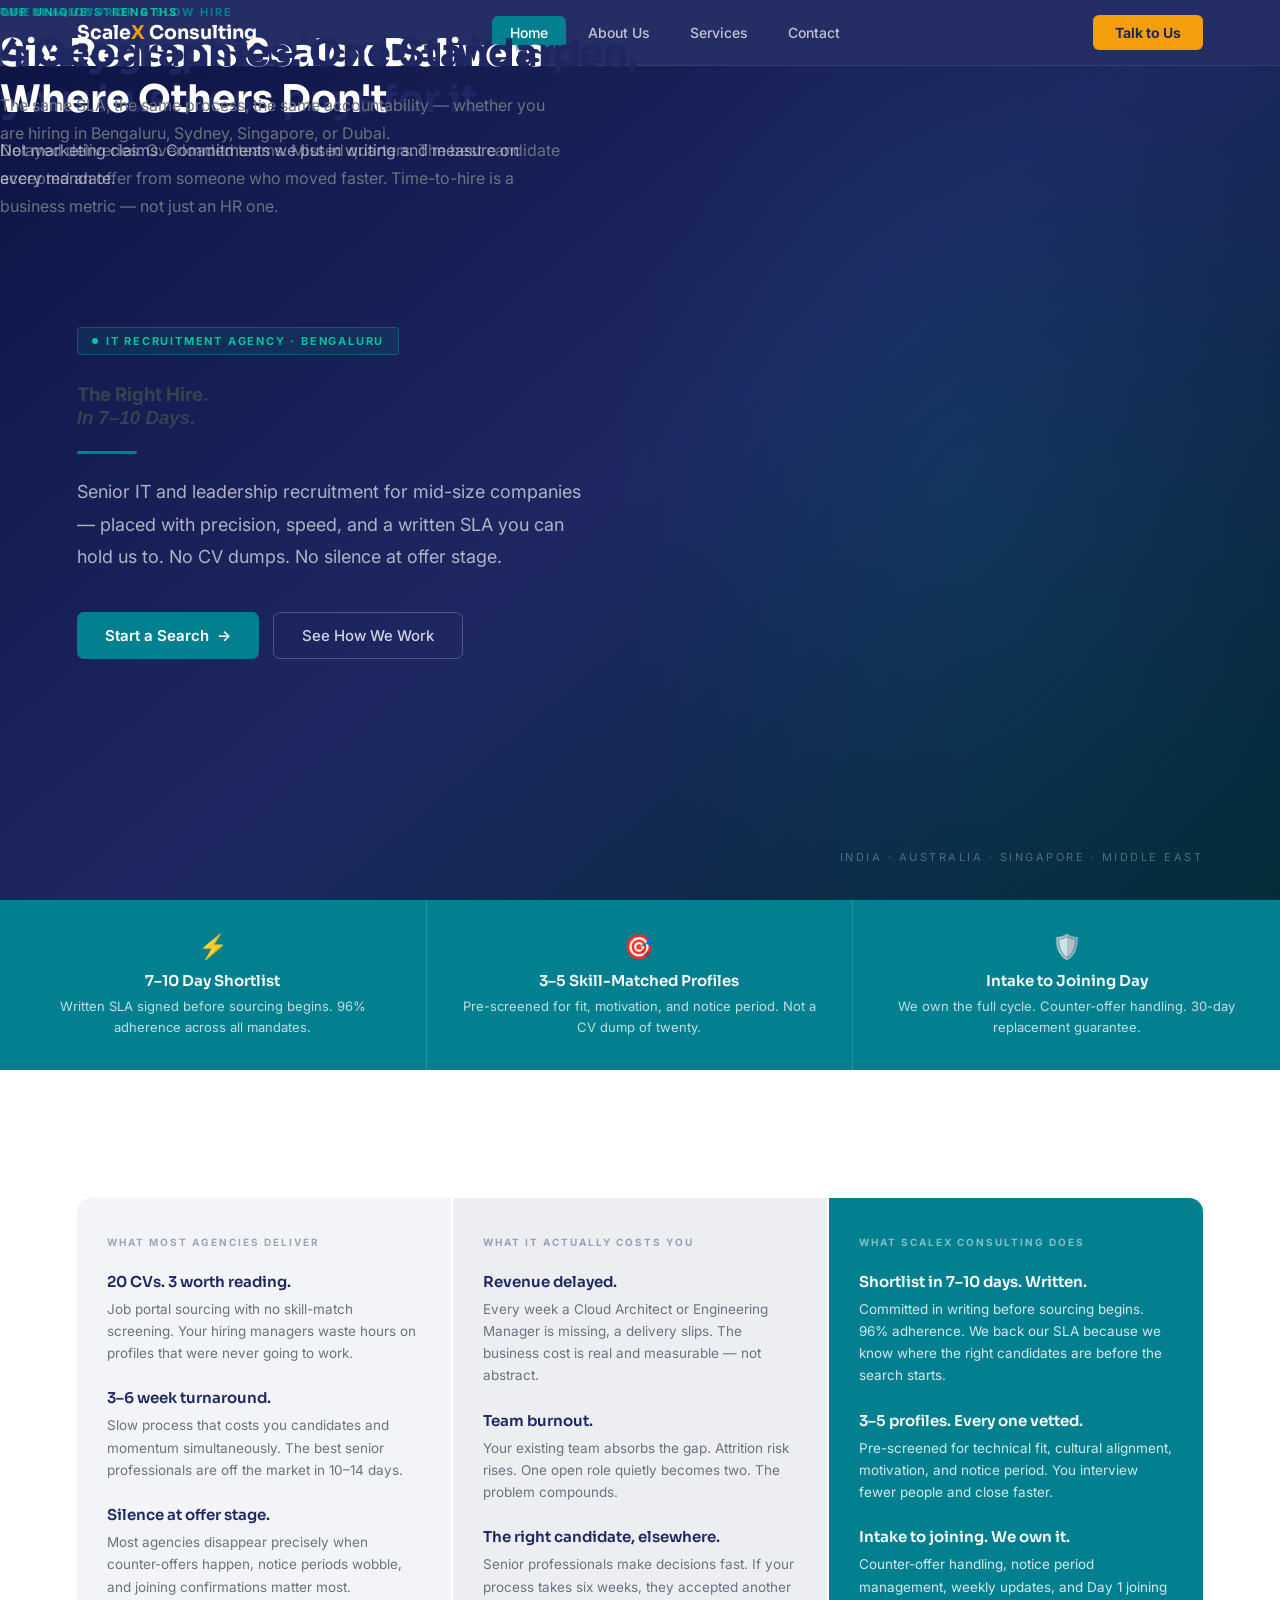
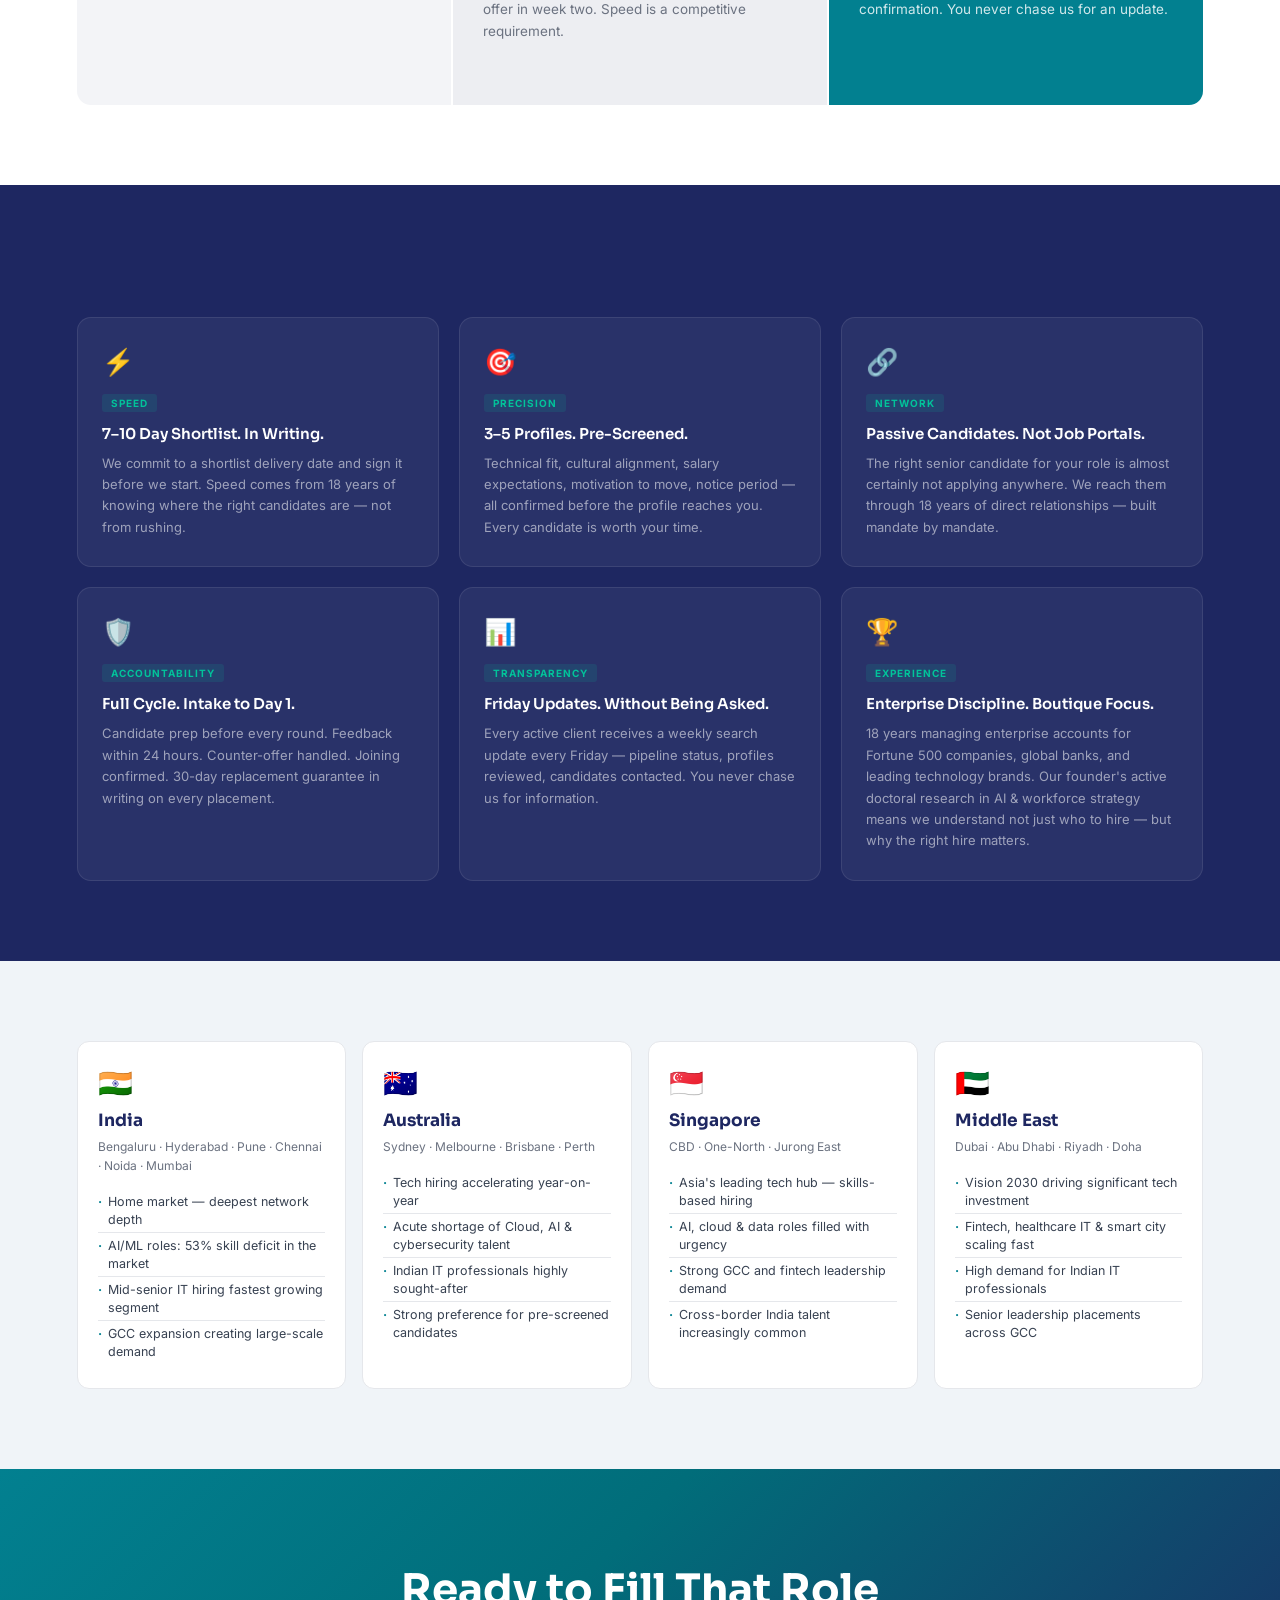
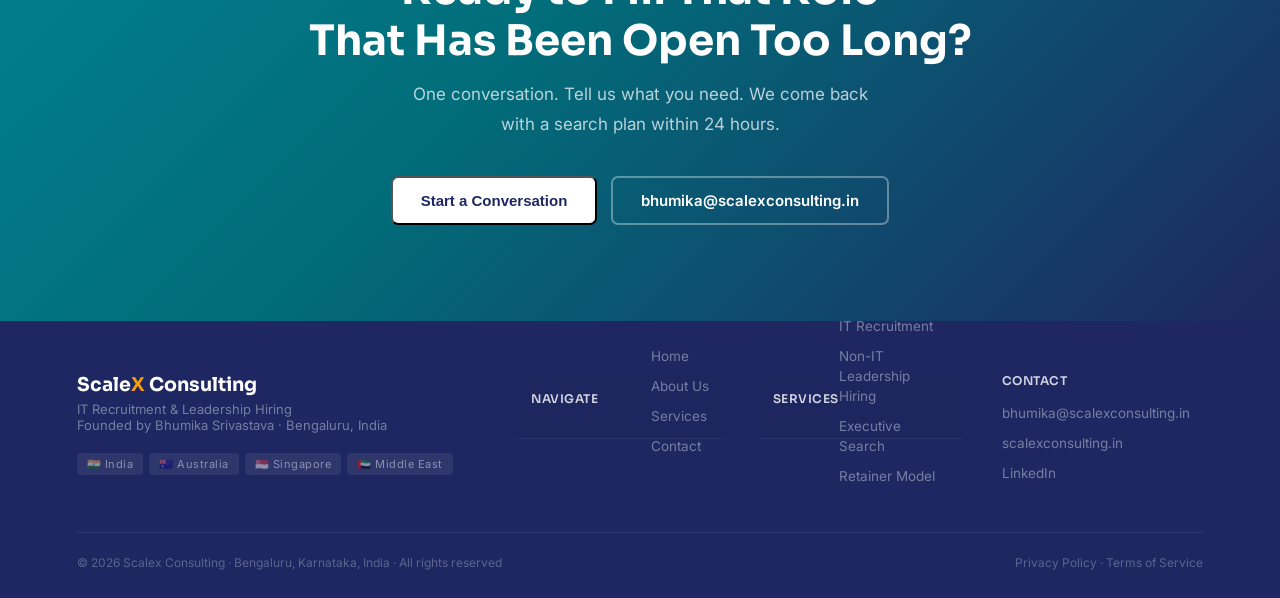
==== commit ecbb622f: "Fix CSS/HTML heading tag mismatches causing layout bleed - Add .pi h3 selector (HTML uses h3, CSS on" ====
--- a/website/index.html
+++ b/website/index.html
@@ -220,8 +220,10 @@
 .pc-3 .pc-lbl{color:rgba(255,255,255,.5)}
 .pi{margin-bottom:24px}
 .pi h4{font-family:var(--d);font-size:15px;font-weight:600;color:var(--navy);margin-bottom:7px}
+.pi h3{font-family:var(--d);font-size:15px;font-weight:600;color:var(--navy);margin-bottom:7px}
 .pi p{font-size:13.5px;color:var(--lg);line-height:1.65}
 .pc-3 .pi h4{color:var(--white)}
+.pc-3 .pi h3{color:var(--white)}
 .pc-3 .pi p{color:rgba(255,255,255,.82)}
 
 .why-strip{background:var(--navy);padding:80px 6%}
@@ -511,17 +513,17 @@
     <div class="promise-inner">
       <div class="promise-item">
         <div class="promise-icon" aria-hidden="true">⚡</div>
-        <h2>7–10 Day Shortlist</h2>
+        <h3>7–10 Day Shortlist</h3>
         <p>Written SLA signed before sourcing begins. 96% adherence across all mandates.</p>
       </div>
       <div class="promise-item">
         <div class="promise-icon" aria-hidden="true">🎯</div>
-        <h2>3–5 Skill-Matched Profiles</h2>
+        <h3>3–5 Skill-Matched Profiles</h3>
         <p>Pre-screened for fit, motivation, and notice period. Not a CV dump of twenty.</p>
       </div>
       <div class="promise-item">
         <div class="promise-icon" aria-hidden="true">🛡️</div>
-        <h2>Intake to Joining Day</h2>
+        <h3>Intake to Joining Day</h3>
         <p>We own the full cycle. Counter-offer handling. 30-day replacement guarantee.</p>
       </div>
     </div>
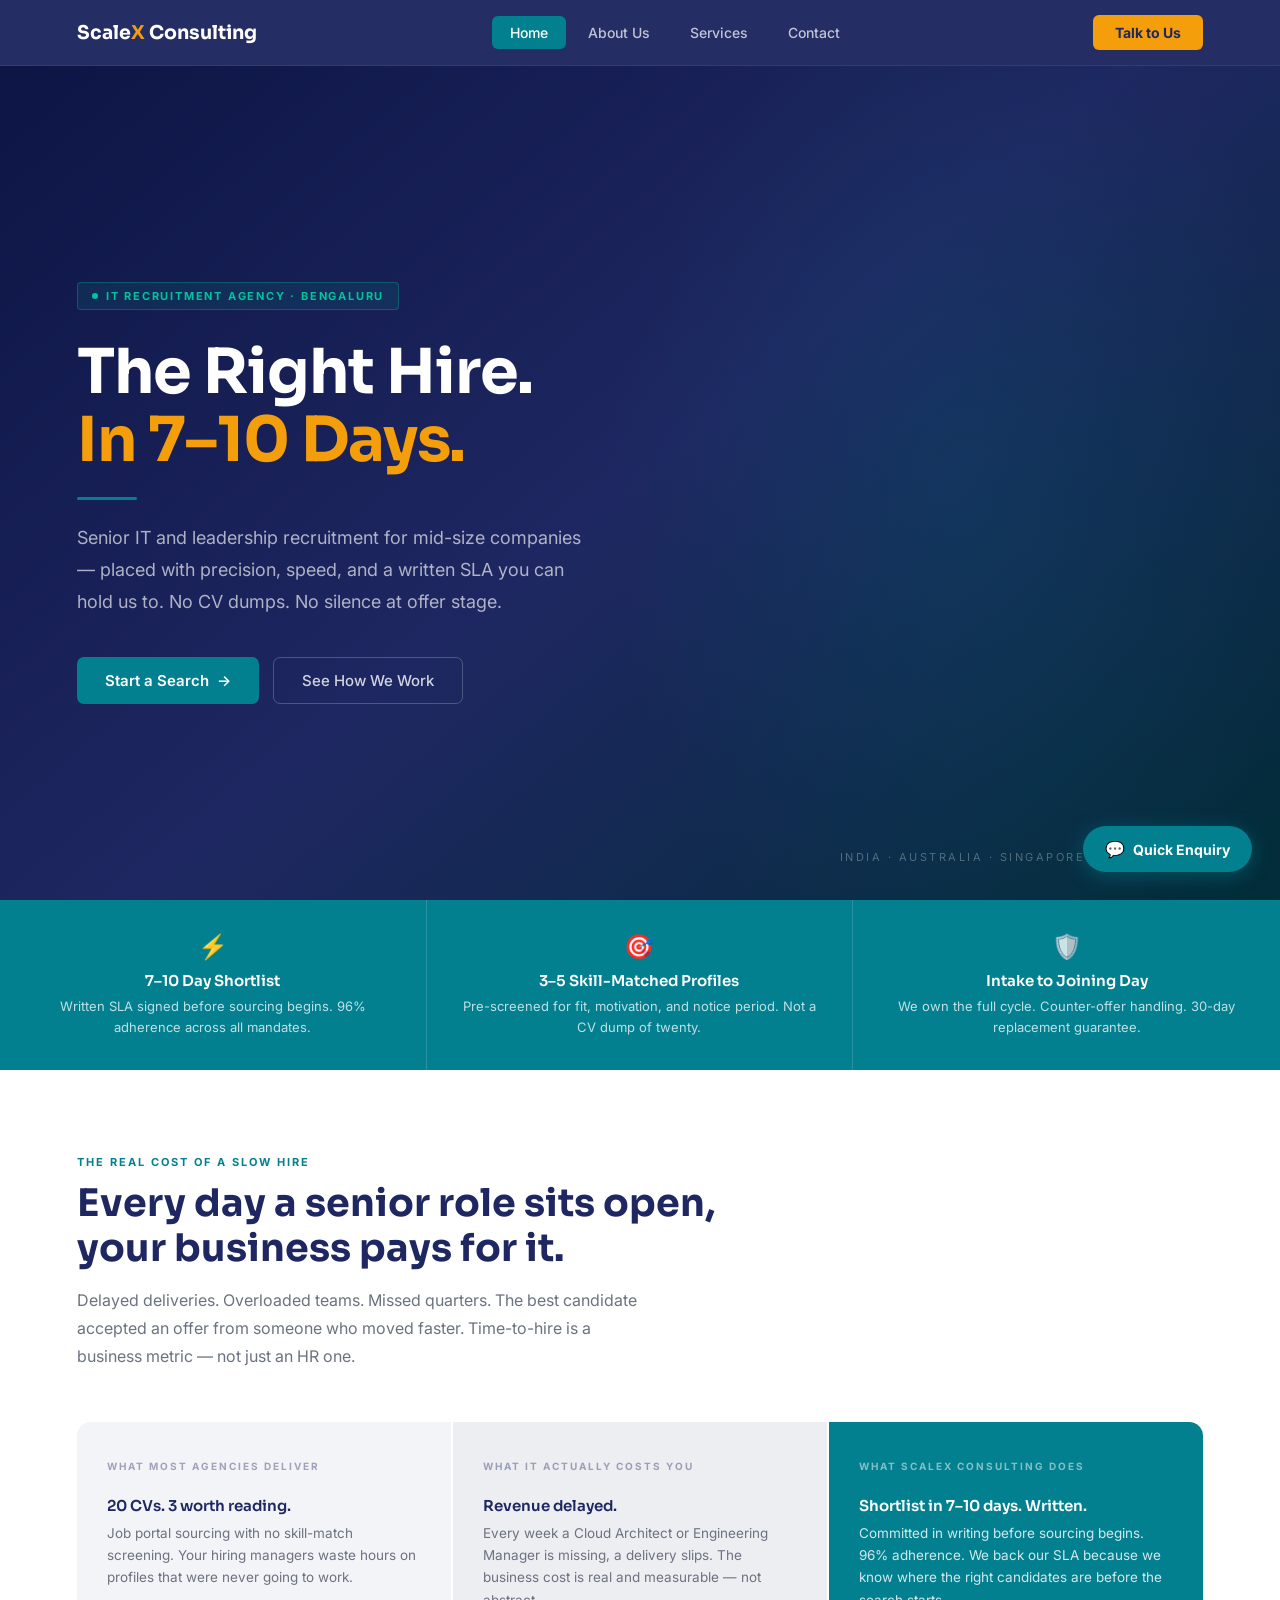
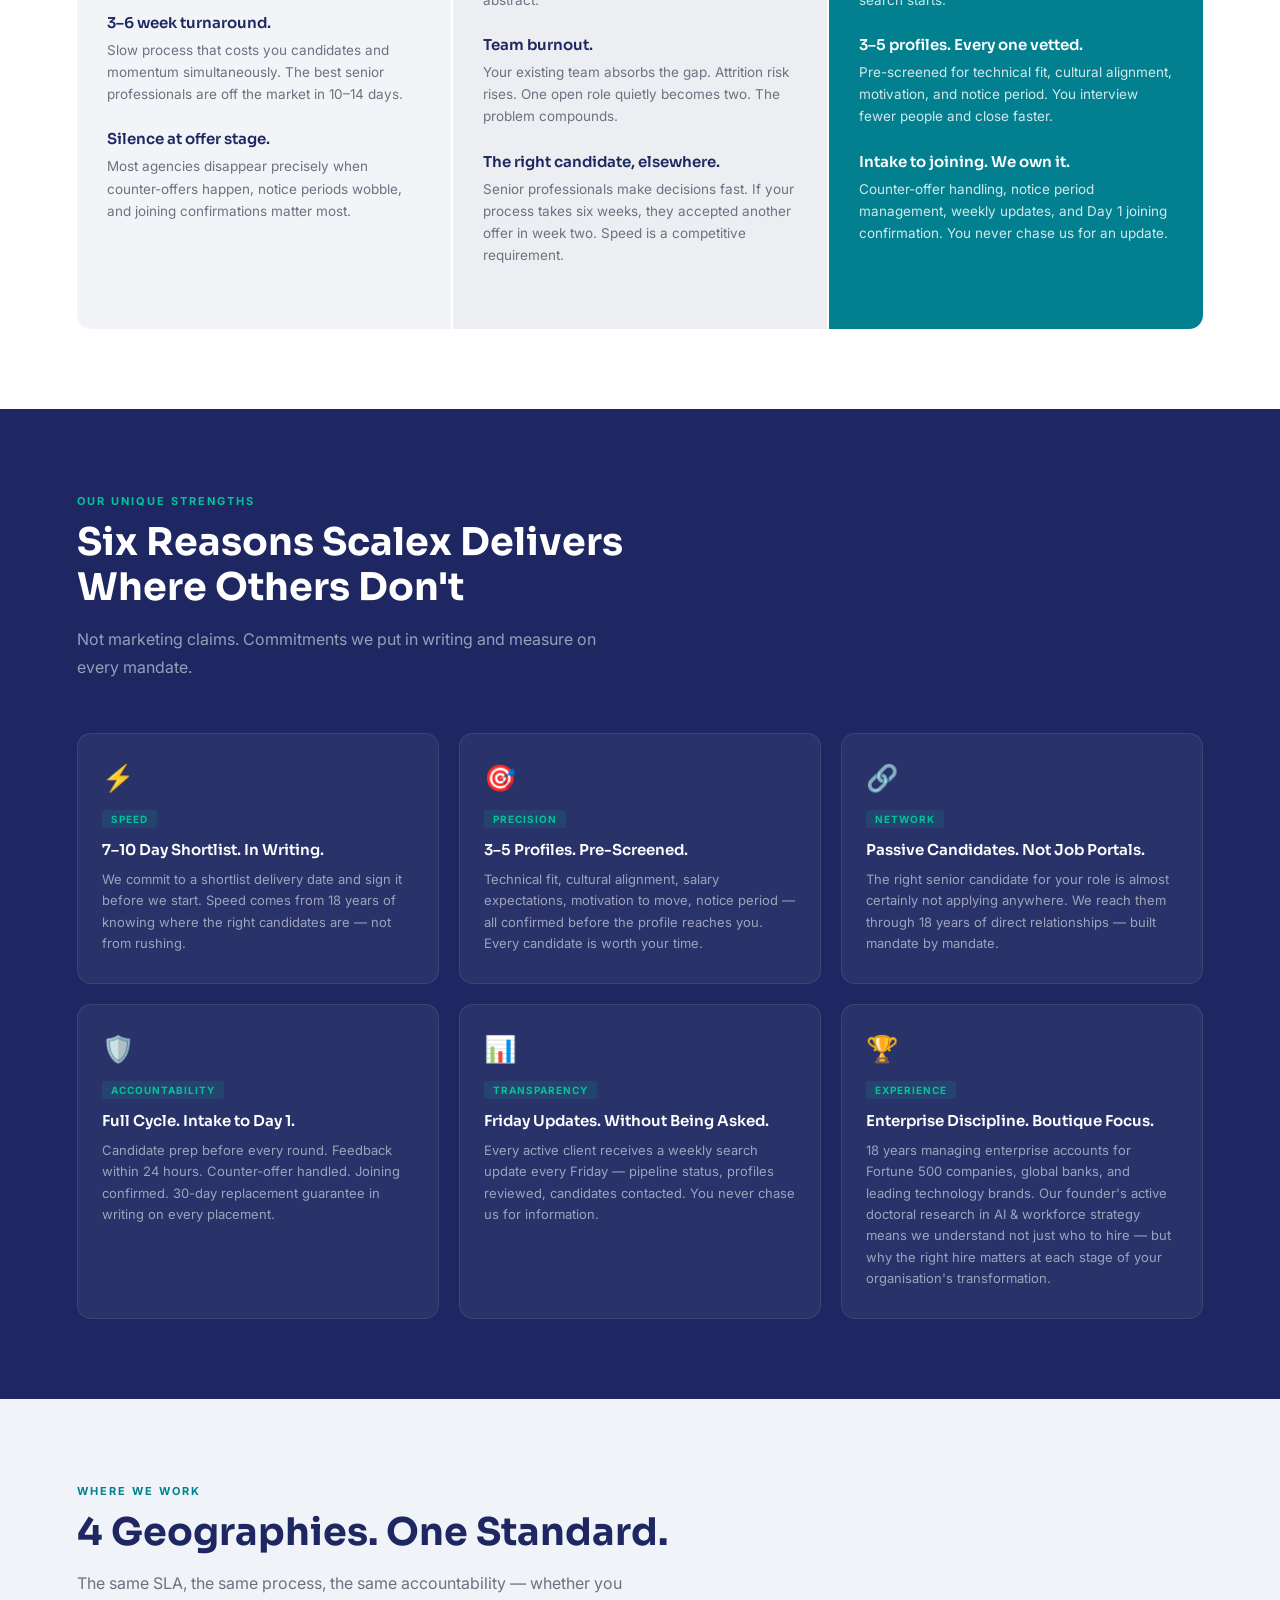
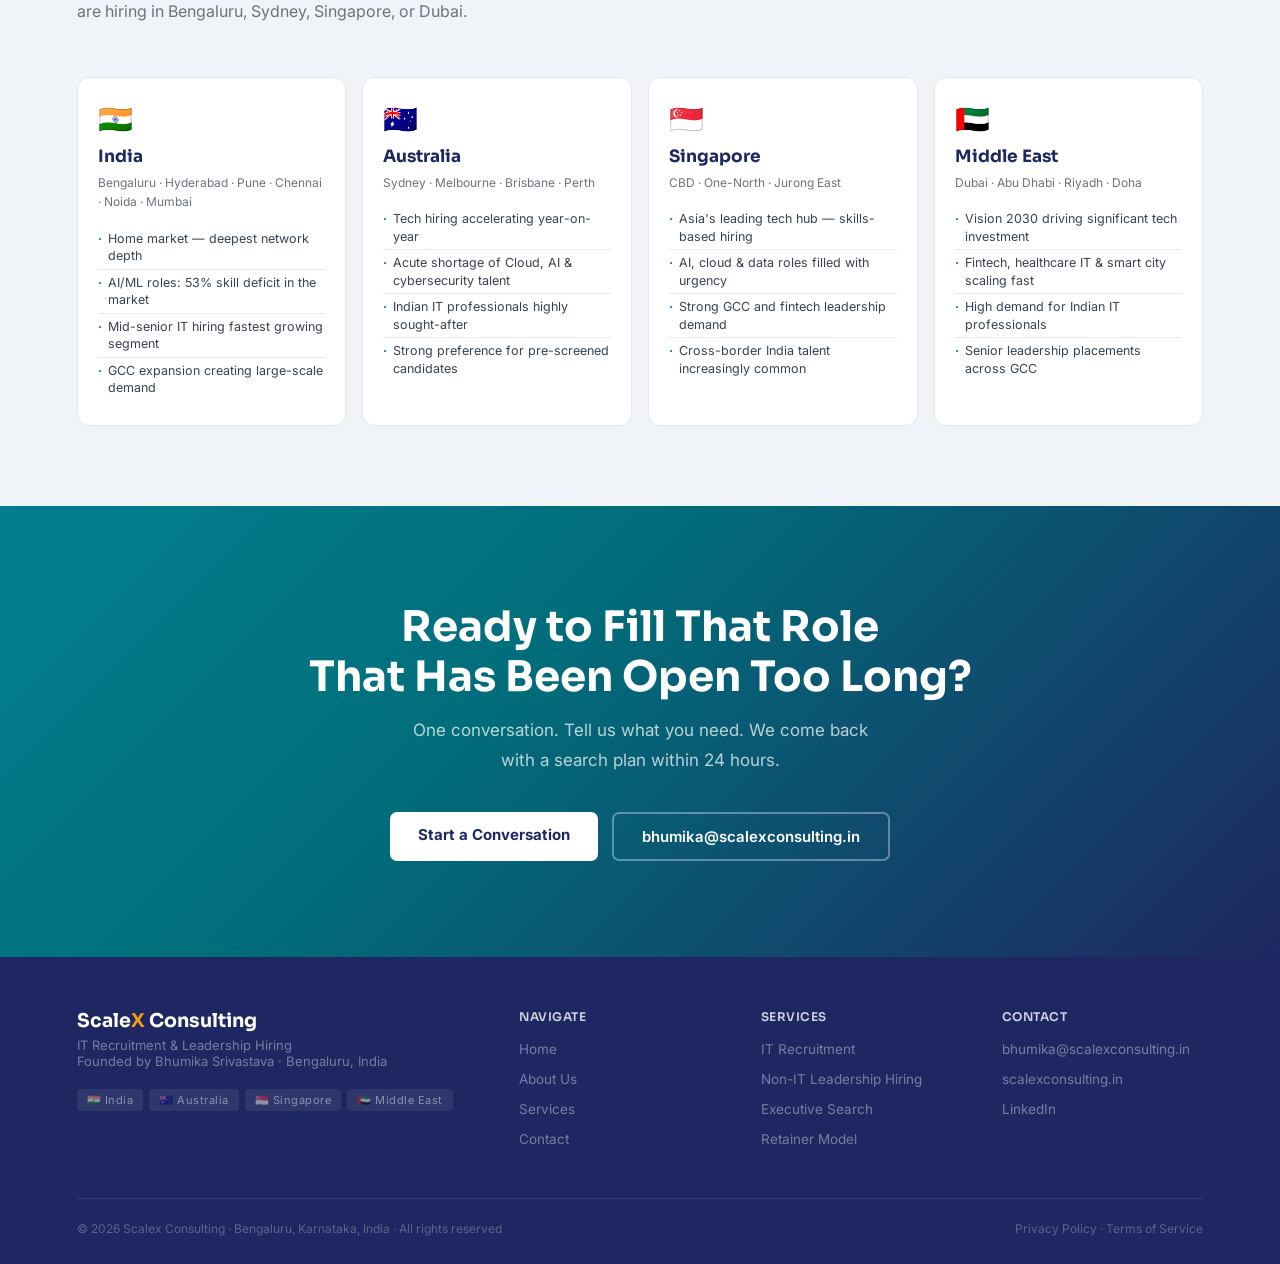
==== commit bddb7188: "Restore nav behavior, add floating Quick Enquiry popup, SEO & mobile nav - Talk to Us nav button rev" ====
--- a/website/index.html
+++ b/website/index.html
@@ -3,9 +3,8 @@
 <head>
 <meta charset="UTF-8">
 <meta name="viewport" content="width=device-width, initial-scale=1.0">
-
 <title>Scalex Consulting | IT Recruitment | India · Australia · Singapore · Middle East</title>
-<meta name="description" content="Senior IT and leadership recruitment for mid-size companies. Written SLA. Shortlist in 7–10 days. 96% adherence. India, Australia, Singapore, Middle East. Founded by Bhumika Srivastava.">
+<meta name="description" content="Senior IT and leadership recruitment for mid-size companies. Shortlist in 7–10 days. Written SLA. 96% adherence. India, Australia, Singapore, Middle East.">
 <meta name="keywords" content="IT recruitment India, senior IT hiring, leadership recruitment Bengaluru, IT staffing agency, technology recruitment, executive search India, recruitment agency Australia Singapore Middle East">
 <meta name="author" content="Bhumika Srivastava, Scalex Consulting">
 <meta name="robots" content="index, follow">
@@ -24,7 +23,6 @@
 <meta name="twitter:title" content="Scalex Consulting | Senior IT Recruitment">
 <meta name="twitter:description" content="Senior IT and leadership recruitment. Shortlist in 7–10 days. Written SLA. India · Australia · Singapore · Middle East.">
 
-<!-- Fonts -->
 <link href="https://fonts.googleapis.com/css2?family=Sora:wght@300;400;500;600;700&family=Inter:wght@300;400;500;600&display=swap" rel="stylesheet">
 
 <!-- JSON-LD Structured Data -->
@@ -55,9 +53,7 @@
       "@type": "ProfessionalService",
       "@id": "https://scalexconsulting.in/#service",
       "name": "Scalex Consulting",
-      "image": "https://scalexconsulting.in/logo.png",
       "url": "https://scalexconsulting.in",
-      "telephone": "",
       "email": "bhumika@scalexconsulting.in",
       "address": {
         "@type": "PostalAddress",
@@ -65,7 +61,6 @@
         "addressRegion": "Karnataka",
         "addressCountry": "IN"
       },
-      "priceRange": "$$",
       "openingHours": "Mo-Fr 09:00-18:00",
       "serviceType": "IT Recruitment and Leadership Hiring"
     },
@@ -112,16 +107,15 @@
 html{scroll-behavior:smooth}
 body{font-family:var(--b);color:var(--dg);background:var(--white);-webkit-font-smoothing:antialiased}
 
-/* ── NAV / HEADER ── */
-header{position:fixed;top:0;left:0;right:0;z-index:200}
-nav{background:rgba(30,39,97,0.97);backdrop-filter:blur(12px);height:66px;display:flex;align-items:center;justify-content:space-between;padding:0 6%;border-bottom:1px solid rgba(255,255,255,.07)}
+/* ── NAV ── */
+nav{position:fixed;top:0;left:0;right:0;z-index:200;background:rgba(30,39,97,0.97);backdrop-filter:blur(12px);height:66px;display:flex;align-items:center;justify-content:space-between;padding:0 6%;border-bottom:1px solid rgba(255,255,255,.07)}
 .logo{font-family:var(--d);font-size:19px;font-weight:700;color:var(--white);text-decoration:none;cursor:pointer}
 .logo span{color:var(--gold)}
 .nav-tabs{display:flex;gap:4px;list-style:none}
 .nav-tabs li a{color:rgba(255,255,255,.72);font-size:14px;font-weight:500;text-decoration:none;padding:8px 18px;border-radius:6px;transition:all .2s;display:block}
 .nav-tabs li a:hover{color:var(--white);background:rgba(255,255,255,.07)}
 .nav-tabs li a.active{color:var(--white);background:var(--teal)}
-.nav-cta{background:var(--gold);color:var(--navy);padding:9px 22px;border-radius:6px;font-size:14px;font-weight:700;text-decoration:none;transition:all .2s;white-space:nowrap;cursor:pointer;border:none;font-family:var(--b)}
+.nav-cta{background:var(--gold);color:var(--navy);padding:9px 22px;border-radius:6px;font-size:14px;font-weight:700;text-decoration:none;transition:all .2s;white-space:nowrap}
 .nav-cta:hover{background:#d97706}
 
 /* Hamburger */
@@ -147,14 +141,14 @@
 .popup-close{position:absolute;top:16px;right:18px;background:none;border:none;font-size:22px;color:var(--lg);cursor:pointer;line-height:1;padding:4px 8px;border-radius:4px;transition:color .2s}
 .popup-close:hover{color:var(--navy)}
 .popup-box h2{font-family:var(--d);font-size:22px;font-weight:700;color:var(--navy);margin-bottom:6px}
-.popup-box .popup-sub{font-size:14px;color:var(--lg);margin-bottom:24px;line-height:1.6}
+.popup-sub{font-size:14px;color:var(--lg);margin-bottom:24px;line-height:1.6}
 .popup-or{text-align:center;margin:20px 0 0;font-size:13px;color:var(--lg)}
 .popup-or a{color:var(--teal);font-weight:600;text-decoration:none}
 .popup-or a:hover{text-decoration:underline}
 .popup-success{display:none;text-align:center;padding:20px 0}
 .popup-success h3{font-family:var(--d);font-size:20px;font-weight:700;color:var(--navy);margin-bottom:10px}
 .popup-success p{font-size:15px;color:var(--lg);line-height:1.7}
-.popup-success .tick{font-size:48px;margin-bottom:16px}
+.popup-tick{font-size:48px;margin-bottom:16px}
 
 /* ── PAGES ── */
 .page{display:none;min-height:100vh;padding-top:66px}
@@ -163,6 +157,7 @@
 /* ── SHARED ── */
 .sec{padding:80px 6%}
 .sec-alt{background:var(--cream)}
+.sec-dark{background:var(--navy)}
 .ey{display:inline-block;font-size:11px;font-weight:700;color:var(--teal);letter-spacing:2px;text-transform:uppercase;margin-bottom:12px}
 .ey-lt{color:var(--lteal)}
 .st{font-family:var(--d);font-size:clamp(26px,3vw,38px);font-weight:700;color:var(--navy);line-height:1.2;margin-bottom:14px}
@@ -180,7 +175,7 @@
 .btn-ow:hover{border-color:var(--white)}
 .row{display:flex;gap:14px;flex-wrap:wrap}
 
-/* Form shared */
+/* Shared form elements (popup + contact page) */
 .fr2{display:grid;grid-template-columns:1fr 1fr;gap:14px}
 .fg{margin-bottom:16px}
 .fg label{display:block;font-size:13px;font-weight:600;color:var(--dg);margin-bottom:6px}
@@ -193,16 +188,21 @@
 /* ════════════════════════════
    PAGE 1 — HOME
 ════════════════════════════ */
+
+/* Hero */
 .hero{min-height:calc(100vh - 66px);background:linear-gradient(140deg,#0d1545 0%,#1E2761 50%,#012d38 100%);display:flex;align-items:center;padding:80px 6% 60px;position:relative;overflow:hidden}
 .hero::after{content:'';position:absolute;top:-20%;right:-5%;width:60%;height:140%;background:radial-gradient(ellipse at center,rgba(2,128,144,.15) 0%,transparent 65%);pointer-events:none}
 .hero-inner{max-width:680px;position:relative;z-index:2}
 .eyebrow{display:inline-flex;align-items:center;gap:8px;background:rgba(2,195,154,.1);border:1px solid rgba(2,195,154,.3);border-radius:4px;padding:6px 14px;font-size:11px;font-weight:700;color:var(--lteal);letter-spacing:1.8px;text-transform:uppercase;margin-bottom:28px}
 .dot{width:6px;height:6px;background:var(--lteal);border-radius:50%;animation:blink 2s infinite}
 @keyframes blink{0%,100%{opacity:1;transform:scale(1)}50%{opacity:.4;transform:scale(1.5)}}
+.hero h1{font-family:var(--d);font-size:clamp(38px,5vw,62px);font-weight:700;color:var(--white);line-height:1.1;letter-spacing:-1px;margin-bottom:10px}
+.hero h1 em{font-style:normal;color:var(--gold)}
 .hero-line{width:60px;height:3px;background:var(--teal);border-radius:2px;margin:22px 0}
 .hero-sub{font-size:18px;color:rgba(255,255,255,.65);line-height:1.8;max-width:520px;margin-bottom:38px}
 .hero-geo{position:absolute;bottom:36px;right:6%;font-size:11px;color:rgba(255,255,255,.3);letter-spacing:2.5px;text-transform:uppercase}
 
+/* 3-col promise strip */
 .promise{background:var(--teal);padding:0}
 .promise-inner{display:grid;grid-template-columns:repeat(3,1fr)}
 .promise-item{padding:32px 30px;border-right:1px solid rgba(255,255,255,.15);text-align:center}
@@ -211,6 +211,7 @@
 .promise-item p{font-size:13px;color:rgba(255,255,255,.75);line-height:1.6}
 .promise-icon{font-size:24px;margin-bottom:10px}
 
+/* Problem */
 .prob-grid{display:grid;grid-template-columns:1fr 1fr 1fr;gap:2px;border-radius:14px;overflow:hidden;margin-top:48px}
 .pc{padding:38px 30px}
 .pc-1{background:rgba(30,39,97,.05)}
@@ -220,21 +221,21 @@
 .pc-3 .pc-lbl{color:rgba(255,255,255,.5)}
 .pi{margin-bottom:24px}
 .pi h4{font-family:var(--d);font-size:15px;font-weight:600;color:var(--navy);margin-bottom:7px}
-.pi h3{font-family:var(--d);font-size:15px;font-weight:600;color:var(--navy);margin-bottom:7px}
 .pi p{font-size:13.5px;color:var(--lg);line-height:1.65}
 .pc-3 .pi h4{color:var(--white)}
-.pc-3 .pi h3{color:var(--white)}
 .pc-3 .pi p{color:rgba(255,255,255,.82)}
 
+/* Why strip */
 .why-strip{background:var(--navy);padding:80px 6%}
 .why-grid{display:grid;grid-template-columns:repeat(3,1fr);gap:20px;margin-top:52px}
 .why-card{background:rgba(255,255,255,.05);border:1px solid rgba(255,255,255,.09);border-radius:14px;padding:28px 24px;transition:border-color .2s,background .2s}
 .why-card:hover{border-color:var(--gold);background:rgba(255,255,255,.08)}
 .why-icon{font-size:26px;margin-bottom:14px}
 .why-tag{display:inline-block;background:rgba(2,195,154,.12);color:var(--lteal);font-size:10px;font-weight:700;padding:3px 9px;border-radius:3px;letter-spacing:1px;text-transform:uppercase;margin-bottom:12px}
-.why-card h3{font-family:var(--d);font-size:15px;font-weight:600;color:var(--white);margin-bottom:10px}
+.why-card h4{font-family:var(--d);font-size:15px;font-weight:600;color:var(--white);margin-bottom:10px}
 .why-card p{font-size:13px;color:rgba(255,255,255,.55);line-height:1.65}
 
+/* Markets home */
 .mkt-row{display:grid;grid-template-columns:repeat(4,1fr);gap:16px}
 .mkt-card{background:var(--white);border:1.5px solid var(--bdr);border-radius:12px;padding:24px 20px;transition:border-color .2s,box-shadow .2s}
 .mkt-card:hover{border-color:var(--teal);box-shadow:0 4px 16px rgba(2,128,144,.1)}
@@ -246,12 +247,13 @@
 .mkt-pts li:last-child{border-bottom:none}
 .mkt-pts li::before{content:'·';color:var(--teal);flex-shrink:0;font-weight:700}
 
+/* Home CTA */
 .home-cta{background:linear-gradient(135deg,var(--teal) 0%,#016d7a 40%,var(--navy) 100%);padding:96px 6%;text-align:center}
 .home-cta h2{font-family:var(--d);font-size:clamp(28px,3.5vw,42px);font-weight:700;color:var(--white);margin-bottom:14px;line-height:1.2}
 .home-cta p{font-size:17px;color:rgba(255,255,255,.72);max-width:480px;margin:0 auto 36px;line-height:1.75}
 
 /* ════════════════════════════
-   PAGE 2 — ABOUT
+   PAGE 2 — ABOUT US
 ════════════════════════════ */
 .about-hero{background:var(--navy);padding:80px 6%;display:grid;grid-template-columns:1.1fr 1fr;gap:60px;align-items:center}
 .about-hero-left h1{font-family:var(--d);font-size:clamp(30px,3.5vw,44px);font-weight:700;color:var(--white);line-height:1.2;margin-bottom:16px}
@@ -262,6 +264,7 @@
 .astat-num{font-family:var(--d);font-size:46px;font-weight:700;color:var(--gold);line-height:1;margin-bottom:6px}
 .astat-lbl{font-size:12px;color:rgba(255,255,255,.5);line-height:1.5}
 
+/* Founder bio */
 .founder-grid{display:grid;grid-template-columns:1fr 1.6fr;gap:48px;align-items:start}
 .founder-photo{background:var(--cream);border-radius:14px;padding:36px;text-align:center}
 .founder-initials{width:90px;height:90px;border-radius:50%;background:var(--navy);color:var(--gold);font-family:var(--d);font-size:32px;font-weight:700;display:flex;align-items:center;justify-content:center;margin:0 auto 18px}
@@ -270,17 +273,18 @@
 .founder-creds{display:flex;flex-direction:column;gap:10px;text-align:left}
 .cred{display:flex;align-items:flex-start;gap:10px;font-size:13px;color:var(--dg);line-height:1.5}
 .cred::before{content:'✦';color:var(--teal);font-size:11px;flex-shrink:0;margin-top:2px}
-.founder-bio h2{font-family:var(--d);font-size:22px;font-weight:600;color:var(--navy);margin-bottom:18px}
+.founder-bio h3{font-family:var(--d);font-size:22px;font-weight:600;color:var(--navy);margin-bottom:18px}
 .founder-bio p{font-size:14.5px;color:var(--dg);line-height:1.85;margin-bottom:16px}
 .quote-block{background:var(--teal);border-radius:12px;padding:24px 28px;margin-top:24px}
-.quote-block blockquote{font-size:15px;color:var(--white);line-height:1.75;font-style:italic;margin-bottom:12px}
-.quote-block cite{font-size:13px;color:rgba(255,255,255,.7);font-weight:600;font-style:normal}
-
+.quote-block p{font-size:15px;color:var(--white);line-height:1.75;font-style:italic;margin-bottom:12px}
+.quote-block span{font-size:13px;color:rgba(255,255,255,.7);font-weight:600}
+
+/* Mission values */
 .mission-grid{display:grid;grid-template-columns:repeat(3,1fr);gap:20px}
 .mv-card{border:1.5px solid var(--bdr);border-radius:14px;padding:28px 24px;transition:border-color .2s,box-shadow .2s}
 .mv-card:hover{border-color:var(--teal);box-shadow:0 4px 18px rgba(2,128,144,.09)}
 .mv-icon{font-size:28px;margin-bottom:14px}
-.mv-card h3{font-family:var(--d);font-size:16px;font-weight:600;color:var(--navy);margin-bottom:10px}
+.mv-card h4{font-family:var(--d);font-size:16px;font-weight:600;color:var(--navy);margin-bottom:10px}
 .mv-card p{font-size:13.5px;color:var(--lg);line-height:1.65}
 
 /* ════════════════════════════
@@ -290,6 +294,7 @@
 .svc-hero h1{font-family:var(--d);font-size:clamp(30px,3.5vw,44px);font-weight:700;color:var(--white);margin-bottom:14px;line-height:1.2}
 .svc-hero p{font-size:17px;color:rgba(255,255,255,.65);max-width:560px;margin:0 auto}
 
+/* Role cards */
 .role-grid{display:grid;grid-template-columns:1fr 1fr;gap:24px}
 .role-card{background:var(--white);border-radius:14px;overflow:hidden;box-shadow:0 1px 4px rgba(0,0,0,.06);transition:box-shadow .2s}
 .role-card:hover{box-shadow:0 8px 28px rgba(30,39,97,.1)}
@@ -303,20 +308,23 @@
 .rl li{font-size:13.5px;color:var(--dg);display:flex;align-items:flex-start;gap:7px;line-height:1.4}
 .rl li::before{content:'→';color:var(--teal);font-weight:700;flex-shrink:0;margin-top:1px}
 
+/* Process */
 .proc-grid{display:grid;grid-template-columns:repeat(3,1fr);gap:18px}
 .ps{background:var(--white);border-radius:14px;padding:28px 24px;position:relative;box-shadow:0 1px 3px rgba(0,0,0,.05);transition:box-shadow .2s}
 .ps:hover{box-shadow:0 6px 20px rgba(30,39,97,.08)}
 .pn{width:36px;height:36px;border-radius:50%;background:var(--navy);color:var(--white);font-family:var(--d);font-size:13px;font-weight:700;display:flex;align-items:center;justify-content:center;margin-bottom:14px}
 .pt{position:absolute;top:22px;right:22px;background:var(--gold);color:var(--navy);font-size:10px;font-weight:700;padding:3px 9px;border-radius:4px;letter-spacing:.5px}
-.ps h3{font-family:var(--d);font-size:15px;font-weight:600;color:var(--navy);margin-bottom:9px}
+.ps h4{font-family:var(--d);font-size:15px;font-weight:600;color:var(--navy);margin-bottom:9px}
 .ps p{font-size:13.5px;color:var(--lg);line-height:1.65}
 
+/* Sectors */
 .sec2-grid{display:grid;grid-template-columns:1fr 1fr;gap:24px}
 .scard{background:var(--white);border-radius:14px;padding:30px}
 .scard h3{font-family:var(--d);font-size:16px;font-weight:600;color:var(--navy);margin-bottom:16px;padding-bottom:12px;border-bottom:2px solid var(--teal)}
 .tags{display:flex;flex-wrap:wrap;gap:8px}
 .tag{background:var(--cream);color:var(--dg);font-size:13px;padding:6px 14px;border-radius:20px;border:1px solid var(--bdr)}
 
+/* Why compare */
 .ctab{width:100%;border-collapse:collapse;border-radius:12px;overflow:hidden;font-size:14px;box-shadow:0 1px 4px rgba(0,0,0,.07)}
 .ctab th{padding:13px 18px;font-family:var(--d);font-size:12px;font-weight:600;letter-spacing:.3px}
 .ctab th:first-child{text-align:left;background:var(--cream);color:var(--navy)}
@@ -338,20 +346,21 @@
 .contact-hero p{font-size:17px;color:rgba(255,255,255,.65);max-width:520px;margin:0 auto}
 
 .contact-grid{display:grid;grid-template-columns:1fr 1.5fr;gap:48px;align-items:start}
-.ci h2{font-family:var(--d);font-size:20px;font-weight:600;color:var(--navy);margin-bottom:22px}
+.ci h3{font-family:var(--d);font-size:20px;font-weight:600;color:var(--navy);margin-bottom:22px}
 .citem{display:flex;gap:14px;align-items:flex-start;margin-bottom:18px}
 .cico{width:42px;height:42px;border-radius:9px;background:var(--cream);border:1px solid var(--bdr);display:flex;align-items:center;justify-content:center;font-size:18px;flex-shrink:0}
 .cit strong{font-size:11px;color:var(--lg);display:block;margin-bottom:3px;text-transform:uppercase;letter-spacing:.5px}
 .cit a,.cit span{font-size:15px;color:var(--navy);font-weight:500;text-decoration:none}
 .cit a:hover{color:var(--teal)}
 .cf{background:var(--white);border-radius:14px;padding:36px;box-shadow:0 2px 14px rgba(0,0,0,.06)}
-.cf h2{font-family:var(--d);font-size:20px;font-weight:600;color:var(--navy);margin-bottom:24px}
-
+.cf h3{font-family:var(--d);font-size:20px;font-weight:600;color:var(--navy);margin-bottom:24px}
+
+/* Offices */
 .offices-grid{display:grid;grid-template-columns:repeat(4,1fr);gap:16px;margin-top:20px}
 .off-card{background:var(--white);border:1.5px solid var(--bdr);border-radius:12px;padding:22px 18px;text-align:center;transition:border-color .2s}
 .off-card:hover{border-color:var(--teal)}
 .off-flag{font-size:28px;margin-bottom:8px}
-.off-card h3{font-family:var(--d);font-size:15px;font-weight:700;color:var(--navy);margin-bottom:6px}
+.off-card h4{font-family:var(--d);font-size:15px;font-weight:700;color:var(--navy);margin-bottom:6px}
 .off-card p{font-size:12.5px;color:var(--lg);line-height:1.6}
 
 /* ── FOOTER ── */
@@ -371,22 +380,27 @@
 .fbot p,.fbot a{font-size:12px;color:rgba(255,255,255,.28);text-decoration:none}
 .fbot a:hover{color:var(--gold)}
 
+/* Floating CTA */
+.float-cta{position:fixed;bottom:28px;right:28px;z-index:300;background:var(--teal);color:var(--white);border:none;border-radius:50px;padding:13px 22px;font-size:14px;font-weight:700;font-family:var(--b);cursor:pointer;box-shadow:0 4px 20px rgba(2,128,144,.45);transition:all .25s;display:flex;align-items:center;gap:8px;white-space:nowrap}
+.float-cta:hover{background:#026d7a;transform:translateY(-2px);box-shadow:0 6px 24px rgba(2,128,144,.55)}
+.float-cta .fc-icon{font-size:16px}
+@media(max-width:480px){.float-cta{padding:12px 16px;font-size:13px;bottom:20px;right:16px}}
+
 /* ── RESPONSIVE ── */
 @media(max-width:1024px){
   .mkt-row,.offices-grid{grid-template-columns:1fr 1fr}
   .fg3{grid-template-columns:1fr 1fr}
   .about-hero{grid-template-columns:1fr;gap:40px}
-  .why-grid{grid-template-columns:1fr 1fr}
 }
-
 @media(max-width:768px){
+  .research-grid{grid-template-columns:1fr!important}
+  nav{padding:0 5%}
   .nav-tabs,.nav-cta{display:none}
   .hamburger{display:flex}
-  nav{padding:0 5%}
   .sec{padding:56px 5%}
   .why-strip{padding:56px 5%}
   .home-cta{padding:64px 5%}
-  .contact-hero,.svc-hero,.about-hero{padding:60px 5%}
+  .about-hero,.svc-hero,.contact-hero{padding:60px 5%}
   .prob-grid,.why-grid,.proc-grid,.mission-grid{grid-template-columns:1fr}
   .role-grid,.sec2-grid,.contact-grid,.founder-grid{grid-template-columns:1fr}
   .promise-inner{grid-template-columns:1fr}
@@ -396,12 +410,10 @@
   .fg3{grid-template-columns:1fr 1fr}
   .hero-geo{display:none}
   .rl{grid-template-columns:1fr}
-  .research-grid{grid-template-columns:1fr!important}
   .cf{padding:24px 20px}
   .ctab th,.ctab td{padding:10px 12px;font-size:12px}
   .popup-box{padding:28px 22px}
 }
-
 @media(max-width:480px){
   .sec{padding:48px 4%}
   .why-strip{padding:48px 4%}
@@ -411,58 +423,52 @@
   .mkt-row,.offices-grid{grid-template-columns:1fr}
   .fg3{grid-template-columns:1fr}
   .row{flex-direction:column}
-  .btn-p,.btn-s,.btn-w,.btn-ow{text-align:center;justify-content:center}
-  .astat-num{font-size:36px}
-  .hero-sub{font-size:16px}
 }
 </style>
 </head>
 <body>
 
-<!-- ══ HEADER / NAV ══ -->
-<header>
-  <nav role="navigation" aria-label="Main navigation">
-    <a class="logo" onclick="showPage('home')" aria-label="Scalex Consulting - Home">Scale<span>X</span> Consulting</a>
-    <ul class="nav-tabs" role="menubar">
-      <li role="none"><a href="#home" onclick="showPage('home')" id="tab-home" class="active" role="menuitem">Home</a></li>
-      <li role="none"><a href="#about" onclick="showPage('about')" id="tab-about" role="menuitem">About Us</a></li>
-      <li role="none"><a href="#services" onclick="showPage('services')" id="tab-services" role="menuitem">Services</a></li>
-      <li role="none"><a href="#contact" onclick="showPage('contact')" id="tab-contact" role="menuitem">Contact</a></li>
-    </ul>
-    <button class="nav-cta" onclick="openPopup()" aria-label="Talk to us - open contact form">Talk to Us</button>
-    <button class="hamburger" id="hamburger" aria-label="Toggle menu" aria-expanded="false">
-      <span></span><span></span><span></span>
-    </button>
-  </nav>
-
-  <!-- Mobile nav drawer -->
-  <div class="mobile-nav" id="mobile-nav" role="menu">
-    <a href="#home" onclick="showPage('home')" id="mob-tab-home" class="active" role="menuitem">Home</a>
-    <a href="#about" onclick="showPage('about')" id="mob-tab-about" role="menuitem">About Us</a>
-    <a href="#services" onclick="showPage('services')" id="mob-tab-services" role="menuitem">Services</a>
-    <a href="#contact" onclick="showPage('contact')" id="mob-tab-contact" role="menuitem">Contact</a>
-    <button class="mob-cta" onclick="openPopup()">Talk to Us →</button>
-  </div>
-</header>
+<!-- ══ NAV ══ -->
+<nav>
+  <a class="logo" onclick="showPage('home')">Scale<span>X</span> Consulting</a>
+  <ul class="nav-tabs">
+    <li><a href="#" onclick="showPage('home')" id="tab-home" class="active">Home</a></li>
+    <li><a href="#" onclick="showPage('about')" id="tab-about">About Us</a></li>
+    <li><a href="#" onclick="showPage('services')" id="tab-services">Services</a></li>
+    <li><a href="#" onclick="showPage('contact')" id="tab-contact">Contact</a></li>
+  </ul>
+  <a class="nav-cta" href="#" onclick="showPage('contact')">Talk to Us</a>
+  <button class="hamburger" id="hamburger" aria-label="Toggle menu" aria-expanded="false">
+    <span></span><span></span><span></span>
+  </button>
+</nav>
+
+<!-- Mobile nav drawer -->
+<div class="mobile-nav" id="mobile-nav">
+  <a href="#" onclick="showPage('home')" id="mob-tab-home" class="active">Home</a>
+  <a href="#" onclick="showPage('about')" id="mob-tab-about">About Us</a>
+  <a href="#" onclick="showPage('services')" id="mob-tab-services">Services</a>
+  <a href="#" onclick="showPage('contact')" id="mob-tab-contact">Contact</a>
+  <button class="mob-cta" onclick="showPage('contact')">Talk to Us →</button>
+</div>
 
 <!-- ══ POPUP MODAL ══ -->
-<div class="popup-overlay" id="popup-overlay" role="dialog" aria-modal="true" aria-labelledby="popup-title">
+<div class="popup-overlay" id="popup-overlay">
   <div class="popup-box">
     <button class="popup-close" onclick="closePopup()" aria-label="Close">&times;</button>
 
     <div id="popup-form-state">
-      <h2 id="popup-title">Let's Talk</h2>
+      <h2>Let's Talk</h2>
       <p class="popup-sub">Tell us about the role. We come back with a search plan within 24 hours — no obligation.</p>
-
       <div class="fr2">
-        <div class="fg"><label for="p-name">Your Name *</label><input id="p-name" type="text" placeholder="Full name" autocomplete="name"></div>
-        <div class="fg"><label for="p-company">Company *</label><input id="p-company" type="text" placeholder="Company name" autocomplete="organization"></div>
+        <div class="fg"><label>Your Name *</label><input id="p-name" type="text" placeholder="Full name"></div>
+        <div class="fg"><label>Company *</label><input id="p-company" type="text" placeholder="Company name"></div>
       </div>
       <div class="fr2">
-        <div class="fg"><label for="p-email">Work Email *</label><input id="p-email" type="email" placeholder="Work email" autocomplete="email"></div>
-        <div class="fg"><label for="p-phone">Phone</label><input id="p-phone" type="tel" placeholder="+91 / +61 / +65 / +971" autocomplete="tel"></div>
-      </div>
-      <div class="fg"><label for="p-enquiry">What do you need?</label>
+        <div class="fg"><label>Work Email *</label><input id="p-email" type="email" placeholder="Work email"></div>
+        <div class="fg"><label>Phone</label><input id="p-phone" type="tel" placeholder="+91 / +61 / +65 / +971"></div>
+      </div>
+      <div class="fg"><label>What do you need?</label>
         <select id="p-enquiry">
           <option value="">Select enquiry type</option>
           <option>IT Recruitment — Senior / Leadership Role</option>
@@ -472,7 +478,7 @@
           <option>Not sure yet — let's talk</option>
         </select>
       </div>
-      <div class="fg"><label for="p-message">Brief on the role</label>
+      <div class="fg"><label>Brief on the role</label>
         <textarea id="p-message" placeholder="Role title, level, location — the more you share, the faster we respond..."></textarea>
       </div>
       <button class="fsub" onclick="submitPopup()">Send Message &nbsp;→</button>
@@ -480,140 +486,142 @@
     </div>
 
     <div class="popup-success" id="popup-success">
-      <div class="tick">✅</div>
+      <div class="popup-tick">✅</div>
       <h3>Message Received</h3>
       <p>Thank you — we'll come back with a search plan within 24 hours on business days.</p>
     </div>
   </div>
 </div>
-
-<!-- ══ MAIN CONTENT ══ -->
-<main id="main-content">
 
 <!-- ══════════════════════════
      PAGE 1 — HOME
 ══════════════════════════ -->
-<article class="page active" id="page-home" aria-label="Home page">
-
-  <section class="hero" aria-label="Hero — IT Recruitment Agency">
+<div class="page active" id="page-home">
+
+  <!-- Hero -->
+  <div class="hero">
     <div class="hero-inner">
-      <div class="eyebrow"><span class="dot" aria-hidden="true"></span>IT Recruitment Agency · Bengaluru</div>
+      <div class="eyebrow"><span class="dot"></span>IT Recruitment Agency · Bengaluru</div>
       <h1>The Right Hire.<br><em>In 7–10 Days.</em></h1>
-      <div class="hero-line" aria-hidden="true"></div>
+      <div class="hero-line"></div>
       <p class="hero-sub">Senior IT and leadership recruitment for mid-size companies — placed with precision, speed, and a written SLA you can hold us to. No CV dumps. No silence at offer stage.</p>
       <div class="row">
-        <button class="btn-p" onclick="openPopup()">Start a Search &nbsp;→</button>
-        <a class="btn-s" href="#services" onclick="showPage('services')">See How We Work</a>
-      </div>
-    </div>
-    <p class="hero-geo" aria-label="Geographies served">India · Australia · Singapore · Middle East</p>
-  </section>
-
-  <section class="promise" aria-label="Our three core promises">
+        <a class="btn-p" href="#" onclick="showPage('contact')">Start a Search &nbsp;→</a>
+        <a class="btn-s" href="#" onclick="showPage('services')">See How We Work</a>
+      </div>
+    </div>
+    <div class="hero-geo">India · Australia · Singapore · Middle East</div>
+  </div>
+
+  <!-- Promise strip -->
+  <div class="promise">
     <div class="promise-inner">
       <div class="promise-item">
-        <div class="promise-icon" aria-hidden="true">⚡</div>
+        <div class="promise-icon">⚡</div>
         <h3>7–10 Day Shortlist</h3>
         <p>Written SLA signed before sourcing begins. 96% adherence across all mandates.</p>
       </div>
       <div class="promise-item">
-        <div class="promise-icon" aria-hidden="true">🎯</div>
+        <div class="promise-icon">🎯</div>
         <h3>3–5 Skill-Matched Profiles</h3>
         <p>Pre-screened for fit, motivation, and notice period. Not a CV dump of twenty.</p>
       </div>
       <div class="promise-item">
-        <div class="promise-icon" aria-hidden="true">🛡️</div>
+        <div class="promise-icon">🛡️</div>
         <h3>Intake to Joining Day</h3>
         <p>We own the full cycle. Counter-offer handling. 30-day replacement guarantee.</p>
       </div>
     </div>
-  </section>
-
-  <section class="sec" aria-label="The real cost of a slow hire">
-    <header class="sh">
+  </div>
+
+  <!-- Problem -->
+  <div class="sec">
+    <div class="sh">
       <span class="ey">The Real Cost of a Slow Hire</span>
       <h2 class="st">Every day a senior role sits open,<br>your business pays for it.</h2>
       <p class="ss">Delayed deliveries. Overloaded teams. Missed quarters. The best candidate accepted an offer from someone who moved faster. Time-to-hire is a business metric — not just an HR one.</p>
-    </header>
+    </div>
     <div class="prob-grid">
       <div class="pc pc-1">
-        <p class="pc-lbl">What most agencies deliver</p>
-        <div class="pi"><h3>20 CVs. 3 worth reading.</h3><p>Job portal sourcing with no skill-match screening. Your hiring managers waste hours on profiles that were never going to work.</p></div>
-        <div class="pi"><h3>3–6 week turnaround.</h3><p>Slow process that costs you candidates and momentum simultaneously. The best senior professionals are off the market in 10–14 days.</p></div>
-        <div class="pi"><h3>Silence at offer stage.</h3><p>Most agencies disappear precisely when counter-offers happen, notice periods wobble, and joining confirmations matter most.</p></div>
+        <div class="pc-lbl">What most agencies deliver</div>
+        <div class="pi"><h4>20 CVs. 3 worth reading.</h4><p>Job portal sourcing with no skill-match screening. Your hiring managers waste hours on profiles that were never going to work.</p></div>
+        <div class="pi"><h4>3–6 week turnaround.</h4><p>Slow process that costs you candidates and momentum simultaneously. The best senior professionals are off the market in 10–14 days.</p></div>
+        <div class="pi"><h4>Silence at offer stage.</h4><p>Most agencies disappear precisely when counter-offers happen, notice periods wobble, and joining confirmations matter most.</p></div>
       </div>
       <div class="pc pc-2">
-        <p class="pc-lbl">What it actually costs you</p>
-        <div class="pi"><h3>Revenue delayed.</h3><p>Every week a Cloud Architect or Engineering Manager is missing, a delivery slips. The business cost is real and measurable — not abstract.</p></div>
-        <div class="pi"><h3>Team burnout.</h3><p>Your existing team absorbs the gap. Attrition risk rises. One open role quietly becomes two. The problem compounds.</p></div>
-        <div class="pi"><h3>The right candidate, elsewhere.</h3><p>Senior professionals make decisions fast. If your process takes six weeks, they accepted another offer in week two. Speed is a competitive requirement.</p></div>
+        <div class="pc-lbl">What it actually costs you</div>
+        <div class="pi"><h4>Revenue delayed.</h4><p>Every week a Cloud Architect or Engineering Manager is missing, a delivery slips. The business cost is real and measurable — not abstract.</p></div>
+        <div class="pi"><h4>Team burnout.</h4><p>Your existing team absorbs the gap. Attrition risk rises. One open role quietly becomes two. The problem compounds.</p></div>
+        <div class="pi"><h4>The right candidate, elsewhere.</h4><p>Senior professionals make decisions fast. If your process takes six weeks, they accepted another offer in week two. Speed is a competitive requirement.</p></div>
       </div>
       <div class="pc pc-3">
-        <p class="pc-lbl">What Scalex Consulting does</p>
-        <div class="pi"><h3>Shortlist in 7–10 days. Written.</h3><p>Committed in writing before sourcing begins. 96% adherence. We back our SLA because we know where the right candidates are before the search starts.</p></div>
-        <div class="pi"><h3>3–5 profiles. Every one vetted.</h3><p>Pre-screened for technical fit, cultural alignment, motivation, and notice period. You interview fewer people and close faster.</p></div>
-        <div class="pi"><h3>Intake to joining. We own it.</h3><p>Counter-offer handling, notice period management, weekly updates, and Day 1 joining confirmation. You never chase us for an update.</p></div>
-      </div>
-    </div>
-  </section>
-
-  <section class="why-strip" aria-label="Six reasons Scalex delivers where others don't">
-    <header class="sh">
+        <div class="pc-lbl">What Scalex Consulting does</div>
+        <div class="pi"><h4>Shortlist in 7–10 days. Written.</h4><p>Committed in writing before sourcing begins. 96% adherence. We back our SLA because we know where the right candidates are before the search starts.</p></div>
+        <div class="pi"><h4>3–5 profiles. Every one vetted.</h4><p>Pre-screened for technical fit, cultural alignment, motivation, and notice period. You interview fewer people and close faster.</p></div>
+        <div class="pi"><h4>Intake to joining. We own it.</h4><p>Counter-offer handling, notice period management, weekly updates, and Day 1 joining confirmation. You never chase us for an update.</p></div>
+      </div>
+    </div>
+  </div>
+
+  <!-- Why Scalex -->
+  <div class="why-strip">
+    <div class="sh">
       <span class="ey ey-lt">Our Unique Strengths</span>
       <h2 class="st st-w">Six Reasons Scalex Delivers<br>Where Others Don't</h2>
       <p class="ss ss-w">Not marketing claims. Commitments we put in writing and measure on every mandate.</p>
-    </header>
+    </div>
     <div class="why-grid">
       <div class="why-card">
-        <div class="why-icon" aria-hidden="true">⚡</div>
-        <span class="why-tag">Speed</span>
-        <h3>7–10 Day Shortlist. In Writing.</h3>
+        <div class="why-icon">⚡</div>
+        <div class="why-tag">Speed</div>
+        <h4>7–10 Day Shortlist. In Writing.</h4>
         <p>We commit to a shortlist delivery date and sign it before we start. Speed comes from 18 years of knowing where the right candidates are — not from rushing.</p>
       </div>
       <div class="why-card">
-        <div class="why-icon" aria-hidden="true">🎯</div>
-        <span class="why-tag">Precision</span>
-        <h3>3–5 Profiles. Pre-Screened.</h3>
+        <div class="why-icon">🎯</div>
+        <div class="why-tag">Precision</div>
+        <h4>3–5 Profiles. Pre-Screened.</h4>
         <p>Technical fit, cultural alignment, salary expectations, motivation to move, notice period — all confirmed before the profile reaches you. Every candidate is worth your time.</p>
       </div>
       <div class="why-card">
-        <div class="why-icon" aria-hidden="true">🔗</div>
-        <span class="why-tag">Network</span>
-        <h3>Passive Candidates. Not Job Portals.</h3>
+        <div class="why-icon">🔗</div>
+        <div class="why-tag">Network</div>
+        <h4>Passive Candidates. Not Job Portals.</h4>
         <p>The right senior candidate for your role is almost certainly not applying anywhere. We reach them through 18 years of direct relationships — built mandate by mandate.</p>
       </div>
       <div class="why-card">
-        <div class="why-icon" aria-hidden="true">🛡️</div>
-        <span class="why-tag">Accountability</span>
-        <h3>Full Cycle. Intake to Day 1.</h3>
+        <div class="why-icon">🛡️</div>
+        <div class="why-tag">Accountability</div>
+        <h4>Full Cycle. Intake to Day 1.</h4>
         <p>Candidate prep before every round. Feedback within 24 hours. Counter-offer handled. Joining confirmed. 30-day replacement guarantee in writing on every placement.</p>
       </div>
       <div class="why-card">
-        <div class="why-icon" aria-hidden="true">📊</div>
-        <span class="why-tag">Transparency</span>
-        <h3>Friday Updates. Without Being Asked.</h3>
+        <div class="why-icon">📊</div>
+        <div class="why-tag">Transparency</div>
+        <h4>Friday Updates. Without Being Asked.</h4>
         <p>Every active client receives a weekly search update every Friday — pipeline status, profiles reviewed, candidates contacted. You never chase us for information.</p>
       </div>
       <div class="why-card">
-        <div class="why-icon" aria-hidden="true">🏆</div>
-        <span class="why-tag">Experience</span>
-        <h3>Enterprise Discipline. Boutique Focus.</h3>
-        <p>18 years managing enterprise accounts for Fortune 500 companies, global banks, and leading technology brands. Our founder's active doctoral research in AI &amp; workforce strategy means we understand not just who to hire — but why the right hire matters.</p>
-      </div>
-    </div>
-  </section>
-
-  <section class="sec sec-alt" aria-label="Markets we serve">
-    <header class="sh">
+        <div class="why-icon">🏆</div>
+        <div class="why-tag">Experience</div>
+        <h4>Enterprise Discipline. Boutique Focus.</h4>
+        <p>18 years managing enterprise accounts for Fortune 500 companies, global banks, and leading technology brands. Our founder's active doctoral research in AI &amp; workforce strategy means we understand not just who to hire — but why the right hire matters at each stage of your organisation's transformation.</p>
+      </div>
+    </div>
+  </div>
+
+  <!-- Markets -->
+  <div class="sec sec-alt">
+    <div class="sh">
       <span class="ey">Where We Work</span>
       <h2 class="st">4 Geographies. One Standard.</h2>
       <p class="ss">The same SLA, the same process, the same accountability — whether you are hiring in Bengaluru, Sydney, Singapore, or Dubai.</p>
-    </header>
+    </div>
     <div class="mkt-row">
       <div class="mkt-card">
-        <div class="mkt-flag" aria-hidden="true">🇮🇳</div>
+        <div class="mkt-flag">🇮🇳</div>
         <h3>India</h3>
-        <p class="mkt-cities">Bengaluru · Hyderabad · Pune · Chennai · Noida · Mumbai</p>
+        <div class="mkt-cities">Bengaluru · Hyderabad · Pune · Chennai · Noida · Mumbai</div>
         <ul class="mkt-pts">
           <li>Home market — deepest network depth</li>
           <li>AI/ML roles: 53% skill deficit in the market</li>
@@ -622,90 +630,92 @@
         </ul>
       </div>
       <div class="mkt-card">
-        <div class="mkt-flag" aria-hidden="true">🇦🇺</div>
+        <div class="mkt-flag">🇦🇺</div>
         <h3>Australia</h3>
-        <p class="mkt-cities">Sydney · Melbourne · Brisbane · Perth</p>
+        <div class="mkt-cities">Sydney · Melbourne · Brisbane · Perth</div>
         <ul class="mkt-pts">
           <li>Tech hiring accelerating year-on-year</li>
-          <li>Acute shortage of Cloud, AI &amp; cybersecurity talent</li>
+          <li>Acute shortage of Cloud, AI & cybersecurity talent</li>
           <li>Indian IT professionals highly sought-after</li>
           <li>Strong preference for pre-screened candidates</li>
         </ul>
       </div>
       <div class="mkt-card">
-        <div class="mkt-flag" aria-hidden="true">🇸🇬</div>
+        <div class="mkt-flag">🇸🇬</div>
         <h3>Singapore</h3>
-        <p class="mkt-cities">CBD · One-North · Jurong East</p>
+        <div class="mkt-cities">CBD · One-North · Jurong East</div>
         <ul class="mkt-pts">
           <li>Asia's leading tech hub — skills-based hiring</li>
-          <li>AI, cloud &amp; data roles filled with urgency</li>
+          <li>AI, cloud & data roles filled with urgency</li>
           <li>Strong GCC and fintech leadership demand</li>
           <li>Cross-border India talent increasingly common</li>
         </ul>
       </div>
       <div class="mkt-card">
-        <div class="mkt-flag" aria-hidden="true">🇦🇪</div>
+        <div class="mkt-flag">🇦🇪</div>
         <h3>Middle East</h3>
-        <p class="mkt-cities">Dubai · Abu Dhabi · Riyadh · Doha</p>
+        <div class="mkt-cities">Dubai · Abu Dhabi · Riyadh · Doha</div>
         <ul class="mkt-pts">
           <li>Vision 2030 driving significant tech investment</li>
-          <li>Fintech, healthcare IT &amp; smart city scaling fast</li>
+          <li>Fintech, healthcare IT & smart city scaling fast</li>
           <li>High demand for Indian IT professionals</li>
           <li>Senior leadership placements across GCC</li>
         </ul>
       </div>
     </div>
-  </section>
-
-  <section class="home-cta" aria-label="Call to action">
+  </div>
+
+  <!-- Home CTA -->
+  <div class="home-cta">
     <h2>Ready to Fill That Role<br>That Has Been Open Too Long?</h2>
     <p>One conversation. Tell us what you need. We come back with a search plan within 24 hours.</p>
     <div class="row" style="justify-content:center">
-      <button class="btn-w" onclick="openPopup()">Start a Conversation</button>
+      <a class="btn-w" href="#" onclick="showPage('contact')">Start a Conversation</a>
       <a class="btn-ow" href="mailto:bhumika@scalexconsulting.in">bhumika@scalexconsulting.in</a>
     </div>
-  </section>
+  </div>
 
   <footer>
     <div class="fg3">
       <div>
-        <p class="fb-name">Scale<span>X</span> Consulting</p>
-        <p class="fb-tl">IT Recruitment &amp; Leadership Hiring<br>Founded by Bhumika Srivastava · Bengaluru, India</p>
+        <div class="fb-name">Scale<span>X</span> Consulting</div>
+        <div class="fb-tl">IT Recruitment & Leadership Hiring<br>Founded by Bhumika Srivastava · Bengaluru, India</div>
         <div class="f-geos">
           <span class="fgt">🇮🇳 India</span><span class="fgt">🇦🇺 Australia</span><span class="fgt">🇸🇬 Singapore</span><span class="fgt">🇦🇪 Middle East</span>
         </div>
       </div>
-      <nav class="fc" aria-label="Footer navigation"><h4>Navigate</h4><ul>
+      <div class="fc"><h4>Navigate</h4><ul>
         <li><span onclick="showPage('home')">Home</span></li>
         <li><span onclick="showPage('about')">About Us</span></li>
         <li><span onclick="showPage('services')">Services</span></li>
         <li><span onclick="showPage('contact')">Contact</span></li>
-      </ul></nav>
-      <nav class="fc" aria-label="Services"><h4>Services</h4><ul>
+      </ul></div>
+      <div class="fc"><h4>Services</h4><ul>
         <li><span onclick="showPage('services')">IT Recruitment</span></li>
         <li><span onclick="showPage('services')">Non-IT Leadership Hiring</span></li>
         <li><span onclick="showPage('services')">Executive Search</span></li>
         <li><span onclick="showPage('services')">Retainer Model</span></li>
-      </ul></nav>
-      <address class="fc" style="font-style:normal"><h4>Contact</h4><ul>
+      </ul></div>
+      <div class="fc"><h4>Contact</h4><ul>
         <li><a href="mailto:bhumika@scalexconsulting.in">bhumika@scalexconsulting.in</a></li>
         <li><a href="https://scalexconsulting.in">scalexconsulting.in</a></li>
-        <li><a href="https://linkedin.com/in/bhumikasrivastava" target="_blank" rel="noopener noreferrer">LinkedIn</a></li>
-      </ul></address>
+        <li><a href="https://linkedin.com/in/bhumikasrivastava" target="_blank">LinkedIn</a></li>
+      </ul></div>
     </div>
     <div class="fbot">
       <p>© 2026 Scalex Consulting · Bengaluru, Karnataka, India · All rights reserved</p>
       <p><a href="#">Privacy Policy</a>&nbsp;·&nbsp;<a href="#">Terms of Service</a></p>
     </div>
   </footer>
-</article>
+</div>
 
 <!-- ══════════════════════════
      PAGE 2 — ABOUT US
 ══════════════════════════ -->
-<article class="page" id="page-about" aria-label="About Scalex Consulting">
-
-  <section class="about-hero" aria-label="About overview">
+<div class="page" id="page-about">
+
+  <!-- About Hero -->
+  <div class="about-hero">
     <div class="about-hero-left">
       <span class="ey ey-lt" style="margin-bottom:14px;display:inline-block">About Scalex Consulting</span>
       <h1>Built on 18 Years of Enterprise Staffing Experience</h1>
@@ -713,50 +723,64 @@
       <p style="color:rgba(255,255,255,.65);font-size:15px;line-height:1.8">We place senior IT and non-IT leadership talent for mid-size companies across India, Australia, Singapore, and the Middle East — with a written SLA, a capped mandate model, and full-cycle accountability that most agencies have never offered.</p>
       <div style="display:inline-flex;align-items:center;gap:8px;background:rgba(2,195,154,.1);border:1px solid rgba(2,195,154,.3);border-radius:4px;padding:7px 14px;margin-top:8px"><span style="font-size:11px;font-weight:700;color:#02C39A;letter-spacing:1.5px;text-transform:uppercase">Doctoral Researcher · AI &amp; Workforce Strategy</span></div>
     </div>
-    <div class="about-stats" aria-label="Key statistics">
-      <div class="astat"><div class="astat-num">18</div><div class="astat-lbl">Years Enterprise<br>Staffing Experience</div></div>
-      <div class="astat"><div class="astat-num">96%</div><div class="astat-lbl">SLA Adherence Across<br>All Active Mandates</div></div>
-      <div class="astat"><div class="astat-num">94%+</div><div class="astat-lbl">Client Retention Rate<br>Across Portfolio</div></div>
-      <div class="astat"><div class="astat-num">60+</div><div class="astat-lbl">Enterprise Accounts<br>Managed Directly</div></div>
-    </div>
-  </section>
-
-  <section class="sec" aria-label="Founder — Bhumika Srivastava">
-    <header class="sh">
+    <div class="about-stats">
+      <div class="astat">
+        <div class="astat-num">18</div>
+        <div class="astat-lbl">Years Enterprise<br>Staffing Experience</div>
+      </div>
+      <div class="astat">
+        <div class="astat-num">96%</div>
+        <div class="astat-lbl">SLA Adherence Across<br>All Active Mandates</div>
+      </div>
+      <div class="astat">
+        <div class="astat-num">94%+</div>
+        <div class="astat-lbl">Client Retention Rate<br>Across Portfolio</div>
+      </div>
+      <div class="astat">
+        <div class="astat-num">60+</div>
+        <div class="astat-lbl">Enterprise Accounts<br>Managed Directly</div>
+      </div>
+    </div>
+  </div>
+
+  <!-- Founder -->
+  <div class="sec">
+    <div class="sh">
       <span class="ey">The Founder</span>
       <h2 class="st">Meet Bhumika Srivastava</h2>
-      <p class="ss">Director &amp; Founder — Scalex Consulting</p>
-    </header>
+      <p class="ss">Director & Founder — Scalex Consulting</p>
+    </div>
     <div class="founder-grid">
-      <aside class="founder-photo" aria-label="Founder credentials">
-        <div class="founder-initials" aria-hidden="true">BS</div>
-        <p class="founder-name">Bhumika Srivastava</p>
-        <p class="founder-title">Founder &amp; Director, Scalex Consulting</p>
+      <div class="founder-photo">
+        <div class="founder-initials">BS</div>
+        <div class="founder-name">Bhumika Srivastava</div>
+        <div class="founder-title">Founder & Director, Scalex Consulting</div>
         <div class="founder-creds">
           <div class="cred">Doctoral Researcher — AI-Driven Workforce Strategy &amp; Strategic Management</div>
           <div class="cred">Harvard University — Organisational Leadership Certification</div>
           <div class="cred">MEDDIC Sales Methodology Certification</div>
           <div class="cred">18 years in enterprise staffing — Adecco · Indeed and leading staffing organisations</div>
-          <div class="cred">60+ enterprise MSP accounts managed with full P&amp;L ownership</div>
+          <div class="cred">60+ enterprise MSP accounts managed with full P&L ownership</div>
           <div class="cred">Based in Bengaluru, Karnataka, India</div>
         </div>
-      </aside>
-      <article class="founder-bio">
-        <h2>The Story Behind Scalex</h2>
+      </div>
+      <div class="founder-bio">
+        <h3>The Story Behind Scalex</h3>
         <p>After 18 years in enterprise staffing — managing recruitment and account relationships for Fortune 500 companies, global financial institutions, and leading technology brands — the answer to what mid-size companies actually need from a recruitment partner became clear.</p>
         <p>Not a large agency where their mandate is one of hundreds. Not a junior recruiter learning on their time. A specialist who has sat in those rooms, managed those escalations, and built the networks that actually produce the right hire. Someone who treats every mandate with the rigour of a retained executive search — regardless of level.</p>
-        <p>Bhumika held senior roles at Adecco, Indeed, and leading staffing organisations, where she led large-scale staffing engagements, ran 60+ enterprise MSP accounts with full P&amp;L ownership, and built the relationships and discipline that Scalex Consulting draws on for every search today.</p>
+        <p>Bhumika held senior roles at Adecco, Indeed, and leading staffing organisations, where she led large-scale staffing engagements, ran 60+ enterprise MSP accounts with full P&L ownership, and built the relationships and discipline that Scalex Consulting draws on for every search today.</p>
         <p>Scalex was founded with one principle: cap the mandates, raise the standard, and deliver results the client can measure — in days, not weeks.</p>
         <p>Bhumika is also a doctoral researcher in Strategic Management, studying how organisations navigate AI-driven workforce transitions — balancing employment continuity, revenue resilience, and employer brand integrity. This research gives Scalex Consulting a distinctive lens that goes beyond placement: an understanding of how the talent decisions companies make today shape their organisational capability for the next decade.</p>
         <div class="quote-block">
-          <blockquote>"The companies that hire right today are not just filling roles — they are building the organisational capability to survive an AI-driven decade. That is the intersection where Scalex Consulting operates."</blockquote>
-          <cite>— Bhumika Srivastava, Founder &amp; Director</cite>
-        </div>
-      </article>
-    </div>
-  </section>
-
-  <section class="sec" style="background:var(--navy)" aria-label="Research insight — AI and workforce strategy">
+          <p>"The companies that hire right today are not just filling roles — they are building the organisational capability to survive an AI-driven decade. That is the intersection where Scalex Consulting operates."</p>
+          <span>— Bhumika Srivastava, Founder & Director</span>
+        </div>
+      </div>
+    </div>
+  </div>
+
+  <!-- Research Insight -->
+  <div class="sec" style="background:var(--navy)">
     <div style="display:grid;grid-template-columns:1fr 1fr;gap:52px;align-items:center" class="research-grid">
       <div>
         <span class="ey ey-lt" style="margin-bottom:14px;display:inline-block">Research Insight</span>
@@ -767,87 +791,120 @@
       </div>
       <div style="display:flex;flex-direction:column;gap:16px">
         <div style="background:rgba(255,255,255,.06);border:1px solid rgba(255,255,255,.1);border-radius:12px;padding:24px 26px">
-          <p style="font-size:11px;font-weight:700;color:var(--lteal);letter-spacing:1.5px;text-transform:uppercase;margin-bottom:10px">Research Focus</p>
-          <h3 style="font-family:var(--d);font-size:16px;font-weight:600;color:var(--white);margin-bottom:8px">AI-Driven Workforce Transitions</h3>
+          <div style="font-size:11px;font-weight:700;color:var(--lteal);letter-spacing:1.5px;text-transform:uppercase;margin-bottom:10px">Research Focus</div>
+          <h4 style="font-family:var(--d);font-size:16px;font-weight:600;color:var(--white);margin-bottom:8px">AI-Driven Workforce Transitions</h4>
           <p style="font-size:13.5px;color:rgba(255,255,255,.55);line-height:1.65">How Indian and global organisations sustainably manage the shift to AI-augmented teams — without sacrificing employment continuity or employer brand.</p>
         </div>
         <div style="background:rgba(255,255,255,.06);border:1px solid rgba(255,255,255,.1);border-radius:12px;padding:24px 26px">
-          <p style="font-size:11px;font-weight:700;color:var(--lteal);letter-spacing:1.5px;text-transform:uppercase;margin-bottom:10px">Why It Matters for Your Hiring</p>
-          <h3 style="font-family:var(--d);font-size:16px;font-weight:600;color:var(--white);margin-bottom:8px">The Right Hire for the Right Stage</h3>
+          <div style="font-size:11px;font-weight:700;color:var(--lteal);letter-spacing:1.5px;text-transform:uppercase;margin-bottom:10px">Why It Matters for Your Hiring</div>
+          <h4 style="font-family:var(--d);font-size:16px;font-weight:600;color:var(--white);margin-bottom:8px">The Right Hire for the Right Stage</h4>
           <p style="font-size:13.5px;color:rgba(255,255,255,.55);line-height:1.65">A Cloud Architect hired today is your VP Engineering in four years. An AI/ML Engineer hired for a pilot becomes your platform lead when that pilot scales. We understand the trajectory — not just the immediate requirement.</p>
         </div>
         <div style="background:var(--teal);border-radius:12px;padding:20px 26px">
-          <blockquote style="font-size:14px;color:var(--white);line-height:1.75;font-style:italic">"The companies that hire right today are not just filling roles — they are building the organisational capability to survive an AI-driven decade."</blockquote>
-          <cite style="font-size:12px;color:rgba(255,255,255,.7);font-weight:600;margin-top:10px;display:block;font-style:normal">— Bhumika Srivastava, Founder &amp; Director</cite>
-        </div>
-      </div>
-    </div>
-  </section>
-
-  <section class="sec sec-alt" aria-label="Our values">
-    <header class="sh">
+          <p style="font-size:14px;color:var(--white);line-height:1.75;font-style:italic">"The companies that hire right today are not just filling roles — they are building the organisational capability to survive an AI-driven decade."</p>
+          <span style="font-size:12px;color:rgba(255,255,255,.7);font-weight:600;margin-top:10px;display:block">— Bhumika Srivastava, Founder & Director</span>
+        </div>
+      </div>
+    </div>
+  </div>
+
+  <!-- Mission & Values -->
+  <div class="sec sec-alt">
+    <div class="sh">
       <span class="ey">Our Values</span>
       <h2 class="st">What We Stand For</h2>
       <p class="ss">The principles that govern every mandate we take on — and every candidate we represent.</p>
-    </header>
+    </div>
     <div class="mission-grid">
-      <div class="mv-card"><div class="mv-icon" aria-hidden="true">⚡</div><h3>Speed Without Shortcuts</h3><p>A 7–10 day shortlist only has value if every profile in it is worth the client's time. We never sacrifice skill-match quality for turnaround speed. Both are non-negotiable.</p></div>
-      <div class="mv-card"><div class="mv-icon" aria-hidden="true">📊</div><h3>Transparency at Every Step</h3><p>No false promises. No inflated candidate counts. You know exactly where the search stands every week — because we send a written update every Friday, without being asked.</p></div>
-      <div class="mv-card"><div class="mv-icon" aria-hidden="true">🤝</div><h3>Candidates Are People, Not Pipeline</h3><p>Every candidate gets a structured call, a prep session before every interview, and honest feedback after every round. We never ghost. Today's candidate is tomorrow's referral or client.</p></div>
-      <div class="mv-card"><div class="mv-icon" aria-hidden="true">🎯</div><h3>Accountability Over Volume</h3><p>We cap active mandates deliberately. Every search gets senior, focused attention — not whatever capacity remains after managing twenty other clients simultaneously.</p></div>
-      <div class="mv-card"><div class="mv-icon" aria-hidden="true">🏆</div><h3>Long-Term Over Short-Term</h3><p>We turn down mandates we cannot do well. We prefer five excellent placements to twenty average ones. Our 94%+ client retention rate is the proof of that choice.</p></div>
-      <div class="mv-card"><div class="mv-icon" aria-hidden="true">🌏</div><h3>One Standard Across All Markets</h3><p>The same SLA, the same process, the same accountability — whether we are filling a role in Bengaluru, Sydney, Singapore, or Dubai. Geography does not change the standard.</p></div>
-    </div>
-  </section>
+      <div class="mv-card">
+        <div class="mv-icon">⚡</div>
+        <h4>Speed Without Shortcuts</h4>
+        <p>A 7–10 day shortlist only has value if every profile in it is worth the client's time. We never sacrifice skill-match quality for turnaround speed. Both are non-negotiable.</p>
+      </div>
+      <div class="mv-card">
+        <div class="mv-icon">📊</div>
+        <h4>Transparency at Every Step</h4>
+        <p>No false promises. No inflated candidate counts. You know exactly where the search stands every week — because we send a written update every Friday, without being asked.</p>
+      </div>
+      <div class="mv-card">
+        <div class="mv-icon">🤝</div>
+        <h4>Candidates Are People, Not Pipeline</h4>
+        <p>Every candidate gets a structured call, a prep session before every interview, and honest feedback after every round. We never ghost. Today's candidate is tomorrow's referral or client.</p>
+      </div>
+      <div class="mv-card">
+        <div class="mv-icon">🎯</div>
+        <h4>Accountability Over Volume</h4>
+        <p>We cap active mandates deliberately. Every search gets senior, focused attention — not whatever capacity remains after managing twenty other clients simultaneously.</p>
+      </div>
+      <div class="mv-card">
+        <div class="mv-icon">🏆</div>
+        <h4>Long-Term Over Short-Term</h4>
+        <p>We turn down mandates we cannot do well. We prefer five excellent placements to twenty average ones. Our 94%+ client retention rate is the proof of that choice.</p>
+      </div>
+      <div class="mv-card">
+        <div class="mv-icon">🌏</div>
+        <h4>One Standard Across All Markets</h4>
+        <p>The same SLA, the same process, the same accountability — whether we are filling a role in Bengaluru, Sydney, Singapore, or Dubai. Geography does not change the standard.</p>
+      </div>
+    </div>
+  </div>
 
   <footer>
     <div class="fg3">
       <div>
-        <p class="fb-name">Scale<span>X</span> Consulting</p>
-        <p class="fb-tl">IT Recruitment &amp; Leadership Hiring<br>Founded by Bhumika Srivastava · Bengaluru, India</p>
-        <div class="f-geos"><span class="fgt">🇮🇳 India</span><span class="fgt">🇦🇺 Australia</span><span class="fgt">🇸🇬 Singapore</span><span class="fgt">🇦🇪 Middle East</span></div>
-      </div>
-      <nav class="fc" aria-label="Footer navigation"><h4>Navigate</h4><ul>
-        <li><span onclick="showPage('home')">Home</span></li><li><span onclick="showPage('about')">About Us</span></li>
-        <li><span onclick="showPage('services')">Services</span></li><li><span onclick="showPage('contact')">Contact</span></li>
-      </ul></nav>
-      <nav class="fc" aria-label="Services"><h4>Services</h4><ul>
-        <li><span onclick="showPage('services')">IT Recruitment</span></li><li><span onclick="showPage('services')">Non-IT Leadership Hiring</span></li>
-        <li><span onclick="showPage('services')">Executive Search</span></li><li><span onclick="showPage('services')">Retainer Model</span></li>
-      </ul></nav>
-      <address class="fc" style="font-style:normal"><h4>Contact</h4><ul>
+        <div class="fb-name">Scale<span>X</span> Consulting</div>
+        <div class="fb-tl">IT Recruitment & Leadership Hiring<br>Founded by Bhumika Srivastava · Bengaluru, India</div>
+        <div class="f-geos">
+          <span class="fgt">🇮🇳 India</span><span class="fgt">🇦🇺 Australia</span><span class="fgt">🇸🇬 Singapore</span><span class="fgt">🇦🇪 Middle East</span>
+        </div>
+      </div>
+      <div class="fc"><h4>Navigate</h4><ul>
+        <li><span onclick="showPage('home')">Home</span></li>
+        <li><span onclick="showPage('about')">About Us</span></li>
+        <li><span onclick="showPage('services')">Services</span></li>
+        <li><span onclick="showPage('contact')">Contact</span></li>
+      </ul></div>
+      <div class="fc"><h4>Services</h4><ul>
+        <li><span onclick="showPage('services')">IT Recruitment</span></li>
+        <li><span onclick="showPage('services')">Non-IT Leadership Hiring</span></li>
+        <li><span onclick="showPage('services')">Executive Search</span></li>
+        <li><span onclick="showPage('services')">Retainer Model</span></li>
+      </ul></div>
+      <div class="fc"><h4>Contact</h4><ul>
         <li><a href="mailto:bhumika@scalexconsulting.in">bhumika@scalexconsulting.in</a></li>
         <li><a href="https://scalexconsulting.in">scalexconsulting.in</a></li>
-        <li><a href="https://linkedin.com/in/bhumikasrivastava" target="_blank" rel="noopener noreferrer">LinkedIn</a></li>
-      </ul></address>
+        <li><a href="https://linkedin.com/in/bhumikasrivastava" target="_blank">LinkedIn</a></li>
+      </ul></div>
     </div>
     <div class="fbot">
       <p>© 2026 Scalex Consulting · Bengaluru, Karnataka, India · All rights reserved</p>
       <p><a href="#">Privacy Policy</a>&nbsp;·&nbsp;<a href="#">Terms of Service</a></p>
     </div>
   </footer>
-</article>
+</div>
 
 <!-- ══════════════════════════
      PAGE 3 — SERVICES
 ══════════════════════════ -->
-<article class="page" id="page-services" aria-label="Services page">
-
-  <section class="svc-hero" aria-label="Services overview">
+<div class="page" id="page-services">
+
+  <!-- Services Hero -->
+  <div class="svc-hero">
     <span class="ey ey-lt" style="margin-bottom:14px;display:inline-block">Our Services</span>
-    <h1>IT &amp; Leadership Recruitment<br>Across 4 Geographies</h1>
+    <h1>IT & Leadership Recruitment<br>Across 4 Geographies</h1>
     <p>Senior white collar and leadership hiring for mid-size companies — IT and non-IT, placed with a written SLA and full-cycle accountability.</p>
-  </section>
-
-  <section class="sec" aria-label="Roles we recruit for">
-    <header class="sh">
+  </div>
+
+  <!-- What We Place -->
+  <div class="sec">
+    <div class="sh">
       <span class="ey">What We Place</span>
       <h2 class="st">Roles We Recruit For</h2>
       <p class="ss">Senior and leadership roles across IT and non-IT sectors — placed with the same rigour and accountability regardless of domain.</p>
-    </header>
+    </div>
     <div class="role-grid">
       <div class="role-card">
-        <div class="rc-h it"><h3>IT &amp; Technology Roles</h3><p>Engineering · Cloud · AI/ML · Data · Cybersecurity · Leadership</p></div>
+        <div class="rc-h it"><h3>IT & Technology Roles</h3><p>Engineering · Cloud · AI/ML · Data · Cybersecurity · Leadership</p></div>
         <div class="rc-b">
           <ul class="rl">
             <li>Engineering Manager</li><li>Delivery Manager</li>
@@ -873,181 +930,191 @@
         </div>
       </div>
     </div>
-  </section>
-
-  <section class="sec sec-alt" aria-label="Our recruitment process">
-    <header class="sh">
+  </div>
+
+  <!-- How We Work -->
+  <div class="sec sec-alt">
+    <div class="sh">
       <span class="ey">Our Process</span>
       <h2 class="st">End-to-End Recruitment Workflow</h2>
       <p class="ss">From signed mandate to Day 1 joining confirmation — we own every step so you do not have to manage the process alongside your own work.</p>
-    </header>
-    <ol class="proc-grid" style="list-style:none">
-      <li class="ps"><div class="pn" aria-hidden="true">01</div><span class="pt">Day 0</span><h3>Intake &amp; Briefing</h3><p>30-minute mandate call. Role scope, team context, expectations, timeline, and what has failed before. Signed agreement before sourcing begins — no exceptions.</p></li>
-      <li class="ps"><div class="pn" aria-hidden="true">02</div><span class="pt">Days 1–7</span><h3>Active Search</h3><p>Passive network outreach, Boolean LinkedIn search, Naukri Resdex, and referral chains. We reach the senior candidate who is not applying anywhere. Target: 15–20 raw profiles per mandate.</p></li>
-      <li class="ps"><div class="pn" aria-hidden="true">03</div><span class="pt">Days 2–8</span><h3>Candidate Screening</h3><p>Structured 30-minute call per candidate. Technical fit, motivation to move, salary expectation, notice period, and competing offers — all confirmed before submission.</p></li>
-      <li class="ps"><div class="pn" aria-hidden="true">04</div><span class="pt">Days 7–10</span><h3>Shortlist Delivery</h3><p>3–5 profiles with written commentary per candidate — why this person, key strengths, notice period, and any risk flags. Every profile submitted is a recommendation, not a possibility.</p></li>
-      <li class="ps"><div class="pn" aria-hidden="true">05</div><span class="pt">Days 10–21</span><h3>Interview Coordination</h3><p>We own scheduling, candidate prep before every round, and feedback collected within 24 hours of each interview. Friday search updates to every active client — without being asked.</p></li>
-      <li class="ps"><div class="pn" aria-hidden="true">06</div><span class="pt">Days 18–45</span><h3>Offer to Joining</h3><p>Offer bridged on both sides. Counter-offer handled before it becomes a resignation. Weekly candidate check-ins through notice. Day 1 joining confirmed. 30-day free replacement guarantee in writing.</p></li>
-    </ol>
-  </section>
-
-  <section class="sec" aria-label="Sectors we recruit for">
-    <header class="sh">
+    </div>
+    <div class="proc-grid">
+      <div class="ps"><div class="pn">01</div><div class="pt">Day 0</div><h4>Intake & Briefing</h4><p>30-minute mandate call. Role scope, team context, expectations, timeline, and what has failed before. Signed agreement before sourcing begins — no exceptions. We leave knowing the role better than most internal TA teams.</p></div>
+      <div class="ps"><div class="pn">02</div><div class="pt">Days 1–7</div><h4>Active Search</h4><p>Passive network outreach, Boolean LinkedIn search, Naukri Resdex, and referral chains. We reach the senior candidate who is not applying anywhere. Target: 15–20 raw profiles per mandate.</p></div>
+      <div class="ps"><div class="pn">03</div><div class="pt">Days 2–8</div><h4>Candidate Screening</h4><p>Structured 30-minute call per candidate. Technical fit, motivation to move, salary expectation, notice period, and competing offers — all confirmed before a profile is submitted to you.</p></div>
+      <div class="ps"><div class="pn">04</div><div class="pt">Days 7–10</div><h4>Shortlist Delivery</h4><p>3–5 profiles with written commentary per candidate — why this person, key strengths, notice period, and any risk flags. Not just CVs. Every profile submitted is a recommendation, not a possibility.</p></div>
+      <div class="ps"><div class="pn">05</div><div class="pt">Days 10–21</div><h4>Interview Coordination</h4><p>We own scheduling, candidate prep before every round, and feedback collected within 24 hours of each interview. Friday search updates to every active client — without being asked.</p></div>
+      <div class="ps"><div class="pn">06</div><div class="pt">Days 18–45</div><h4>Offer to Joining</h4><p>Offer bridged on both sides. Counter-offer handled before it becomes a resignation. Weekly candidate check-ins through notice. Day 1 joining confirmed. 30-day free replacement guarantee in writing.</p></div>
+    </div>
+  </div>
+
+  <!-- Sectors -->
+  <div class="sec">
+    <div class="sh">
       <span class="ey">Industries</span>
       <h2 class="st">Sectors We Recruit For</h2>
       <p class="ss">Deep familiarity with the roles, skill sets, and hiring dynamics of every sector we operate in — across IT and non-IT.</p>
-    </header>
+    </div>
     <div class="sec2-grid">
       <div class="scard">
-        <h3>IT &amp; Technology</h3>
+        <h3>IT & Technology</h3>
         <div class="tags">
-          <span class="tag">IT Services &amp; Consulting</span><span class="tag">Product Engineering &amp; SaaS</span>
-          <span class="tag">Cloud &amp; DevOps</span><span class="tag">Fintech &amp; Banking Technology</span>
-          <span class="tag">AI/ML &amp; Data Analytics</span><span class="tag">Cybersecurity</span>
-          <span class="tag">Automotive Tech &amp; IoT</span><span class="tag">EdTech &amp; HealthTech</span>
-          <span class="tag">GCC Centres</span><span class="tag">Semiconductor &amp; Embedded</span>
+          <span class="tag">IT Services & Consulting</span><span class="tag">Product Engineering & SaaS</span>
+          <span class="tag">Cloud & DevOps</span><span class="tag">Fintech & Banking Technology</span>
+          <span class="tag">AI/ML & Data Analytics</span><span class="tag">Cybersecurity</span>
+          <span class="tag">Automotive Tech & IoT</span><span class="tag">EdTech & HealthTech</span>
+          <span class="tag">GCC Centres</span><span class="tag">Semiconductor & Embedded</span>
         </div>
       </div>
       <div class="scard">
         <h3>Non-IT Sectors</h3>
         <div class="tags">
-          <span class="tag">Banking, Financial Services &amp; Insurance</span>
-          <span class="tag">Manufacturing &amp; Engineering</span>
-          <span class="tag">Healthcare &amp; Pharmaceuticals</span>
-          <span class="tag">Consumer Goods &amp; Retail</span>
-          <span class="tag">E-commerce &amp; D2C</span>
+          <span class="tag">Banking, Financial Services & Insurance</span>
+          <span class="tag">Manufacturing & Engineering</span>
+          <span class="tag">Healthcare & Pharmaceuticals</span>
+          <span class="tag">Consumer Goods & Retail</span>
+          <span class="tag">E-commerce & D2C</span>
           <span class="tag">Professional Services</span>
-          <span class="tag">Logistics &amp; Supply Chain</span>
-          <span class="tag">Real Estate &amp; Infrastructure</span>
-        </div>
-      </div>
-    </div>
-  </section>
-
-  <section class="sec sec-alt" aria-label="Comparison with competitors">
-    <header class="sh">
+          <span class="tag">Logistics & Supply Chain</span>
+          <span class="tag">Real Estate & Infrastructure</span>
+        </div>
+      </div>
+    </div>
+  </div>
+
+  <!-- Why Scalex comparison -->
+  <div class="sec sec-alt">
+    <div class="sh">
       <span class="ey">The Honest Comparison</span>
       <h2 class="st">Why Scalex Over the Competition</h2>
       <p class="ss">Give us the mandate that has been open 45 days — the one two agencies have already failed on. Let the shortlist speak for itself.</p>
-    </header>
+    </div>
     <div style="overflow-x:auto">
-      <table class="ctab">
-        <thead>
-          <tr>
-            <th scope="col">What matters when hiring senior talent</th>
-            <th class="ch" scope="col">Large Agency</th>
-            <th class="ch" scope="col">Generic Recruiter</th>
-            <th class="ch" scope="col">Job Portal / AI Tool</th>
-            <th class="cs" scope="col">Scalex Consulting</th>
-          </tr>
-        </thead>
-        <tbody>
-          <tr><td>Mid-to-Senior specialisation</td><td><span class="cx">✗</span> All levels</td><td><span class="cx">✗</span> Mixed focus</td><td><span class="cx">✗</span> Algorithm-driven</td><td class="sc"><span class="tk">✓</span> Mid &amp; Senior only</td></tr>
-          <tr><td>Written SLA on shortlist delivery</td><td><span class="cx">✗</span> No commitment</td><td><span class="cx">✗</span> No commitment</td><td><span class="cx">✗</span> No commitment</td><td class="sc"><span class="tk">✓</span> Signed before search begins</td></tr>
-          <tr><td>Passive candidate network access</td><td><span class="pt2">~</span> Some network</td><td><span class="cx">✗</span> Job portals only</td><td><span class="cx">✗</span> Active candidates only</td><td class="sc"><span class="tk">✓</span> 18-year direct relationships</td></tr>
-          <tr><td>IT &amp; Non-IT sector coverage</td><td><span class="pt2">~</span> Mostly IT</td><td><span class="cx">✗</span> Narrow spec</td><td><span class="cx">✗</span> Generic</td><td class="sc"><span class="tk">✓</span> Both sectors, equal depth</td></tr>
-          <tr><td>4-geography capability</td><td><span class="cx">✗</span> Usually India only</td><td><span class="cx">✗</span> Single market</td><td><span class="cx">✗</span> No relationship</td><td class="sc"><span class="tk">✓</span> India · AU · SG · ME</td></tr>
-          <tr><td>Weekly transparency updates</td><td><span class="cx">✗</span> Only if chased</td><td><span class="cx">✗</span> Only if chased</td><td><span class="cx">✗</span> Not applicable</td><td class="sc"><span class="tk">✓</span> Every Friday, unprompted</td></tr>
-          <tr><td>Full offer-to-joining management</td><td><span class="cx">✗</span> Drops off at offer</td><td><span class="cx">✗</span> Drops off at offer</td><td><span class="cx">✗</span> Not applicable</td><td class="sc"><span class="tk">✓</span> Managed to Day 1 joining</td></tr>
-          <tr><td>30-day free replacement guarantee</td><td><span class="pt2">~</span> Fine print</td><td><span class="cx">✗</span> Rarely offered</td><td><span class="cx">✗</span> Not applicable</td><td class="sc"><span class="tk">✓</span> Standard, in writing</td></tr>
-          <tr><td>Capped mandates — dedicated attention</td><td><span class="cx">✗</span> Hundreds of roles</td><td><span class="cx">✗</span> No cap</td><td><span class="cx">✗</span> Not applicable</td><td class="sc"><span class="tk">✓</span> Max 10 active mandates</td></tr>
-          <tr><td>AI &amp; Workforce Strategy Insight</td><td><span class="cx">✗</span> Not offered</td><td><span class="cx">✗</span> Not offered</td><td><span class="cx">✗</span> Not applicable</td><td class="sc"><span class="tk">✓</span> Active doctoral research</td></tr>
-        </tbody>
-      </table>
-    </div>
-  </section>
-
-  <section class="home-cta" aria-label="Services call to action">
+    <table class="ctab">
+      <thead>
+        <tr>
+          <th>What matters when hiring senior talent</th>
+          <th class="ch">Large Agency</th>
+          <th class="ch">Generic Recruiter</th>
+          <th class="ch">Job Portal / AI Tool</th>
+          <th class="cs">Scalex Consulting</th>
+        </tr>
+      </thead>
+      <tbody>
+        <tr><td>Mid-to-Senior specialisation</td><td><span class="cx">✗</span> All levels</td><td><span class="cx">✗</span> Mixed focus</td><td><span class="cx">✗</span> Algorithm-driven</td><td class="sc"><span class="tk">✓</span> Mid & Senior only</td></tr>
+        <tr><td>Written SLA on shortlist delivery</td><td><span class="cx">✗</span> No commitment</td><td><span class="cx">✗</span> No commitment</td><td><span class="cx">✗</span> No commitment</td><td class="sc"><span class="tk">✓</span> Signed before search begins</td></tr>
+        <tr><td>Passive candidate network access</td><td><span class="pt2">~</span> Some network</td><td><span class="cx">✗</span> Job portals only</td><td><span class="cx">✗</span> Active candidates only</td><td class="sc"><span class="tk">✓</span> 18-year direct relationships</td></tr>
+        <tr><td>IT & Non-IT sector coverage</td><td><span class="pt2">~</span> Mostly IT</td><td><span class="cx">✗</span> Narrow spec</td><td><span class="cx">✗</span> Generic</td><td class="sc"><span class="tk">✓</span> Both sectors, equal depth</td></tr>
+        <tr><td>4-geography capability</td><td><span class="cx">✗</span> Usually India only</td><td><span class="cx">✗</span> Single market</td><td><span class="cx">✗</span> No relationship</td><td class="sc"><span class="tk">✓</span> India · AU · SG · ME</td></tr>
+        <tr><td>Weekly transparency updates</td><td><span class="cx">✗</span> Only if chased</td><td><span class="cx">✗</span> Only if chased</td><td><span class="cx">✗</span> Not applicable</td><td class="sc"><span class="tk">✓</span> Every Friday, unprompted</td></tr>
+        <tr><td>Full offer-to-joining management</td><td><span class="cx">✗</span> Drops off at offer</td><td><span class="cx">✗</span> Drops off at offer</td><td><span class="cx">✗</span> Not applicable</td><td class="sc"><span class="tk">✓</span> Managed to Day 1 joining</td></tr>
+        <tr><td>30-day free replacement guarantee</td><td><span class="pt2">~</span> Fine print</td><td><span class="cx">✗</span> Rarely offered</td><td><span class="cx">✗</span> Not applicable</td><td class="sc"><span class="tk">✓</span> Standard, in writing</td></tr>
+        <tr><td>Capped mandates — dedicated attention</td><td><span class="cx">✗</span> Hundreds of roles</td><td><span class="cx">✗</span> No cap</td><td><span class="cx">✗</span> Not applicable</td><td class="sc"><span class="tk">✓</span> Max 10 active mandates</td></tr>
+        <tr><td>AI &amp; Workforce Strategy Insight</td><td><span class="cx">✗</span> Not offered</td><td><span class="cx">✗</span> Not offered</td><td><span class="cx">✗</span> Not applicable</td><td class="sc"><span class="tk">✓</span> Active doctoral research</td></tr>
+      </tbody>
+    </table>
+    </div>
+  </div>
+
+  <!-- Services CTA -->
+  <div class="home-cta">
     <h2>Have a Role We Can Help With?</h2>
     <p>Tell us the mandate. We come back with a search plan within 24 hours — no obligation.</p>
     <div class="row" style="justify-content:center">
-      <button class="btn-w" onclick="openPopup()">Get in Touch</button>
+      <a class="btn-w" href="#" onclick="showPage('contact')">Get in Touch</a>
       <a class="btn-ow" href="mailto:bhumika@scalexconsulting.in">bhumika@scalexconsulting.in</a>
     </div>
-  </section>
+  </div>
 
   <footer>
     <div class="fg3">
       <div>
-        <p class="fb-name">Scale<span>X</span> Consulting</p>
-        <p class="fb-tl">IT Recruitment &amp; Leadership Hiring<br>Founded by Bhumika Srivastava · Bengaluru, India</p>
-        <div class="f-geos"><span class="fgt">🇮🇳 India</span><span class="fgt">🇦🇺 Australia</span><span class="fgt">🇸🇬 Singapore</span><span class="fgt">🇦🇪 Middle East</span></div>
-      </div>
-      <nav class="fc" aria-label="Footer navigation"><h4>Navigate</h4><ul>
-        <li><span onclick="showPage('home')">Home</span></li><li><span onclick="showPage('about')">About Us</span></li>
-        <li><span onclick="showPage('services')">Services</span></li><li><span onclick="showPage('contact')">Contact</span></li>
-      </ul></nav>
-      <nav class="fc" aria-label="Services"><h4>Services</h4><ul>
-        <li><span onclick="showPage('services')">IT Recruitment</span></li><li><span onclick="showPage('services')">Non-IT Leadership Hiring</span></li>
-        <li><span onclick="showPage('services')">Executive Search</span></li><li><span onclick="showPage('services')">Retainer Model</span></li>
-      </ul></nav>
-      <address class="fc" style="font-style:normal"><h4>Contact</h4><ul>
+        <div class="fb-name">Scale<span>X</span> Consulting</div>
+        <div class="fb-tl">IT Recruitment & Leadership Hiring<br>Founded by Bhumika Srivastava · Bengaluru, India</div>
+        <div class="f-geos">
+          <span class="fgt">🇮🇳 India</span><span class="fgt">🇦🇺 Australia</span><span class="fgt">🇸🇬 Singapore</span><span class="fgt">🇦🇪 Middle East</span>
+        </div>
+      </div>
+      <div class="fc"><h4>Navigate</h4><ul>
+        <li><span onclick="showPage('home')">Home</span></li>
+        <li><span onclick="showPage('about')">About Us</span></li>
+        <li><span onclick="showPage('services')">Services</span></li>
+        <li><span onclick="showPage('contact')">Contact</span></li>
+      </ul></div>
+      <div class="fc"><h4>Services</h4><ul>
+        <li><span onclick="showPage('services')">IT Recruitment</span></li>
+        <li><span onclick="showPage('services')">Non-IT Leadership Hiring</span></li>
+        <li><span onclick="showPage('services')">Executive Search</span></li>
+        <li><span onclick="showPage('services')">Retainer Model</span></li>
+      </ul></div>
+      <div class="fc"><h4>Contact</h4><ul>
         <li><a href="mailto:bhumika@scalexconsulting.in">bhumika@scalexconsulting.in</a></li>
         <li><a href="https://scalexconsulting.in">scalexconsulting.in</a></li>
-        <li><a href="https://linkedin.com/in/bhumikasrivastava" target="_blank" rel="noopener noreferrer">LinkedIn</a></li>
-      </ul></address>
+        <li><a href="https://linkedin.com/in/bhumikasrivastava" target="_blank">LinkedIn</a></li>
+      </ul></div>
     </div>
     <div class="fbot">
       <p>© 2026 Scalex Consulting · Bengaluru, Karnataka, India · All rights reserved</p>
       <p><a href="#">Privacy Policy</a>&nbsp;·&nbsp;<a href="#">Terms of Service</a></p>
     </div>
   </footer>
-</article>
+</div>
 
 <!-- ══════════════════════════
      PAGE 4 — CONTACT
 ══════════════════════════ -->
-<article class="page" id="page-contact" aria-label="Contact page">
-
-  <section class="contact-hero" aria-label="Contact hero">
+<div class="page" id="page-contact">
+
+  <!-- Contact Hero -->
+  <div class="contact-hero">
     <span class="ey ey-lt" style="margin-bottom:14px;display:inline-block">Get In Touch</span>
     <h1>Let's Talk</h1>
     <p>A focused 20-minute conversation — you tell us what you need, we tell you exactly how we would approach it and whether we are the right fit. No obligation. Response within 24 hours.</p>
-  </section>
-
-  <section class="sec" aria-label="Contact details and form">
+  </div>
+
+  <!-- Contact main -->
+  <div class="sec">
     <div class="contact-grid">
       <div class="ci">
-        <h2>Reach Us Directly</h2>
-        <address style="font-style:normal">
-          <div class="citem"><div class="cico" aria-hidden="true">📧</div><div class="cit"><strong>Email</strong><a href="mailto:bhumika@scalexconsulting.in">bhumika@scalexconsulting.in</a></div></div>
-          <div class="citem"><div class="cico" aria-hidden="true">🌐</div><div class="cit"><strong>Website</strong><a href="https://scalexconsulting.in">scalexconsulting.in</a></div></div>
-          <div class="citem"><div class="cico" aria-hidden="true">💼</div><div class="cit"><strong>LinkedIn</strong><a href="https://linkedin.com/in/bhumikasrivastava" target="_blank" rel="noopener noreferrer">Bhumika Srivastava</a></div></div>
-          <div class="citem"><div class="cico" aria-hidden="true">📍</div><div class="cit"><strong>Based In</strong><span>Bengaluru, Karnataka, India</span></div></div>
-          <div class="citem"><div class="cico" aria-hidden="true">🌏</div><div class="cit"><strong>Serving</strong><span>India · Australia · Singapore · Middle East</span></div></div>
-          <div class="citem"><div class="cico" aria-hidden="true">⏱</div><div class="cit"><strong>Response Time</strong><span>Within 24 hours on business days</span></div></div>
-        </address>
+        <h3>Reach Us Directly</h3>
+        <div class="citem"><div class="cico">📧</div><div class="cit"><strong>Email</strong><a href="mailto:bhumika@scalexconsulting.in">bhumika@scalexconsulting.in</a></div></div>
+        <div class="citem"><div class="cico">🌐</div><div class="cit"><strong>Website</strong><a href="https://scalexconsulting.in">scalexconsulting.in</a></div></div>
+        <div class="citem"><div class="cico">💼</div><div class="cit"><strong>LinkedIn</strong><a href="https://linkedin.com/in/bhumikasrivastava" target="_blank">Bhumika Srivastava</a></div></div>
+        <div class="citem"><div class="cico">📍</div><div class="cit"><strong>Based In</strong><span>Bengaluru, Karnataka, India</span></div></div>
+        <div class="citem"><div class="cico">🌏</div><div class="cit"><strong>Serving</strong><span>India · Australia · Singapore · Middle East</span></div></div>
+        <div class="citem"><div class="cico">⏱</div><div class="cit"><strong>Response Time</strong><span>Within 24 hours on business days</span></div></div>
 
         <div style="margin-top:32px;background:var(--navy);border-radius:12px;padding:24px 28px">
-          <h3 style="font-family:var(--d);font-size:15px;font-weight:600;color:var(--white);margin-bottom:10px">What to expect on our first call</h3>
-          <ol style="display:flex;flex-direction:column;gap:10px;list-style:none">
-            <li style="display:flex;gap:10px;align-items:flex-start;font-size:13.5px;color:rgba(255,255,255,.65)"><span style="color:var(--gold);font-weight:700">1.</span>You share the role and what has been challenging about filling it</li>
-            <li style="display:flex;gap:10px;align-items:flex-start;font-size:13.5px;color:rgba(255,255,255,.65)"><span style="color:var(--gold);font-weight:700">2.</span>We tell you honestly whether we can help and how we would approach it</li>
-            <li style="display:flex;gap:10px;align-items:flex-start;font-size:13.5px;color:rgba(255,255,255,.65)"><span style="color:var(--gold);font-weight:700">3.</span>If there is a fit, we send a written search plan within 24 hours</li>
-            <li style="display:flex;gap:10px;align-items:flex-start;font-size:13.5px;color:rgba(255,255,255,.65)"><span style="color:var(--gold);font-weight:700">4.</span>Shortlist delivered in 7–10 days from mandate signing</li>
-          </ol>
+          <h4 style="font-family:var(--d);font-size:15px;font-weight:600;color:var(--white);margin-bottom:10px">What to expect on our first call</h4>
+          <div style="display:flex;flex-direction:column;gap:10px">
+            <div style="display:flex;gap:10px;align-items:flex-start;font-size:13.5px;color:rgba(255,255,255,.65)"><span style="color:var(--gold);font-weight:700">1.</span>You share the role and what has been challenging about filling it</div>
+            <div style="display:flex;gap:10px;align-items:flex-start;font-size:13.5px;color:rgba(255,255,255,.65)"><span style="color:var(--gold);font-weight:700">2.</span>We tell you honestly whether we can help and how we would approach it</div>
+            <div style="display:flex;gap:10px;align-items:flex-start;font-size:13.5px;color:rgba(255,255,255,.65)"><span style="color:var(--gold);font-weight:700">3.</span>If there is a fit, we send a written search plan within 24 hours</div>
+            <div style="display:flex;gap:10px;align-items:flex-start;font-size:13.5px;color:rgba(255,255,255,.65)"><span style="color:var(--gold);font-weight:700">4.</span>Shortlist delivered in 7–10 days from mandate signing</div>
+          </div>
         </div>
       </div>
 
       <div class="cf">
-        <h2>Send Us a Message</h2>
+        <h3>Send Us a Message</h3>
         <div class="fr2">
-          <div class="fg"><label for="c-name">Your Name *</label><input id="c-name" type="text" placeholder="Full name" autocomplete="name"></div>
-          <div class="fg"><label for="c-company">Company *</label><input id="c-company" type="text" placeholder="Company name" autocomplete="organization"></div>
+          <div class="fg"><label>Your Name *</label><input type="text" placeholder="Full name"></div>
+          <div class="fg"><label>Company *</label><input type="text" placeholder="Company name"></div>
         </div>
         <div class="fr2">
-          <div class="fg"><label for="c-email">Email Address *</label><input id="c-email" type="email" placeholder="Work email" autocomplete="email"></div>
-          <div class="fg"><label for="c-phone">Phone Number</label><input id="c-phone" type="tel" placeholder="+91 / +61 / +65 / +971" autocomplete="tel"></div>
-        </div>
-        <div class="fg"><label for="c-country">Country *</label>
-          <select id="c-country" autocomplete="country">
+          <div class="fg"><label>Email Address *</label><input type="email" placeholder="Work email"></div>
+          <div class="fg"><label>Phone Number</label><input type="tel" placeholder="+91 / +61 / +65 / +971"></div>
+        </div>
+        <div class="fg"><label>Country *</label>
+          <select>
             <option value="">Select country</option>
             <option>India</option><option>Australia</option>
             <option>Singapore</option><option>UAE / Middle East</option><option>Other</option>
           </select>
         </div>
-        <div class="fg"><label for="c-enquiry">What are you looking for? *</label>
-          <select id="c-enquiry">
+        <div class="fg"><label>What are you looking for? *</label>
+          <select>
             <option value="">Select enquiry type</option>
             <option>IT Recruitment — Senior / Leadership Role</option>
             <option>Non-IT Leadership Hiring</option>
@@ -1057,57 +1124,78 @@
             <option>Not sure yet — let's talk</option>
           </select>
         </div>
-        <div class="fg"><label for="c-message">Tell us about the role(s) you need filled</label>
-          <textarea id="c-message" placeholder="Role title, seniority level, location, and any context about the search — the more you share, the faster we can come back with a plan..."></textarea>
+        <div class="fg"><label>Tell us about the role(s) you need filled</label>
+          <textarea placeholder="Role title, seniority level, location, and any context about the search — the more you share, the faster we can come back with a plan..."></textarea>
         </div>
         <button class="fsub">Send Message &nbsp;→</button>
       </div>
     </div>
-  </section>
-
-  <section class="sec sec-alt" aria-label="Geographies we recruit in">
-    <header class="sh">
+  </div>
+
+  <!-- Offices / Markets -->
+  <div class="sec sec-alt">
+    <div class="sh">
       <span class="ey">Geographies</span>
       <h2 class="st">Where We Recruit</h2>
       <p class="ss">We place candidates across four geographies — with the same process, the same SLA, and the same accountability in every market.</p>
-    </header>
+    </div>
     <div class="offices-grid">
-      <div class="off-card"><div class="off-flag" aria-hidden="true">🇮🇳</div><h3>India</h3><p>Bengaluru · Hyderabad · Pune · Chennai · Noida · Mumbai</p></div>
-      <div class="off-card"><div class="off-flag" aria-hidden="true">🇦🇺</div><h3>Australia</h3><p>Sydney · Melbourne · Brisbane · Perth</p></div>
-      <div class="off-card"><div class="off-flag" aria-hidden="true">🇸🇬</div><h3>Singapore</h3><p>CBD · One-North · Jurong East</p></div>
-      <div class="off-card"><div class="off-flag" aria-hidden="true">🇦🇪</div><h3>Middle East</h3><p>Dubai · Abu Dhabi · Riyadh · Doha</p></div>
-    </div>
-  </section>
+      <div class="off-card">
+        <div class="off-flag">🇮🇳</div>
+        <h4>India</h4>
+        <p>Bengaluru · Hyderabad · Pune · Chennai · Noida · Mumbai</p>
+      </div>
+      <div class="off-card">
+        <div class="off-flag">🇦🇺</div>
+        <h4>Australia</h4>
+        <p>Sydney · Melbourne · Brisbane · Perth</p>
+      </div>
+      <div class="off-card">
+        <div class="off-flag">🇸🇬</div>
+        <h4>Singapore</h4>
+        <p>CBD · One-North · Jurong East</p>
+      </div>
+      <div class="off-card">
+        <div class="off-flag">🇦🇪</div>
+        <h4>Middle East</h4>
+        <p>Dubai · Abu Dhabi · Riyadh · Doha</p>
+      </div>
+    </div>
+  </div>
 
   <footer>
     <div class="fg3">
       <div>
-        <p class="fb-name">Scale<span>X</span> Consulting</p>
-        <p class="fb-tl">IT Recruitment &amp; Leadership Hiring<br>Founded by Bhumika Srivastava · Bengaluru, India</p>
-        <div class="f-geos"><span class="fgt">🇮🇳 India</span><span class="fgt">🇦🇺 Australia</span><span class="fgt">🇸🇬 Singapore</span><span class="fgt">🇦🇪 Middle East</span></div>
-      </div>
-      <nav class="fc" aria-label="Footer navigation"><h4>Navigate</h4><ul>
-        <li><span onclick="showPage('home')">Home</span></li><li><span onclick="showPage('about')">About Us</span></li>
-        <li><span onclick="showPage('services')">Services</span></li><li><span onclick="showPage('contact')">Contact</span></li>
-      </ul></nav>
-      <nav class="fc" aria-label="Services"><h4>Services</h4><ul>
-        <li><span onclick="showPage('services')">IT Recruitment</span></li><li><span onclick="showPage('services')">Non-IT Leadership Hiring</span></li>
-        <li><span onclick="showPage('services')">Executive Search</span></li><li><span onclick="showPage('services')">Retainer Model</span></li>
-      </ul></nav>
-      <address class="fc" style="font-style:normal"><h4>Contact</h4><ul>
+        <div class="fb-name">Scale<span>X</span> Consulting</div>
+        <div class="fb-tl">IT Recruitment & Leadership Hiring<br>Founded by Bhumika Srivastava · Bengaluru, India</div>
+        <div class="f-geos">
+          <span class="fgt">🇮🇳 India</span><span class="fgt">🇦🇺 Australia</span><span class="fgt">🇸🇬 Singapore</span><span class="fgt">🇦🇪 Middle East</span>
+        </div>
+      </div>
+      <div class="fc"><h4>Navigate</h4><ul>
+        <li><span onclick="showPage('home')">Home</span></li>
+        <li><span onclick="showPage('about')">About Us</span></li>
+        <li><span onclick="showPage('services')">Services</span></li>
+        <li><span onclick="showPage('contact')">Contact</span></li>
+      </ul></div>
+      <div class="fc"><h4>Services</h4><ul>
+        <li><span onclick="showPage('services')">IT Recruitment</span></li>
+        <li><span onclick="showPage('services')">Non-IT Leadership Hiring</span></li>
+        <li><span onclick="showPage('services')">Executive Search</span></li>
+        <li><span onclick="showPage('services')">Retainer Model</span></li>
+      </ul></div>
+      <div class="fc"><h4>Contact</h4><ul>
         <li><a href="mailto:bhumika@scalexconsulting.in">bhumika@scalexconsulting.in</a></li>
         <li><a href="https://scalexconsulting.in">scalexconsulting.in</a></li>
-        <li><a href="https://linkedin.com/in/bhumikasrivastava" target="_blank" rel="noopener noreferrer">LinkedIn</a></li>
-      </ul></address>
+        <li><a href="https://linkedin.com/in/bhumikasrivastava" target="_blank">LinkedIn</a></li>
+      </ul></div>
     </div>
     <div class="fbot">
       <p>© 2026 Scalex Consulting · Bengaluru, Karnataka, India · All rights reserved</p>
       <p><a href="#">Privacy Policy</a>&nbsp;·&nbsp;<a href="#">Terms of Service</a></p>
     </div>
   </footer>
-</article>
-
-</main><!-- end #main-content -->
+</div>
 
 <script>
 // ── Page navigation ──
@@ -1124,10 +1212,16 @@
   return false;
 }
 
+// Prevent default on desktop nav links
+document.querySelectorAll('.nav-tabs a').forEach(a => {
+  a.addEventListener('click', e => e.preventDefault());
+});
+
 // ── Hamburger ──
 function closeMobileNav() {
-  document.getElementById('mobile-nav').classList.remove('open');
+  var nav = document.getElementById('mobile-nav');
   var btn = document.getElementById('hamburger');
+  nav.classList.remove('open');
   btn.classList.remove('open');
   btn.setAttribute('aria-expanded', 'false');
 }
@@ -1157,29 +1251,24 @@
 function submitPopup() {
   var name = document.getElementById('p-name').value.trim();
   var email = document.getElementById('p-email').value.trim();
-  if (!name || !email) {
-    alert('Please fill in your name and email.');
-    return;
-  }
+  if (!name || !email) { alert('Please fill in your name and email.'); return; }
   document.getElementById('popup-form-state').style.display = 'none';
   document.getElementById('popup-success').style.display = 'block';
 }
 
-// Close popup on overlay click
 document.getElementById('popup-overlay').addEventListener('click', function(e) {
   if (e.target === this) closePopup();
 });
 
-// Close popup on Escape key
 document.addEventListener('keydown', function(e) {
   if (e.key === 'Escape') closePopup();
 });
-
-// Prevent default on desktop nav links
-document.querySelectorAll('.nav-tabs a').forEach(a => {
-  a.addEventListener('click', e => e.preventDefault());
-});
 </script>
+
+<!-- Floating enquiry button -->
+<button class="float-cta" onclick="openPopup()" aria-label="Quick Enquiry">
+  <span class="fc-icon">💬</span> Quick Enquiry
+</button>
 
 </body>
 </html>
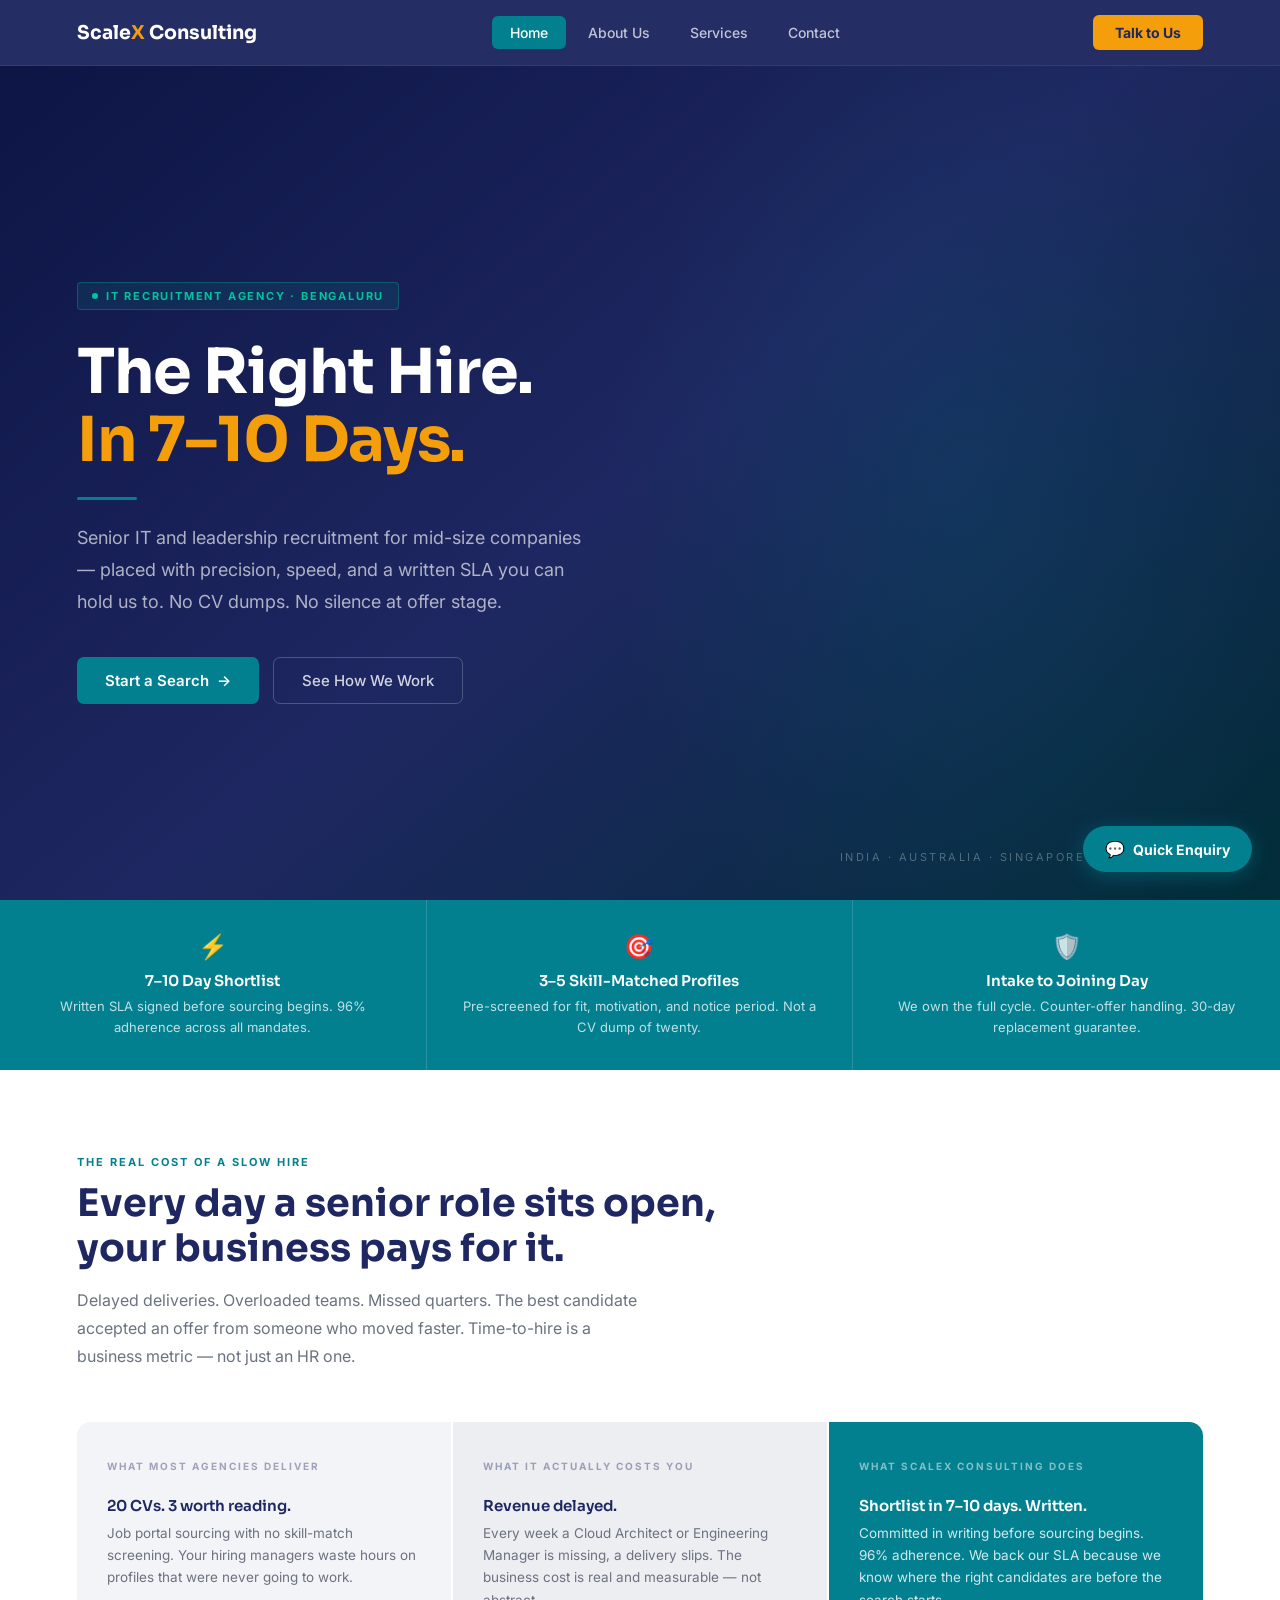
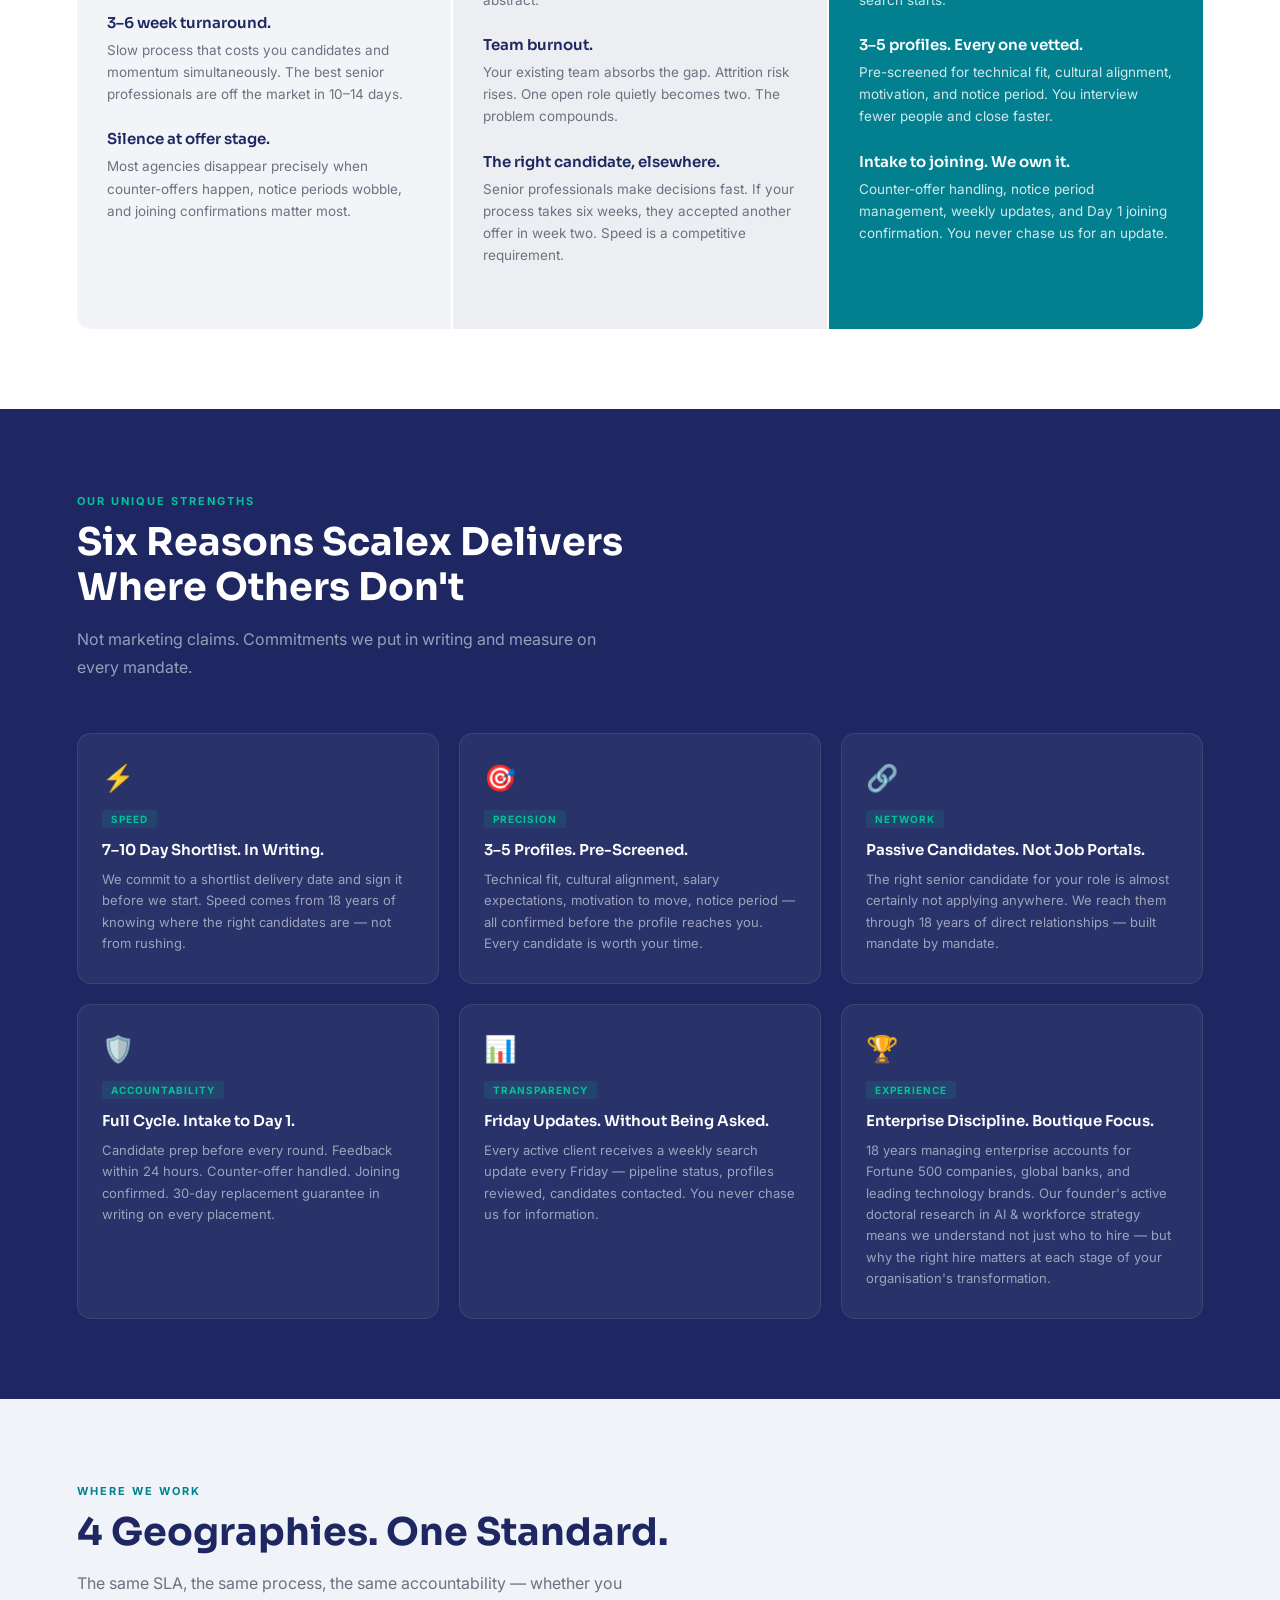
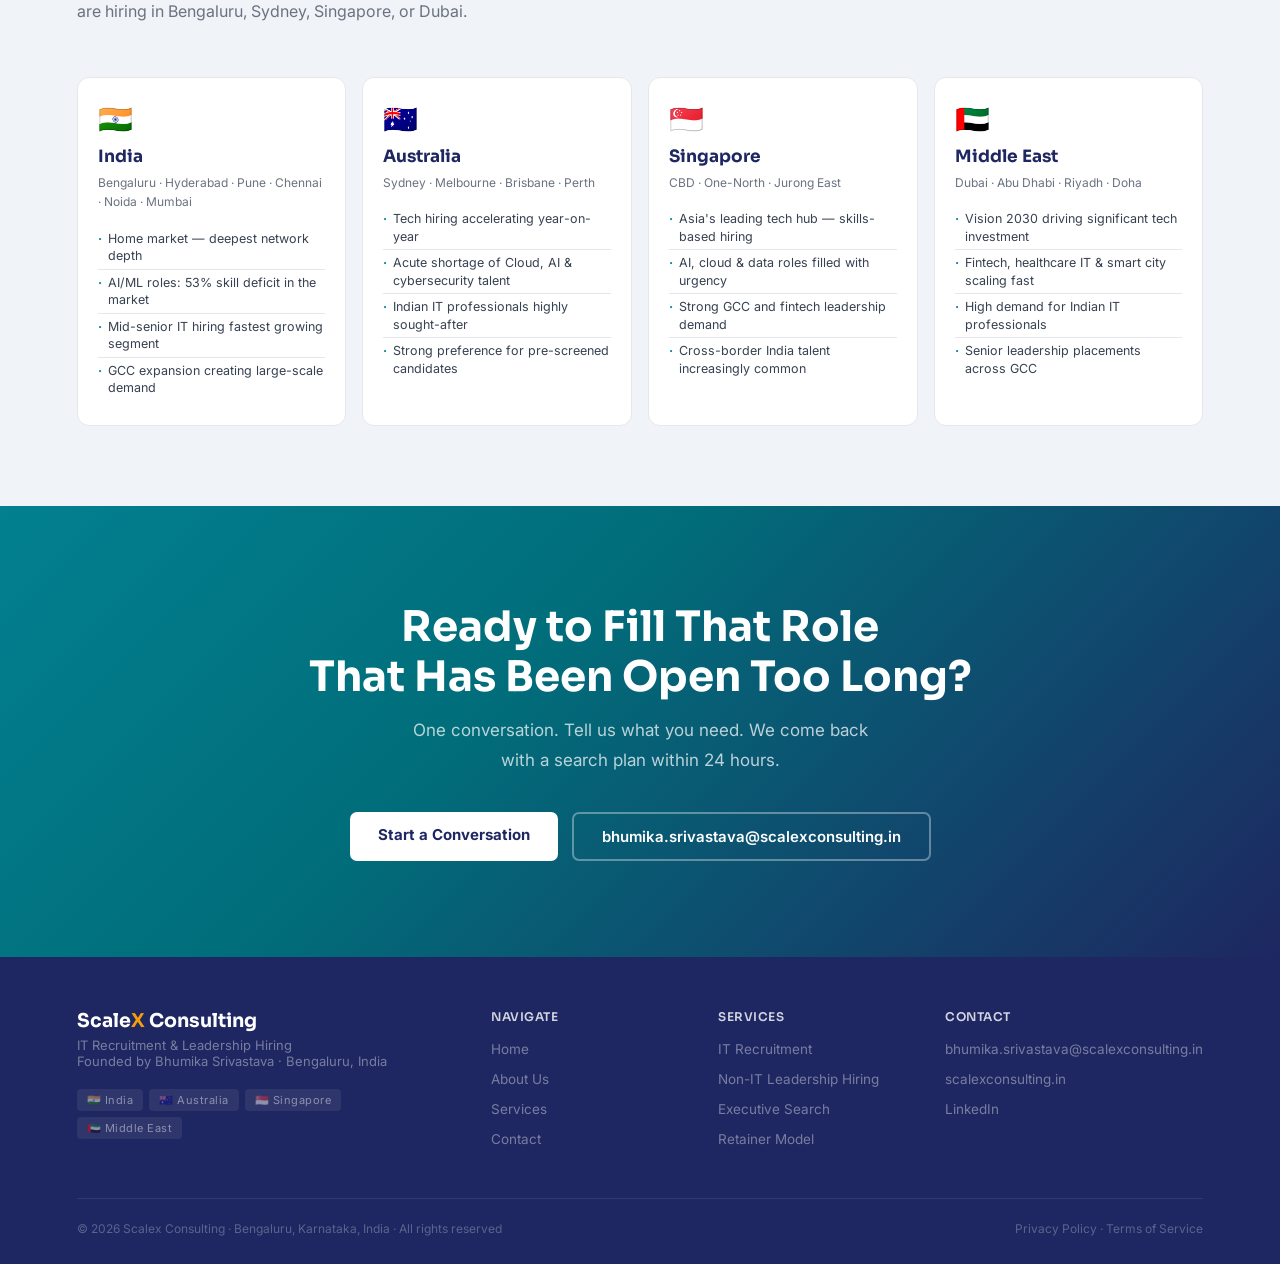
==== commit 0ab96232: "Update email to bhumika.srivastava@scalexconsulting.in across all pages Co-Authored-By: Claude Sonne" ====
--- a/website/index.html
+++ b/website/index.html
@@ -35,7 +35,7 @@
       "@id": "https://scalexconsulting.in/#organization",
       "name": "Scalex Consulting",
       "url": "https://scalexconsulting.in",
-      "email": "bhumika@scalexconsulting.in",
+      "email": "bhumika.srivastava@scalexconsulting.in",
       "description": "Senior IT and leadership recruitment for mid-size companies across India, Australia, Singapore, and the Middle East.",
       "foundingDate": "2026",
       "foundingLocation": "Bengaluru, Karnataka, India",
@@ -54,7 +54,7 @@
       "@id": "https://scalexconsulting.in/#service",
       "name": "Scalex Consulting",
       "url": "https://scalexconsulting.in",
-      "email": "bhumika@scalexconsulting.in",
+      "email": "bhumika.srivastava@scalexconsulting.in",
       "address": {
         "@type": "PostalAddress",
         "addressLocality": "Bengaluru",
@@ -482,7 +482,7 @@
         <textarea id="p-message" placeholder="Role title, level, location — the more you share, the faster we respond..."></textarea>
       </div>
       <button class="fsub" onclick="submitPopup()">Send Message &nbsp;→</button>
-      <p class="popup-or">Or email us directly at <a href="mailto:bhumika@scalexconsulting.in">bhumika@scalexconsulting.in</a></p>
+      <p class="popup-or">Or email us directly at <a href="mailto:bhumika.srivastava@scalexconsulting.in">bhumika.srivastava@scalexconsulting.in</a></p>
     </div>
 
     <div class="popup-success" id="popup-success">
@@ -671,7 +671,7 @@
     <p>One conversation. Tell us what you need. We come back with a search plan within 24 hours.</p>
     <div class="row" style="justify-content:center">
       <a class="btn-w" href="#" onclick="showPage('contact')">Start a Conversation</a>
-      <a class="btn-ow" href="mailto:bhumika@scalexconsulting.in">bhumika@scalexconsulting.in</a>
+      <a class="btn-ow" href="mailto:bhumika.srivastava@scalexconsulting.in">bhumika.srivastava@scalexconsulting.in</a>
     </div>
   </div>
 
@@ -697,7 +697,7 @@
         <li><span onclick="showPage('services')">Retainer Model</span></li>
       </ul></div>
       <div class="fc"><h4>Contact</h4><ul>
-        <li><a href="mailto:bhumika@scalexconsulting.in">bhumika@scalexconsulting.in</a></li>
+        <li><a href="mailto:bhumika.srivastava@scalexconsulting.in">bhumika.srivastava@scalexconsulting.in</a></li>
         <li><a href="https://scalexconsulting.in">scalexconsulting.in</a></li>
         <li><a href="https://linkedin.com/in/bhumikasrivastava" target="_blank">LinkedIn</a></li>
       </ul></div>
@@ -871,7 +871,7 @@
         <li><span onclick="showPage('services')">Retainer Model</span></li>
       </ul></div>
       <div class="fc"><h4>Contact</h4><ul>
-        <li><a href="mailto:bhumika@scalexconsulting.in">bhumika@scalexconsulting.in</a></li>
+        <li><a href="mailto:bhumika.srivastava@scalexconsulting.in">bhumika.srivastava@scalexconsulting.in</a></li>
         <li><a href="https://scalexconsulting.in">scalexconsulting.in</a></li>
         <li><a href="https://linkedin.com/in/bhumikasrivastava" target="_blank">LinkedIn</a></li>
       </ul></div>
@@ -1023,7 +1023,7 @@
     <p>Tell us the mandate. We come back with a search plan within 24 hours — no obligation.</p>
     <div class="row" style="justify-content:center">
       <a class="btn-w" href="#" onclick="showPage('contact')">Get in Touch</a>
-      <a class="btn-ow" href="mailto:bhumika@scalexconsulting.in">bhumika@scalexconsulting.in</a>
+      <a class="btn-ow" href="mailto:bhumika.srivastava@scalexconsulting.in">bhumika.srivastava@scalexconsulting.in</a>
     </div>
   </div>
 
@@ -1049,7 +1049,7 @@
         <li><span onclick="showPage('services')">Retainer Model</span></li>
       </ul></div>
       <div class="fc"><h4>Contact</h4><ul>
-        <li><a href="mailto:bhumika@scalexconsulting.in">bhumika@scalexconsulting.in</a></li>
+        <li><a href="mailto:bhumika.srivastava@scalexconsulting.in">bhumika.srivastava@scalexconsulting.in</a></li>
         <li><a href="https://scalexconsulting.in">scalexconsulting.in</a></li>
         <li><a href="https://linkedin.com/in/bhumikasrivastava" target="_blank">LinkedIn</a></li>
       </ul></div>
@@ -1078,7 +1078,7 @@
     <div class="contact-grid">
       <div class="ci">
         <h3>Reach Us Directly</h3>
-        <div class="citem"><div class="cico">📧</div><div class="cit"><strong>Email</strong><a href="mailto:bhumika@scalexconsulting.in">bhumika@scalexconsulting.in</a></div></div>
+        <div class="citem"><div class="cico">📧</div><div class="cit"><strong>Email</strong><a href="mailto:bhumika.srivastava@scalexconsulting.in">bhumika.srivastava@scalexconsulting.in</a></div></div>
         <div class="citem"><div class="cico">🌐</div><div class="cit"><strong>Website</strong><a href="https://scalexconsulting.in">scalexconsulting.in</a></div></div>
         <div class="citem"><div class="cico">💼</div><div class="cit"><strong>LinkedIn</strong><a href="https://linkedin.com/in/bhumikasrivastava" target="_blank">Bhumika Srivastava</a></div></div>
         <div class="citem"><div class="cico">📍</div><div class="cit"><strong>Based In</strong><span>Bengaluru, Karnataka, India</span></div></div>
@@ -1098,36 +1098,43 @@
 
       <div class="cf">
         <h3>Send Us a Message</h3>
-        <div class="fr2">
-          <div class="fg"><label>Your Name *</label><input type="text" placeholder="Full name"></div>
-          <div class="fg"><label>Company *</label><input type="text" placeholder="Company name"></div>
-        </div>
-        <div class="fr2">
-          <div class="fg"><label>Email Address *</label><input type="email" placeholder="Work email"></div>
-          <div class="fg"><label>Phone Number</label><input type="tel" placeholder="+91 / +61 / +65 / +971"></div>
-        </div>
-        <div class="fg"><label>Country *</label>
-          <select>
-            <option value="">Select country</option>
-            <option>India</option><option>Australia</option>
-            <option>Singapore</option><option>UAE / Middle East</option><option>Other</option>
-          </select>
-        </div>
-        <div class="fg"><label>What are you looking for? *</label>
-          <select>
-            <option value="">Select enquiry type</option>
-            <option>IT Recruitment — Senior / Leadership Role</option>
-            <option>Non-IT Leadership Hiring</option>
-            <option>Executive Search (CXO Level)</option>
-            <option>Retainer / Exclusive Partnership</option>
-            <option>Empanelment as Recruitment Vendor</option>
-            <option>Not sure yet — let's talk</option>
-          </select>
-        </div>
-        <div class="fg"><label>Tell us about the role(s) you need filled</label>
-          <textarea placeholder="Role title, seniority level, location, and any context about the search — the more you share, the faster we can come back with a plan..."></textarea>
-        </div>
-        <button class="fsub">Send Message &nbsp;→</button>
+        <div id="cf-form-state">
+          <div class="fr2">
+            <div class="fg"><label>Your Name *</label><input id="cf-name" type="text" placeholder="Full name"></div>
+            <div class="fg"><label>Company *</label><input id="cf-company" type="text" placeholder="Company name"></div>
+          </div>
+          <div class="fr2">
+            <div class="fg"><label>Email Address *</label><input id="cf-email" type="email" placeholder="Work email"></div>
+            <div class="fg"><label>Phone Number</label><input id="cf-phone" type="tel" placeholder="+91 / +61 / +65 / +971"></div>
+          </div>
+          <div class="fg"><label>Country *</label>
+            <select id="cf-country">
+              <option value="">Select country</option>
+              <option>India</option><option>Australia</option>
+              <option>Singapore</option><option>UAE / Middle East</option><option>Other</option>
+            </select>
+          </div>
+          <div class="fg"><label>What are you looking for? *</label>
+            <select id="cf-enquiry">
+              <option value="">Select enquiry type</option>
+              <option>IT Recruitment — Senior / Leadership Role</option>
+              <option>Non-IT Leadership Hiring</option>
+              <option>Executive Search (CXO Level)</option>
+              <option>Retainer / Exclusive Partnership</option>
+              <option>Empanelment as Recruitment Vendor</option>
+              <option>Not sure yet — let's talk</option>
+            </select>
+          </div>
+          <div class="fg"><label>Tell us about the role(s) you need filled</label>
+            <textarea id="cf-message" placeholder="Role title, seniority level, location, and any context about the search — the more you share, the faster we can come back with a plan..."></textarea>
+          </div>
+          <button class="fsub" onclick="submitContactForm()">Send Message &nbsp;→</button>
+        </div>
+        <div id="cf-success" style="display:none;text-align:center;padding:40px 20px">
+          <div style="font-size:48px;margin-bottom:16px">✅</div>
+          <h3 style="font-family:var(--d);font-size:20px;font-weight:700;color:var(--navy);margin-bottom:10px">Message Received</h3>
+          <p style="font-size:15px;color:var(--lg);line-height:1.7">Thank you — we'll come back with a search plan within 24 hours on business days.</p>
+        </div>
       </div>
     </div>
   </div>
@@ -1185,7 +1192,7 @@
         <li><span onclick="showPage('services')">Retainer Model</span></li>
       </ul></div>
       <div class="fc"><h4>Contact</h4><ul>
-        <li><a href="mailto:bhumika@scalexconsulting.in">bhumika@scalexconsulting.in</a></li>
+        <li><a href="mailto:bhumika.srivastava@scalexconsulting.in">bhumika.srivastava@scalexconsulting.in</a></li>
         <li><a href="https://scalexconsulting.in">scalexconsulting.in</a></li>
         <li><a href="https://linkedin.com/in/bhumikasrivastava" target="_blank">LinkedIn</a></li>
       </ul></div>
@@ -1236,6 +1243,18 @@
   a.addEventListener('click', e => e.preventDefault());
 });
 
+// ── Google Apps Script endpoint (paste your Web App URL here after deploying) ──
+var SCRIPT_URL = 'https://script.google.com/macros/s/AKfycbz2w1Cr5vRsxAs8dIbaqenOIDpjrOzK59LdX7RqHvrm0Vmk9VogSUcBlU6P1rZGZ5ZO/exec';
+
+// ── Shared submit helper ──
+function submitToSheets(data, onSuccess) {
+  var params = new URLSearchParams();
+  Object.keys(data).forEach(function(k) { params.append(k, data[k]); });
+  fetch(SCRIPT_URL, { method: 'POST', mode: 'no-cors', body: params })
+    .catch(function() {}); // silent fail — success shown optimistically
+  onSuccess();
+}
+
 // ── Popup ──
 function openPopup() {
   document.getElementById('popup-overlay').classList.add('open');
@@ -1249,11 +1268,41 @@
 }
 
 function submitPopup() {
-  var name = document.getElementById('p-name').value.trim();
-  var email = document.getElementById('p-email').value.trim();
+  var name    = document.getElementById('p-name').value.trim();
+  var email   = document.getElementById('p-email').value.trim();
   if (!name || !email) { alert('Please fill in your name and email.'); return; }
-  document.getElementById('popup-form-state').style.display = 'none';
-  document.getElementById('popup-success').style.display = 'block';
+  submitToSheets({
+    name:    name,
+    company: document.getElementById('p-company').value.trim(),
+    email:   email,
+    phone:   document.getElementById('p-phone').value.trim(),
+    enquiry: document.getElementById('p-enquiry').value,
+    message: document.getElementById('p-message').value.trim(),
+    source:  'popup'
+  }, function() {
+    document.getElementById('popup-form-state').style.display = 'none';
+    document.getElementById('popup-success').style.display = 'block';
+  });
+}
+
+// ── Contact page form ──
+function submitContactForm() {
+  var name  = document.getElementById('cf-name').value.trim();
+  var email = document.getElementById('cf-email').value.trim();
+  if (!name || !email) { alert('Please fill in your name and email address.'); return; }
+  submitToSheets({
+    name:    name,
+    company: document.getElementById('cf-company').value.trim(),
+    email:   email,
+    phone:   document.getElementById('cf-phone').value.trim(),
+    country: document.getElementById('cf-country').value,
+    enquiry: document.getElementById('cf-enquiry').value,
+    message: document.getElementById('cf-message').value.trim(),
+    source:  'contact-page'
+  }, function() {
+    document.getElementById('cf-form-state').style.display = 'none';
+    document.getElementById('cf-success').style.display = 'block';
+  });
 }
 
 document.getElementById('popup-overlay').addEventListener('click', function(e) {
